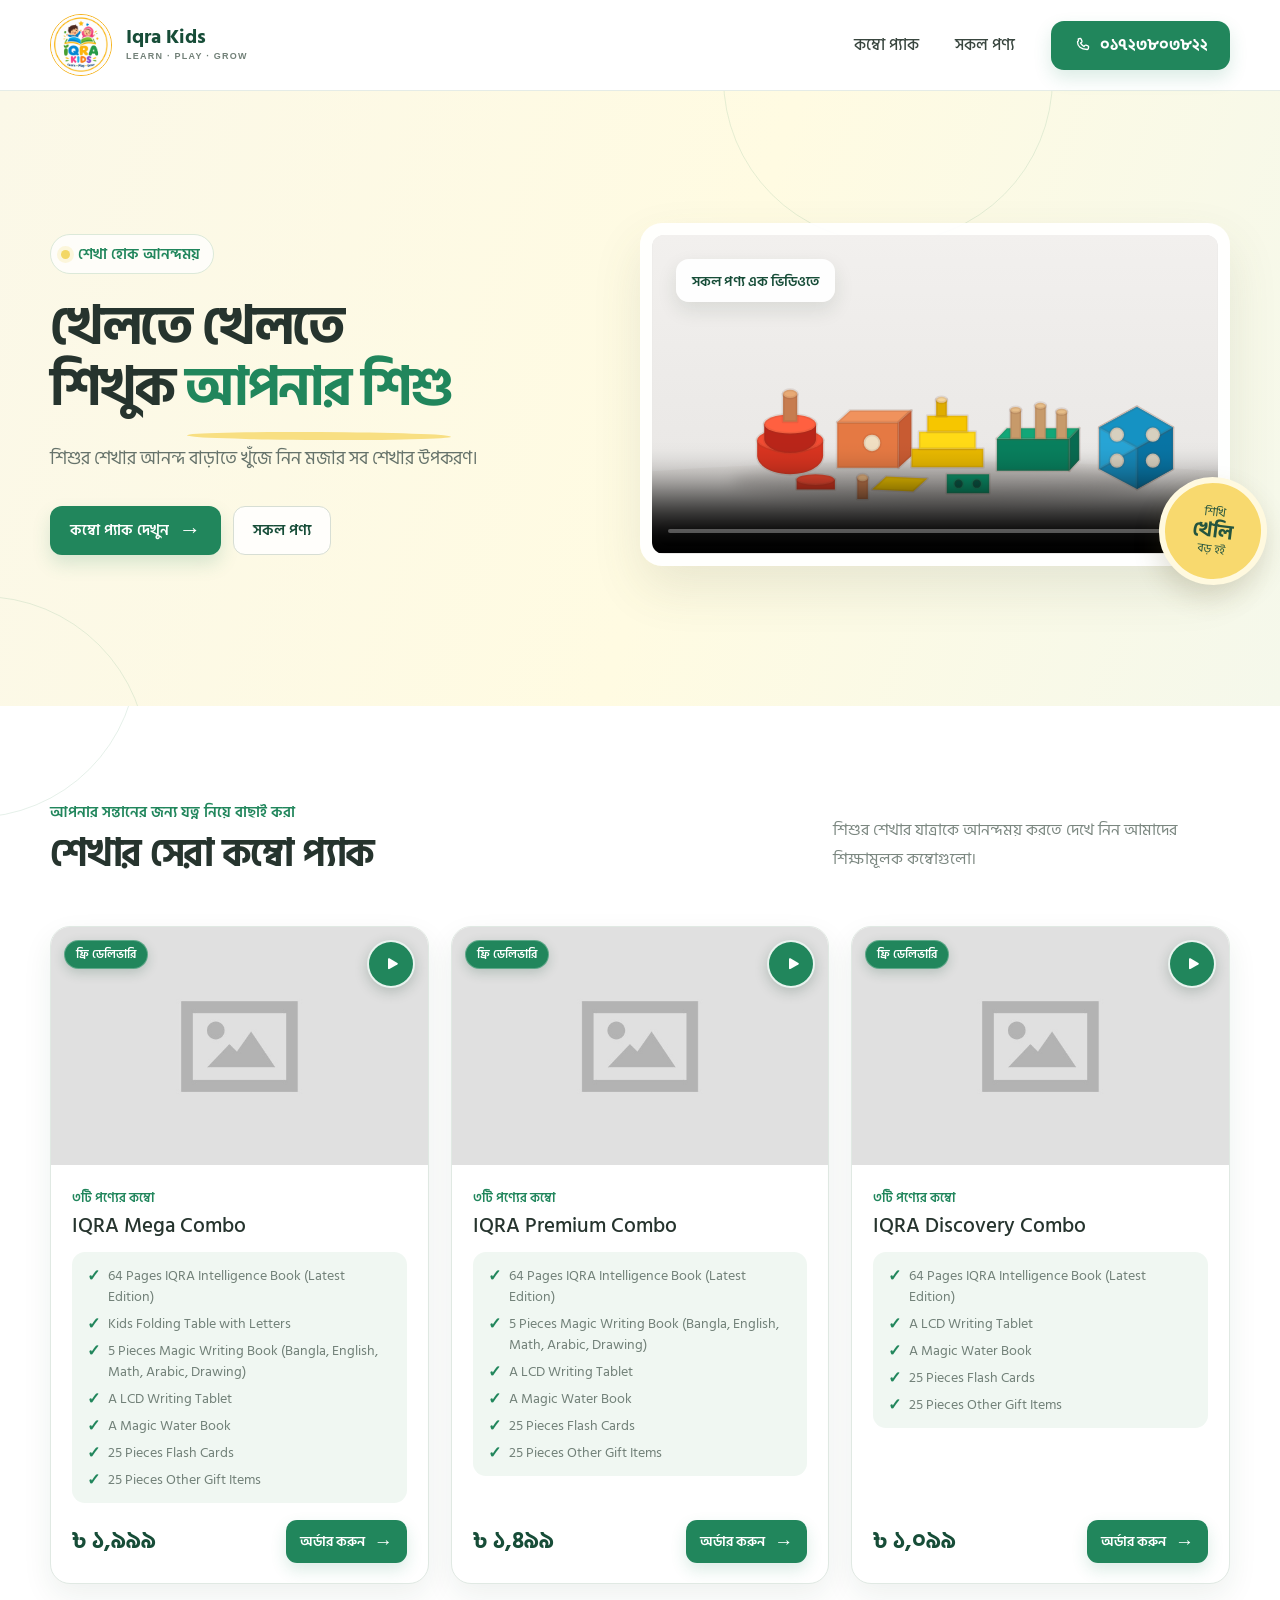
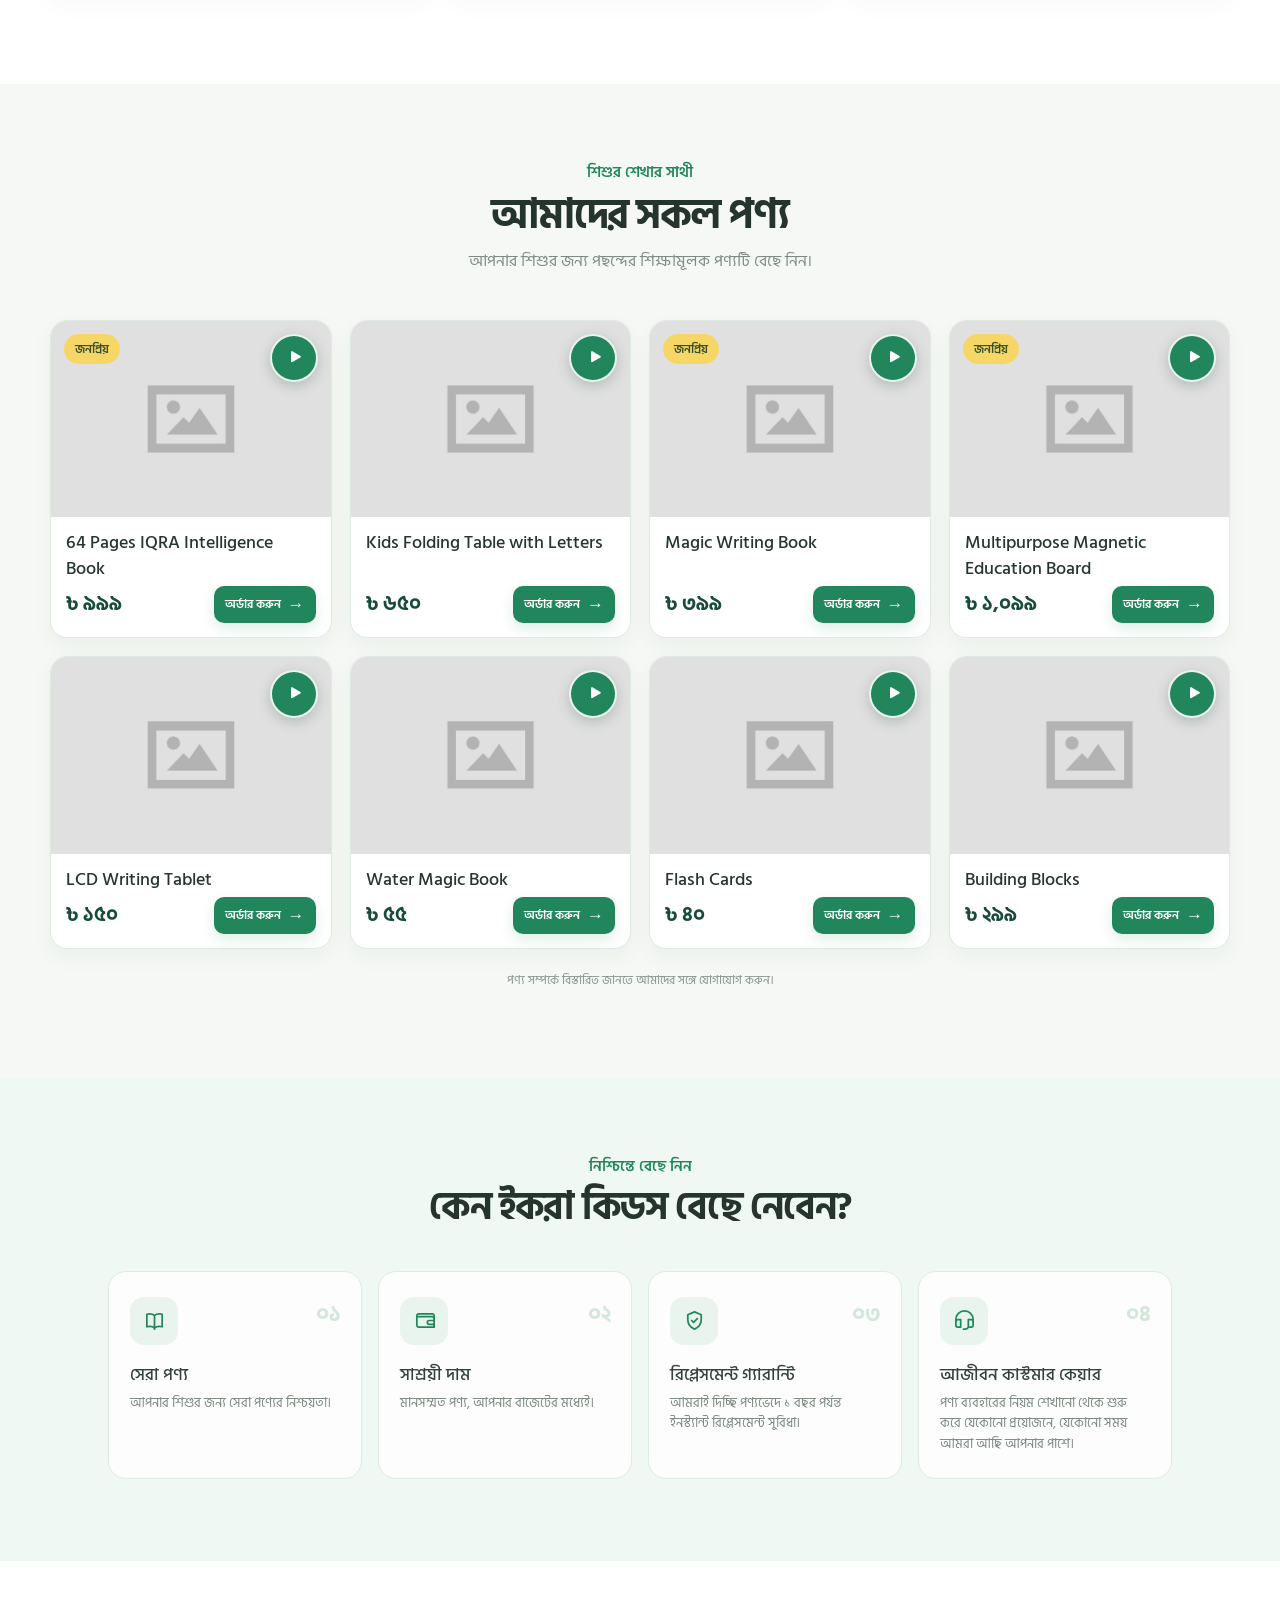
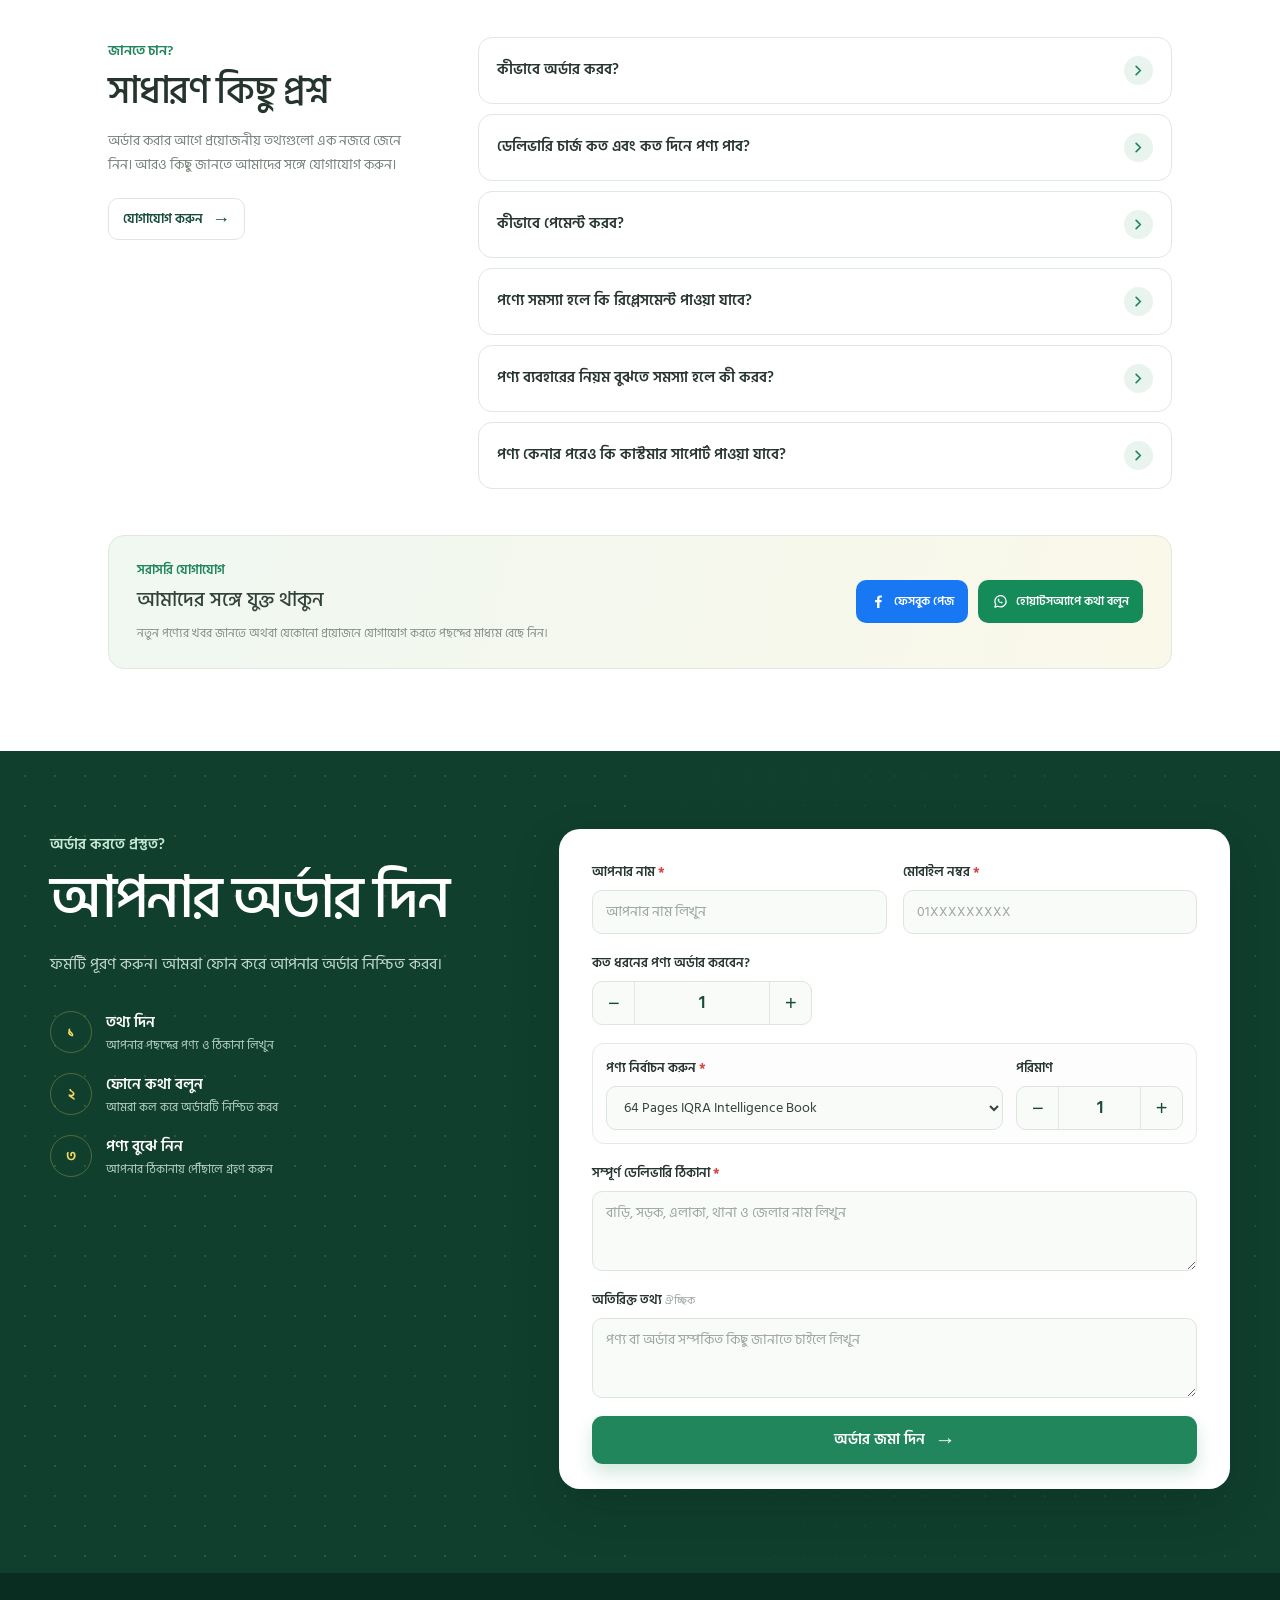
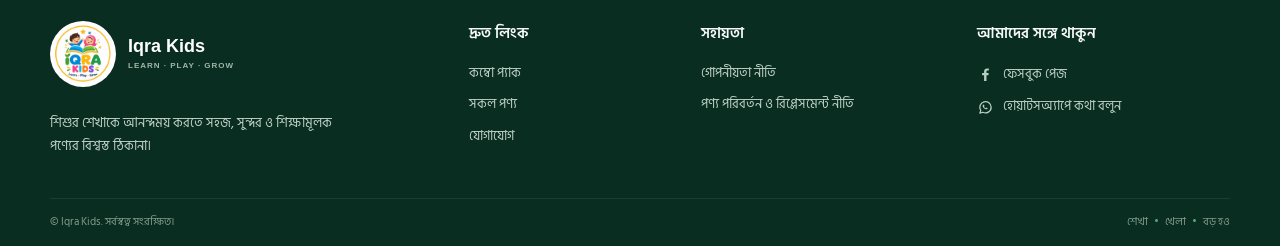
==== index.html @ 46482aa6 "commit" ====
<!doctype html>
<html lang="bn">
<head>
  <meta charset="utf-8">
  <meta name="viewport" content="width=device-width, initial-scale=1">
  <meta name="theme-color" content="#ffffff">
  <title>Iqra Kids — Learn · Play · Grow</title>
  <link rel="stylesheet" href="styles.css">
</head>
<body>
  <header class="site-header">
    <nav class="navbar" aria-label="প্রধান নেভিগেশন">
      <a class="brand" href="#home" aria-label="Iqra Kids হোম">
        <img class="brand__logo" src="assets/iqra-logo.jpeg" alt="Iqra Kids লোগো">
        <span class="brand__copy">
          <span class="brand__name">Iqra Kids</span>
          <span class="brand__tagline">LEARN · PLAY · GROW</span>
        </span>
      </a>

      <button class="menu-toggle" type="button" aria-label="মেনু খুলুন" aria-expanded="false" aria-controls="primary-menu">
        <span></span><span></span><span></span>
      </button>

      <div class="nav-panel" id="primary-menu">
        <div class="nav-links">
          <a class="nav-link" href="#combo-pack">কম্বো প্যাক</a>
          <a class="nav-link" href="#products">সকল পণ্য</a>
        </div>
        <a class="call-button" href="tel:+8801723803822" aria-label="ফোন করুন ০১৭২৩৮০৩৮২২">
          <svg aria-hidden="true" viewBox="0 0 24 24" fill="none"><path d="M7.1 3.8 9.4 3.3c.6-.1 1.2.2 1.4.8l1.1 2.7c.2.5.1 1-.3 1.4l-1.5 1.3a14.4 14.4 0 0 0 4.5 4.5l1.3-1.5c.4-.4.9-.5 1.4-.3l2.7 1.1c.6.2.9.8.8 1.4l-.5 2.3c-.1.6-.7 1-1.3 1C10.4 18 6 13.6 6 8.1c0-.6.4-1.2 1.1-1.3Z" stroke="currentColor" stroke-width="1.8" stroke-linecap="round" stroke-linejoin="round"/></svg>
          <span>০১৭২৩৮০৩৮২২</span>
        </a>
      </div>
    </nav>
  </header>

  <main>
    <section class="hero" id="home" aria-labelledby="hero-title">
      <span class="hero__orbit hero__orbit--top" aria-hidden="true"></span>
      <span class="hero__orbit hero__orbit--left" aria-hidden="true"></span>
      <div class="hero__inner">
        <div class="hero__content">
          <p class="hero__eyebrow"><span class="hero__spark" aria-hidden="true"></span>শেখা হোক আনন্দময়</p>
          <h1 class="hero__title" id="hero-title">খেলতে খেলতে<br>শিখুক <span>আপনার শিশু</span></h1>
          <p class="hero__description">শিশুর শেখার আনন্দ বাড়াতে খুঁজে নিন মজার সব শেখার উপকরণ।</p>
          <div class="hero__actions">
            <a class="hero__button hero__button--primary" href="#combo-pack">কম্বো প্যাক দেখুন <span aria-hidden="true">→</span></a>
            <a class="hero__button hero__button--secondary" href="#products">সকল পণ্য</a>
          </div>
        </div>

        <div class="hero__media">
          <div class="video-frame">
            <video class="hero-video" controls playsinline preload="none" poster="assets/video-poster.svg" aria-label="Iqra Kids-এর শিক্ষামূলক খেলনার পরিচিতি ভিডিও">
              <!-- আপনার ভিডিও তৈরি হলে assets/intro-video.mp4 ফাইলটি যোগ করে নিচের source লাইনটি চালু করুন। -->
              <!-- <source src="assets/intro-video.mp4" type="video/mp4"> -->
              আপনার ব্রাউজার ভিডিও চালাতে পারে না।
            </video>
            <span class="video-label">সকল পণ্য এক ভিডিওতে</span>
          </div>
          <div class="hero__seal" aria-label="শিশু খেলুক, বড় হোক">
            <span>শিখি</span><strong>খেলি</strong><span>বড় হই</span>
          </div>
        </div>
        <a class="hero__scroll" href="#combo-pack">
          <span>নিচে আরও দেখুন</span>
          <svg aria-hidden="true" viewBox="0 0 24 24" fill="none"><path d="M12 4v15m-6-6 6 6 6-6" stroke="currentColor" stroke-width="1.8" stroke-linecap="round" stroke-linejoin="round"/></svg>
        </a>
      </div>
    </section>

    <section class="combo-offers" id="combo-pack" aria-labelledby="combo-title">
      <span class="combo-offers__orbit" aria-hidden="true"></span>
      <div class="combo-offers__inner">
        <header class="combo-offers__heading">
          <div>
            <p class="combo-offers__eyebrow">আপনার সন্তানের জন্য যত্ন নিয়ে বাছাই করা</p>
            <h2 id="combo-title">শেখার সেরা কম্বো প্যাক</h2>
          </div>
          <p class="combo-offers__intro">শিশুর শেখার যাত্রাকে আনন্দময় করতে দেখে নিন আমাদের শিক্ষামূলক কম্বোগুলো।</p>
        </header>

        <div class="combo-grid">
          <article class="combo-card">
            <div class="combo-card__visual">
              <img class="combo-card__image" src="assets/default.jpg" alt="IQRA Mega Combo Picture" loading="lazy">
              <span class="combo-card__badge">ফ্রি ডেলিভারি</span>
              <button class="combo-card__play" type="button" data-video="assets/combo-first.mp4" aria-label="IQRA Mega Combo Video Play">
                <svg aria-hidden="true" viewBox="0 0 24 24"><path d="M8 5.8c0-.8.9-1.3 1.6-.9l9.1 5.3a1 1 0 0 1 0 1.7l-9.1 5.3c-.7.4-1.6-.1-1.6-.9V5.8Z" fill="currentColor"/></svg>
              </button>
              <video class="combo-card__video" controls playsinline preload="none" hidden aria-label="IQRA Mega Combo Video"></video>
            </div>
            <div class="combo-card__body">
              <p class="combo-card__count">৩টি পণ্যের কম্বো</p>
              <h3>IQRA Mega Combo</h3>
              <ul class="combo-card__features">
                <li>64 Pages IQRA Intelligence Book (Latest Edition)</li>
                <li>Kids Folding Table with Letters</li>
                <li>5 Pieces Magic Writing Book (Bangla, English, Math, Arabic, Drawing)</li>
                <li>A LCD Writing Tablet</li>
                <li>A Magic Water Book</li>
                <li>25 Pieces Flash Cards</li>
                <li>25 Pieces Other Gift Items</li>
              </ul>
              <div class="combo-card__footer">
                <p class="combo-card__price">৳ ১,৯৯৯</p>
                <a class="combo-card__order" href="#order">অর্ডার করুন <span aria-hidden="true">→</span></a>
              </div>
            </div>
          </article>

          <article class="combo-card">
            <div class="combo-card__visual">
              <img class="combo-card__image" src="assets/default.jpg" alt="IQRA Premium Combo Picture" loading="lazy">
              <span class="combo-card__badge">ফ্রি ডেলিভারি</span>
              <button class="combo-card__play" type="button" data-video="assets/combo-creative.mp4" aria-label="IQRA Premium Combo Video Play">
                <svg aria-hidden="true" viewBox="0 0 24 24"><path d="M8 5.8c0-.8.9-1.3 1.6-.9l9.1 5.3a1 1 0 0 1 0 1.7l-9.1 5.3c-.7.4-1.6-.1-1.6-.9V5.8Z" fill="currentColor"/></svg>
              </button>
              <video class="combo-card__video" controls playsinline preload="none" hidden aria-label="IQRA Premium Combo Video"></video>
            </div>
            <div class="combo-card__body">
              <p class="combo-card__count">৩টি পণ্যের কম্বো</p>
              <h3>IQRA Premium Combo</h3>
              <ul class="combo-card__features">
                <li>64 Pages IQRA Intelligence Book (Latest Edition)</li>
                <li>5 Pieces Magic Writing Book (Bangla, English, Math, Arabic, Drawing)</li>
                <li>A LCD Writing Tablet</li>
                <li>A Magic Water Book</li>
                <li>25 Pieces Flash Cards</li>
                <li>25 Pieces Other Gift Items</li>
              </ul>
              <div class="combo-card__footer">
                <p class="combo-card__price">৳ ১,৪৯৯</p>
                <a class="combo-card__order" href="#order">অর্ডার করুন <span aria-hidden="true">→</span></a>
              </div>
            </div>
          </article>

          <article class="combo-card">
            <div class="combo-card__visual">
              <img class="combo-card__image" src="assets/default.jpg" alt="IQRA Discovery Combo Picture" loading="lazy">
              <span class="combo-card__badge">ফ্রি ডেলিভারি</span>
              <button class="combo-card__play" type="button" data-video="assets/combo-young-learner.mp4" aria-label="IQRA Discovery Combo Video Play">
                <svg aria-hidden="true" viewBox="0 0 24 24"><path d="M8 5.8c0-.8.9-1.3 1.6-.9l9.1 5.3a1 1 0 0 1 0 1.7l-9.1 5.3c-.7.4-1.6-.1-1.6-.9V5.8Z" fill="currentColor"/></svg>
              </button>
              <video class="combo-card__video" controls playsinline preload="none" hidden aria-label="IQRA Discovery Combo Video"></video>
            </div>
            <div class="combo-card__body">
              <p class="combo-card__count">৩টি পণ্যের কম্বো</p>
              <h3>IQRA Discovery Combo</h3>
              <ul class="combo-card__features">
                <li>64 Pages IQRA Intelligence Book (Latest Edition)</li>
                <li>A LCD Writing Tablet</li>
                <li>A Magic Water Book</li>
                <li>25 Pieces Flash Cards</li>
                <li>25 Pieces Other Gift Items</li>
              </ul>
              <div class="combo-card__footer">
                <p class="combo-card__price">৳ ১,০৯৯</p>
                <a class="combo-card__order" href="#order">অর্ডার করুন <span aria-hidden="true">→</span></a>
              </div>
            </div>
          </article>
        </div>
      </div>
    </section>

    <section class="products" id="products" aria-labelledby="products-title">
      <div class="products__inner">
        <header class="products__heading">
          <p class="products__eyebrow">শিশুর শেখার সাথী</p>
          <h2 id="products-title">আমাদের সকল পণ্য</h2>
          <p class="products__intro">আপনার শিশুর জন্য পছন্দের শিক্ষামূলক পণ্যটি বেছে নিন।</p>
        </header>

        <div class="products-grid">
          <article class="product-card">
            <div class="combo-card__visual product-card__visual">
              <img class="combo-card__image" src="assets/default.jpg" alt="64 Pages IQRA Intelligence Book" loading="lazy">
              <span class="product-card__badge">জনপ্রিয়</span>
              <button class="combo-card__play" type="button" data-video="assets/product-alphabet.mp4" aria-label="64 Pages IQRA Intelligence Book ভিডিও চালান"><svg aria-hidden="true" viewBox="0 0 24 24"><path d="M8 5.8c0-.8.9-1.3 1.6-.9l9.1 5.3a1 1 0 0 1 0 1.7l-9.1 5.3c-.7.4-1.6-.1-1.6-.9V5.8Z" fill="currentColor"/></svg></button>
              <video class="combo-card__video" controls playsinline preload="none" hidden aria-label="64 Pages IQRA Intelligence Book ভিডিও"></video>
            </div>
            <div class="product-card__body"><h3>64 Pages IQRA Intelligence Book</h3><div class="product-card__footer"><strong>৳ ৯৯৯</strong><a href="#order">অর্ডার করুন <span aria-hidden="true">→</span></a></div></div>
          </article>

          <article class="product-card">
            <div class="combo-card__visual product-card__visual">
              <img class="combo-card__image" src="assets/default.jpg" alt="Kids Folding Table with Letters" loading="lazy">
              <button class="combo-card__play" type="button" data-video="assets/product-abacus.mp4" aria-label="Kids Folding Table with Letters ভিডিও চালান"><svg aria-hidden="true" viewBox="0 0 24 24"><path d="M8 5.8c0-.8.9-1.3 1.6-.9l9.1 5.3a1 1 0 0 1 0 1.7l-9.1 5.3c-.7.4-1.6-.1-1.6-.9V5.8Z" fill="currentColor"/></svg></button>
              <video class="combo-card__video" controls playsinline preload="none" hidden aria-label="Kids Folding Table with Letters ভিডিও"></video>
            </div>
            <div class="product-card__body"><h3>Kids Folding Table with Letters</h3><div class="product-card__footer"><strong>৳ ৬৫০</strong><a href="#order">অর্ডার করুন <span aria-hidden="true">→</span></a></div></div>
          </article>

          <article class="product-card">
            <div class="combo-card__visual product-card__visual">
              <img class="combo-card__image" src="assets/default.jpg" alt="Magic Writing Book" loading="lazy">
              <span class="product-card__badge">জনপ্রিয়</span>
              <button class="combo-card__play" type="button" data-video="assets/product-shape-sorter.mp4" aria-label="Magic Writing Book ভিডিও চালান"><svg aria-hidden="true" viewBox="0 0 24 24"><path d="M8 5.8c0-.8.9-1.3 1.6-.9l9.1 5.3a1 1 0 0 1 0 1.7l-9.1 5.3c-.7.4-1.6-.1-1.6-.9V5.8Z" fill="currentColor"/></svg></button>
              <video class="combo-card__video" controls playsinline preload="none" hidden aria-label="Magic Writing Book ভিডিও"></video>
            </div>
            <div class="product-card__body"><h3>Magic Writing Book</h3><div class="product-card__footer"><strong>৳ ৩৯৯</strong><a href="#order">অর্ডার করুন <span aria-hidden="true">→</span></a></div></div>
          </article>

          <article class="product-card">
            <div class="combo-card__visual product-card__visual">
              <img class="combo-card__image" src="assets/default.jpg" alt="Multipurpose Magnetic Education Board" loading="lazy">
              <span class="product-card__badge">জনপ্রিয়</span>
              <button class="combo-card__play" type="button" data-video="assets/product-word-cards.mp4" aria-label="Multipurpose Magnetic Education Board ভিডিও চালান"><svg aria-hidden="true" viewBox="0 0 24 24"><path d="M8 5.8c0-.8.9-1.3 1.6-.9l9.1 5.3a1 1 0 0 1 0 1.7l-9.1 5.3c-.7.4-1.6-.1-1.6-.9V5.8Z" fill="currentColor"/></svg></button>
              <video class="combo-card__video" controls playsinline preload="none" hidden aria-label="Multipurpose Magnetic Education Board ভিডিও"></video>
            </div>
            <div class="product-card__body"><h3>Multipurpose Magnetic Education Board</h3><div class="product-card__footer"><strong>৳ ১,০৯৯</strong><a href="#order">অর্ডার করুন <span aria-hidden="true">→</span></a></div></div>
          </article>

          <article class="product-card">
            <div class="combo-card__visual product-card__visual">
              <img class="combo-card__image" src="assets/default.jpg" alt="LCD Writing Tablet" loading="lazy">
              <button class="combo-card__play" type="button" data-video="assets/product-building-blocks.mp4" aria-label="LCD Writing Tablet ভিডিও চালান"><svg aria-hidden="true" viewBox="0 0 24 24"><path d="M8 5.8c0-.8.9-1.3 1.6-.9l9.1 5.3a1 1 0 0 1 0 1.7l-9.1 5.3c-.7.4-1.6-.1-1.6-.9V5.8Z" fill="currentColor"/></svg></button>
              <video class="combo-card__video" controls playsinline preload="none" hidden aria-label="LCD Writing Tablet ভিডিও"></video>
            </div>
            <div class="product-card__body"><h3>LCD Writing Tablet</h3><div class="product-card__footer"><strong>৳ ১৫০</strong><a href="#order">অর্ডার করুন <span aria-hidden="true">→</span></a></div></div>
          </article>

          <article class="product-card">
            <div class="combo-card__visual product-card__visual">
              <img class="combo-card__image" src="assets/default.jpg" alt="Water Magic Book" loading="lazy">
              <!-- <span class="product-card__badge">নতুন</span> -->
              <button class="combo-card__play" type="button" data-video="assets/product-geometry-puzzle.mp4" aria-label="Water Magic Book ভিডিও চালান"><svg aria-hidden="true" viewBox="0 0 24 24"><path d="M8 5.8c0-.8.9-1.3 1.6-.9l9.1 5.3a1 1 0 0 1 0 1.7l-9.1 5.3c-.7.4-1.6-.1-1.6-.9V5.8Z" fill="currentColor"/></svg></button>
              <video class="combo-card__video" controls playsinline preload="none" hidden aria-label="Water Magic Book ভিডিও"></video>
            </div>
            <div class="product-card__body"><h3>Water Magic Book</h3><div class="product-card__footer"><strong>৳ ৫৫</strong><a href="#order">অর্ডার করুন <span aria-hidden="true">→</span></a></div></div>
          </article>

          <article class="product-card">
            <div class="combo-card__visual product-card__visual">
              <img class="combo-card__image" src="assets/default.jpg" alt="Flash Cards" loading="lazy">
              <button class="combo-card__play" type="button" data-video="assets/product-color-learning.mp4" aria-label="Flash Cards ভিডিও চালান"><svg aria-hidden="true" viewBox="0 0 24 24"><path d="M8 5.8c0-.8.9-1.3 1.6-.9l9.1 5.3a1 1 0 0 1 0 1.7l-9.1 5.3c-.7.4-1.6-.1-1.6-.9V5.8Z" fill="currentColor"/></svg></button>
              <video class="combo-card__video" controls playsinline preload="none" hidden aria-label="Flash Cards ভিডিও"></video>
            </div>
            <div class="product-card__body"><h3>Flash Cards</h3><div class="product-card__footer"><strong>৳ ৪০</strong><a href="#order">অর্ডার করুন <span aria-hidden="true">→</span></a></div></div>
          </article>

          <article class="product-card">
            <div class="combo-card__visual product-card__visual">
              <img class="combo-card__image" src="assets/default.jpg" alt="Building Blocks" loading="lazy">
              <button class="combo-card__play" type="button" data-video="assets/product-number-letter-blocks.mp4" aria-label="Building Blocks ভিডিও চালান"><svg aria-hidden="true" viewBox="0 0 24 24"><path d="M8 5.8c0-.8.9-1.3 1.6-.9l9.1 5.3a1 1 0 0 1 0 1.7l-9.1 5.3c-.7.4-1.6-.1-1.6-.9V5.8Z" fill="currentColor"/></svg></button>
              <video class="combo-card__video" controls playsinline preload="none" hidden aria-label="Building Blocks ভিডিও"></video>
            </div>
            <div class="product-card__body"><h3>Building Blocks</h3><div class="product-card__footer"><strong>৳ ২৯৯</strong><a href="#order">অর্ডার করুন <span aria-hidden="true">→</span></a></div></div>
          </article>
        </div>
        <p class="products__note">পণ্য সম্পর্কে বিস্তারিত জানতে আমাদের সঙ্গে যোগাযোগ করুন।</p>
      </div>
    </section>

    <section class="why-us" id="why-us" aria-labelledby="why-us-title">
      <div class="why-us__inner">
        <header class="why-us__heading">
          <p>নিশ্চিন্তে বেছে নিন</p>
          <h2 id="why-us-title">কেন ইকরা কিডস বেছে নেবেন?</h2>
        </header>
        <div class="why-grid">
          <article class="why-card">
            <span class="why-card__icon" aria-hidden="true"><svg viewBox="0 0 24 24" fill="none"><path d="M12 7v14m0-14C10.5 5.5 7.5 4.8 4 5.5v13c3.5-.7 6.5 0 8 1.5m0-13c1.5-1.5 4.5-2.2 8-1.5v13c-3.5-.7-6.5 0-8 1.5" stroke="currentColor" stroke-width="1.8" stroke-linecap="round" stroke-linejoin="round"/></svg></span>
            <span class="why-card__number">০১</span>
            <h3>সেরা পণ্য</h3>
            <p>আপনার শিশুর জন্য সেরা পণ্যের নিশ্চয়তা।</p>
          </article>
          <article class="why-card">
            <span class="why-card__icon" aria-hidden="true"><svg viewBox="0 0 24 24" fill="none"><path d="M4 7a2 2 0 0 1 2-2h14a2 2 0 0 1 2 2v12H6a2 2 0 0 1-2-2V7Z" stroke="currentColor" stroke-width="1.8" stroke-linejoin="round"/><path d="M4 8h16a2 2 0 0 1 2 2v2h-5a2 2 0 0 0 0 4h5v3m-7-6h.01" stroke="currentColor" stroke-width="1.8" stroke-linecap="round" stroke-linejoin="round"/></svg></span>
            <span class="why-card__number">০২</span>
            <h3>সাশ্রয়ী দাম</h3>
            <p>মানসম্মত পণ্য, আপনার বাজেটের মধ্যেই।</p>
          </article>
          <article class="why-card">
            <span class="why-card__icon" aria-hidden="true"><svg viewBox="0 0 24 24" fill="none"><path d="M12 3 5 6v5c0 4.4 2.8 8.2 7 10 4.2-1.8 7-5.6 7-10V6l-7-3Z" stroke="currentColor" stroke-width="1.8" stroke-linejoin="round"/><path d="m9 12 2 2 4-4" stroke="currentColor" stroke-width="1.8" stroke-linecap="round" stroke-linejoin="round"/></svg></span>
            <span class="why-card__number">০৩</span>
            <h3>রিপ্লেসমেন্ট গ্যারান্টি</h3>
            <p>আমরাই দিচ্ছি পণ্যভেদে ১ বছর পর্যন্ত ইনস্ট্যান্ট রিপ্লেসমেন্ট সুবিধা।</p>
          </article>
          <article class="why-card">
            <span class="why-card__icon" aria-hidden="true"><svg viewBox="0 0 24 24" fill="none"><path d="M3 13v-2a9 9 0 0 1 18 0v2" stroke="currentColor" stroke-width="1.8" stroke-linecap="round"/><path d="M3 13v4a2 2 0 0 0 2 2h3v-8H5a2 2 0 0 0-2 2Zm18 0v4a2 2 0 0 1-2 2h-3v-8h3a2 2 0 0 1 2 2Zm-5 6a4 4 0 0 1-4 2h-1" stroke="currentColor" stroke-width="1.8" stroke-linecap="round" stroke-linejoin="round"/></svg></span>
            <span class="why-card__number">০৪</span>
            <h3>আজীবন কাস্টমার কেয়ার</h3>
            <p>পণ্য ব্যবহারের নিয়ম শেখানো থেকে শুরু করে যেকোনো প্রয়োজনে, যেকোনো সময় আমরা আছি আপনার পাশে।</p>
          </article>
        </div>
      </div>
    </section>

    <section class="faq" id="faq" aria-labelledby="faq-title">
      <div class="faq__inner">
        <div class="faq__layout">
          <div class="faq__intro">
            <p class="faq__eyebrow">জানতে চান?</p>
            <h2 id="faq-title">সাধারণ কিছু প্রশ্ন</h2>
            <p class="faq__description">অর্ডার করার আগে প্রয়োজনীয় তথ্যগুলো এক নজরে জেনে নিন। আরও কিছু জানতে আমাদের সঙ্গে যোগাযোগ করুন।</p>
            <a class="faq__contact" href="https://wa.me/8801723803822" target="_blank" rel="noopener noreferrer">যোগাযোগ করুন <span aria-hidden="true">→</span></a>
          </div>

          <div class="faq-list">
            <article class="faq-item">
              <h3><button class="faq-question" type="button" aria-expanded="false" aria-controls="faq-answer-1" id="faq-question-1"><span>কীভাবে অর্ডার করব?</span><span class="faq-chevron" aria-hidden="true"><svg viewBox="0 0 16 16"><path d="m5.5 3.5 4.5 4.5-4.5 4.5"/></svg></span></button></h3>
              <div class="faq-answer" id="faq-answer-1" role="region" aria-labelledby="faq-question-1" hidden><p>
১. আপনার পছন্দের পণ্যের নিচে থাকা <b>“অর্ডার করুন”</b> বাটনে ক্লিক করুন।<br>

২. অর্ডার ফর্মে আপনার নাম, মোবাইল নম্বর ও ঠিকানা দিন। পণ্যের সংখ্যা বাড়াতে <b>+</b> বাটনে ক্লিক করুন, তারপর প্রতিটি পণ্য ও তার পরিমাণ নির্বাচন করুন।<br>

৩. সব তথ্য সঠিকভাবে পূরণ করে <b>“অর্ডার জমা দিন”</b> বাটনে ক্লিক করুন।<br>

৪. আপনি চাইলে আমাদের <b>Facebook পেজ অথবা WhatsApp</b>-এর মাধ্যমেও অর্ডার করতে পারবেন।<br>

৫. অর্ডার জমা দেওয়ার কিছুক্ষণের মধ্যেই আমাদের প্রতিনিধি ফোন করে আপনার অর্ডার নিশ্চিত করবেন। তাই সঠিক মোবাইল নম্বর দিয়ে নিশ্চিন্তে অর্ডার করুন।</p></div>
            </article>
            <article class="faq-item">
              <h3><button class="faq-question" type="button" aria-expanded="false" aria-controls="faq-answer-2" id="faq-question-2"><span>ডেলিভারি চার্জ কত এবং কত দিনে পণ্য পাব?</span><span class="faq-chevron" aria-hidden="true"><svg viewBox="0 0 16 16"><path d="m5.5 3.5 4.5 4.5-4.5 4.5"/></svg></span></button></h3>
              <div class="faq-answer" id="faq-answer-2" role="region" aria-labelledby="faq-question-2" hidden><p>আমাদের বেশিরভাগ পণ্যের <b>ডেলিভারি চার্জ সম্পূর্ণ ফ্রি!</b> যেসব পণ্যের ক্ষেত্রে ডেলিভারি চার্জ প্রযোজ্য, সেগুলোর জন্য—<br>

- <b>ঢাকার ভেতরে:</b> ৭০ টাকা<br>
- <b>ঢাকার বাইরে:</b> ১৩০ টাকা<br>

তবে অর্ডারের পরিমাণ অনুযায়ী ডেলিভারি চার্জ পরিবর্তিত হতে পারে। অর্ডার কনফার্ম করার সময় আমাদের প্রতিনিধি আপনাকে প্রযোজ্য চার্জ জানিয়ে দেবেন।

সাধারণত অর্ডার কনফার্ম হওয়ার <b>২–৭ দিনের মধ্যে</b> আপনার ঠিকানায় পণ্য পৌঁছে যাবে।</p></div>
            </article>
            <article class="faq-item">
              <h3><button class="faq-question" type="button" aria-expanded="false" aria-controls="faq-answer-3" id="faq-question-3"><span>কীভাবে পেমেন্ট করব?</span><span class="faq-chevron" aria-hidden="true"><svg viewBox="0 0 16 16"><path d="m5.5 3.5 4.5 4.5-4.5 4.5"/></svg></span></button></h3>
              <div class="faq-answer" id="faq-answer-3" role="region" aria-labelledby="faq-question-3" hidden><p>আপনার সুবিধা অনুযায়ী <b>ক্যাশ অন ডেলিভারি অথবা বিকাশ/নগদে অগ্রিম পেমেন্ট</b> করতে পারবেন।

🎁 <b>অগ্রিম পেমেন্টে পাচ্ছেন ৫% ক্যাশব্যাক!</b>

অর্থাৎ, প্রতি ১,০০০ টাকার পণ্যে পাচ্ছেন ৫০ টাকা ক্যাশব্যাক। আপনার পছন্দের পণ্য অর্ডার করুন আর অগ্রিম পেমেন্টে সাশ্রয় করুন!</p></div>
            </article>
            <article class="faq-item">
              <h3><button class="faq-question" type="button" aria-expanded="false" aria-controls="faq-answer-4" id="faq-question-4"><span>পণ্যে সমস্যা হলে কি রিপ্লেসমেন্ট পাওয়া যাবে?</span><span class="faq-chevron" aria-hidden="true"><svg viewBox="0 0 16 16"><path d="m5.5 3.5 4.5 4.5-4.5 4.5"/></svg></span></button></h3>
              <div class="faq-answer" id="faq-answer-4" role="region" aria-labelledby="faq-question-4" hidden><p>গ্রাহকদের সেরা পণ্য ও সেরা সার্ভিস দেওয়াই আমাদের একান্ত লক্ষ্য। তাই পণ্যভেদে ডেলিভারির পর সর্বোচ্চ <b>১ বছর পর্যন্ত</b> বিভিন্ন সমস্যায় আমরা দিচ্ছি <b>ইনস্ট্যান্ট রিপ্লেসমেন্ট সুবিধা!</b>

রিপ্লেসমেন্টের শর্তাবলি ও বিস্তারিত জানতে আমাদের <a href="product-return-policy.html" target="_blank" rel="noopener noreferrer">পণ্য পরিবর্তন নীতি</a> পড়ুন।</p></div>
            </article>
            <article class="faq-item">
              <h3><button class="faq-question" type="button" aria-expanded="false" aria-controls="faq-answer-6" id="faq-question-6"><span>পণ্য ব্যবহারের নিয়ম বুঝতে সমস্যা হলে কী করব?</span><span class="faq-chevron" aria-hidden="true"><svg viewBox="0 0 16 16"><path d="m5.5 3.5 4.5 4.5-4.5 4.5"/></svg></span></button></h3>
              <div class="faq-answer" id="faq-answer-6" role="region" aria-labelledby="faq-question-6" hidden><p>পণ্য ব্যবহারের নিয়ম বুঝতে কোনো সমস্যা হলে আমাদের <b>Facebook পেজ অথবা WhatsApp-এ</b> যোগাযোগ করুন। আমাদের প্রতিনিধি অডিও বা ভিডিও কলের মাধ্যমে আপনাকে পণ্য ব্যবহারের নিয়ম বিস্তারিতভাবে বুঝিয়ে দেবেন। আপনার সুবিধাই আমাদের অগ্রাধিকার!</p></div>
            </article>
            <article class="faq-item">
              <h3><button class="faq-question" type="button" aria-expanded="false" aria-controls="faq-answer-5" id="faq-question-5"><span>পণ্য কেনার পরেও কি কাস্টমার সাপোর্ট পাওয়া যাবে?</span><span class="faq-chevron" aria-hidden="true"><svg viewBox="0 0 16 16"><path d="m5.5 3.5 4.5 4.5-4.5 4.5"/></svg></span></button></h3>
              <div class="faq-answer" id="faq-answer-5" role="region" aria-labelledby="faq-question-5" hidden><p>জ্বী, পণ্য কেনার পরেও যেকোনো প্রয়োজনে আমরা আছি আপনার পাশে। যেকোনো সময় সহায়তার জন্য আমাদের <b>Facebook পেজ অথবা WhatsApp-এ</b> যোগাযোগ করুন। আমাদের প্রতিনিধি আপনাকে সর্বোচ্চ সহযোগিতা করার চেষ্টা করবেন। আপনার সন্তুষ্টিই আমাদের অগ্রাধিকার!</p></div>
            </article>
          </div>
        </div>

        <aside class="faq-cta" aria-label="সরাসরি যোগাযোগ">
          <div class="faq-cta__copy">
            <p>সরাসরি যোগাযোগ</p>
            <h3>আমাদের সঙ্গে যুক্ত থাকুন</h3>
            <span>নতুন পণ্যের খবর জানতে অথবা যেকোনো প্রয়োজনে যোগাযোগ করতে পছন্দের মাধ্যম বেছে নিন।</span>
          </div>
          <div class="faq-cta__actions">
            <a class="faq-cta__facebook" href="https://www.facebook.com/IqraKidsBD" target="_blank" rel="noopener noreferrer"><svg aria-hidden="true" viewBox="0 0 24 24"><path d="M13.4 21v-8h2.7l.4-3.1h-3.1V8c0-.9.3-1.5 1.6-1.5h1.7V3.7c-.3 0-1.3-.1-2.5-.1-2.5 0-4.2 1.5-4.2 4.3v2H7.2V13H10v8h3.4Z" fill="currentColor"/></svg>ফেসবুক পেজ</a>
            <a class="faq-cta__whatsapp" href="https://wa.me/8801723803822" target="_blank" rel="noopener noreferrer"><svg aria-hidden="true" viewBox="0 0 24 24" fill="none"><path d="M20 11.7a8 8 0 0 1-11.8 7L4 20l1.3-4A8 8 0 1 1 20 11.7Z" stroke="currentColor" stroke-width="1.8" stroke-linejoin="round"/><path d="M9 8.2c.3-.4.6-.3.8 0l.8 1.3c.2.3.1.5-.2.8l-.5.5c.5 1 1.3 1.7 2.3 2.2l.5-.6c.2-.3.5-.3.8-.2l1.3.7c.4.2.4.5.2.8-.4.7-1.1 1-1.9.9-2.2-.3-4.8-2.7-5.2-4.8-.2-.7.3-1.3 1.1-1.6Z" fill="currentColor"/></svg>হোয়াটসঅ্যাপে কথা বলুন</a>
          </div>
        </aside>
      </div>
    </section>

    <section class="order" id="order" aria-labelledby="order-title">
      <div class="order__inner">
        <div class="order__copy">
          <p class="order__eyebrow">অর্ডার করতে প্রস্তুত?</p>
          <h2 id="order-title">আপনার অর্ডার দিন</h2>
          <p class="order__lead">ফর্মটি পূরণ করুন। আমরা ফোন করে আপনার অর্ডার নিশ্চিত করব।</p>
          <ol class="order-steps">
            <li><span class="order-steps__number">১</span><span><strong>তথ্য দিন</strong><small>আপনার পছন্দের পণ্য ও ঠিকানা লিখুন</small></span></li>
            <li><span class="order-steps__number">২</span><span><strong>ফোনে কথা বলুন</strong><small>আমরা কল করে অর্ডারটি নিশ্চিত করব</small></span></li>
            <li><span class="order-steps__number">৩</span><span><strong>পণ্য বুঝে নিন</strong><small>আপনার ঠিকানায় পৌঁছালে গ্রহণ করুন</small></span></li>
          </ol>
        </div>

        <form class="order-form" id="order-form" data-email-recipient="rijone.cse@gmail.com">
          <div class="order-form__grid">
            <input class="order-form__honey" type="text" name="_honey" tabindex="-1" autocomplete="off" aria-hidden="true">
            <label class="order-field">
              <span>আপনার নাম <b>*</b></span>
              <input name="name" type="text" autocomplete="name" placeholder="আপনার নাম লিখুন" required>
            </label>
            <label class="order-field">
              <span>মোবাইল নম্বর <b>*</b></span>
              <input name="phone" type="tel" autocomplete="tel" inputmode="tel" placeholder="01XXXXXXXXX" required>
            </label>
            <div class="order-field order-field--wide order-product-count-field">
              <span id="product-count-label">কত ধরনের পণ্য অর্ডার করবেন?</span>
              <div class="quantity-control order-product-count" role="group" aria-labelledby="product-count-label">
                <button class="quantity-control__button" type="button" data-product-count-step="-1" aria-label="পণ্যের সংখ্যা কমান">−</button>
                <output class="quantity-control__value" id="product-count-value" aria-live="polite">1</output>
                <input type="hidden" name="product_types" value="1">
                <button class="quantity-control__button" type="button" data-product-count-step="1" aria-label="পণ্যের সংখ্যা বাড়ান">+</button>
              </div>
            </div>
            <div class="order-product-list order-field--wide" id="order-products" aria-live="polite"></div>
            <template id="order-product-template">
              <div class="order-product-item">
                <label class="order-field order-product-item__select">
                  <span>পণ্য নির্বাচন করুন <b>*</b></span>
                  <select required>
                    <option value="" selected disabled>পণ্য বেছে নিন</option>
                    <optgroup label="কম্বো প্যাক">
                      <option value="IQRA Mega Combo">IQRA Mega Combo</option>
                      <option value="IQRA Premium Combo">IQRA Premium Combo</option>
                      <option value="IQRA Discovery Combo">IQRA Discovery Combo</option>
                    </optgroup>
                    <optgroup label="সকল পণ্য">
                      <option value="64 Pages IQRA Intelligence Book">64 Pages IQRA Intelligence Book</option>
                      <option value="Kids Folding Table with Letters">Kids Folding Table with Letters</option>
                      <option value="Magic Writing Book">Magic Writing Book</option>
                      <option value="Multipurpose Magnetic Education Board">Multipurpose Magnetic Education Board</option>
                      <option value="LCD Writing Tablet">LCD Writing Tablet</option>
                      <option value="Water Magic Book">Water Magic Book</option>
                      <option value="Flash Cards">Flash Cards</option>
                      <option value="Building Blocks">Building Blocks</option>
                    </optgroup>
                  </select>
                </label>
                <div class="order-field order-product-item__quantity">
                  <span class="order-product-item__quantity-label">পরিমাণ</span>
                  <div class="quantity-control" role="group">
                    <button class="quantity-control__button" type="button" data-item-quantity-step="-1" aria-label="পরিমাণ কমান">−</button>
                    <output class="quantity-control__value" aria-live="polite">1</output>
                    <input type="hidden" value="1">
                    <button class="quantity-control__button" type="button" data-item-quantity-step="1" aria-label="পরিমাণ বাড়ান">+</button>
                  </div>
                </div>
              </div>
            </template>
            <label class="order-field order-field--wide">
              <span>সম্পূর্ণ ডেলিভারি ঠিকানা <b>*</b></span>
              <textarea name="address" rows="3" autocomplete="street-address" placeholder="বাড়ি, সড়ক, এলাকা, থানা ও জেলার নাম লিখুন" required></textarea>
            </label>
            <label class="order-field order-field--wide">
              <span>অতিরিক্ত তথ্য <small>ঐচ্ছিক</small></span>
              <textarea name="notes" rows="2" placeholder="পণ্য বা অর্ডার সম্পর্কিত কিছু জানাতে চাইলে লিখুন"></textarea>
            </label>
            <button class="order-form__submit" type="submit">অর্ডার জমা দিন <span aria-hidden="true">→</span></button>
<!--            <p class="order-form__privacy"><svg aria-hidden="true" viewBox="0 0 24 24" fill="none"><path d="M12 3 5 6v5c0 4.5 2.9 8.5 7 10 4.1-1.5 7-5.5 7-10V6l-7-3Z" stroke="currentColor" stroke-width="1.7"/><path d="m9 12 2 2 4-4" stroke="currentColor" stroke-width="1.7" stroke-linecap="round" stroke-linejoin="round"/></svg>একাধিক পণ্য অর্ডার করতে চাইলে প্রতিটি পণ্যের জন্য একই প্রক্রিয়া অনুসরণ করুন।</p>-->
            <p class="order-form__status" id="order-status" role="status" aria-live="polite"></p>
          </div>
        </form>
      </div>
    </section>
    <dialog class="order-confirmation" id="order-confirmation" aria-labelledby="order-confirmation-title" aria-describedby="order-confirmation-message">
      <div class="order-confirmation__icon" aria-hidden="true">
        <svg viewBox="0 0 24 24" fill="none"><path d="m5 12.5 4.5 4.5L19 7.5" stroke="currentColor" stroke-width="2.2" stroke-linecap="round" stroke-linejoin="round"/></svg>
      </div>
      <p class="order-confirmation__eyebrow">Iqra Kids</p>
      <h2 id="order-confirmation-title">ধন্যবাদ!</h2>
      <p id="order-confirmation-message">আপনার অর্ডারটি সফলভাবে জমা হয়েছে। অর্ডার নিশ্চিত করতে আমাদের প্রতিনিধি শিগগিরই আপনার সঙ্গে ফোনে যোগাযোগ করবেন।</p>
      <form method="dialog"><button class="order-confirmation__button" autofocus>ঠিক আছে</button></form>
    </dialog>
  </main>
  <footer class="site-footer">
    <div class="site-footer__inner">
      <div class="footer-main">
        <div class="footer-brand">
          <a class="footer-brand__identity" href="#home" aria-label="Iqra Kids হোম">
            <img src="assets/iqra-logo.jpeg" alt="Iqra Kids লোগো" loading="lazy">
            <span><strong>Iqra Kids</strong><small>LEARN · PLAY · GROW</small></span>
          </a>
          <p>শিশুর শেখাকে আনন্দময় করতে সহজ, সুন্দর ও শিক্ষামূলক পণ্যের বিশ্বস্ত ঠিকানা।</p>
        </div>

        <nav class="footer-links" aria-label="দ্রুত লিংক">
          <h2>দ্রুত লিংক</h2>
          <a href="#combo-pack">কম্বো প্যাক</a>
          <a href="#products">সকল পণ্য</a>
          <a href="https://wa.me/8801723803822" target="_blank" rel="noopener noreferrer">যোগাযোগ</a>
        </nav>

        <nav class="footer-links" aria-label="সহায়তা">
          <h2>সহায়তা</h2>
          <a href="privacy-policy.html">গোপনীয়তা নীতি</a>
            <a href="product-return-policy.html">পণ্য পরিবর্তন ও রিপ্লেসমেন্ট নীতি</a>
        </nav>

        <div class="footer-links footer-social">
          <h2>আমাদের সঙ্গে থাকুন</h2>
          <a href="https://www.facebook.com/IqraKidsBD" target="_blank" rel="noopener noreferrer"><svg aria-hidden="true" viewBox="0 0 24 24"><path d="M13.4 21v-8h2.7l.4-3.1h-3.1V8c0-.9.3-1.5 1.6-1.5h1.7V3.7c-.3 0-1.3-.1-2.5-.1-2.5 0-4.2 1.5-4.2 4.3v2H7.2V13H10v8h3.4Z" fill="currentColor"/></svg>ফেসবুক পেজ</a>
          <a href="https://wa.me/8801723803822" target="_blank" rel="noopener noreferrer"><svg aria-hidden="true" viewBox="0 0 24 24" fill="none"><path d="M20 11.7a8 8 0 0 1-11.8 7L4 20l1.3-4A8 8 0 1 1 20 11.7Z" stroke="currentColor" stroke-width="1.8" stroke-linejoin="round"/><path d="M9 8.2c.3-.4.6-.3.8 0l.8 1.3c.2.3.1.5-.2.8l-.5.5c.5 1 1.3 1.7 2.3 2.2l.5-.6c.2-.3.5-.3.8-.2l1.3.7c.4.2.4.5.2.8-.4.7-1.1 1-1.9.9-2.2-.3-4.8-2.7-5.2-4.8-.2-.7.3-1.3 1.1-1.6Z" fill="currentColor"/></svg>হোয়াটসঅ্যাপে কথা বলুন</a>
        </div>
      </div>

      <div class="footer-bottom">
        <p>© Iqra Kids. সর্বস্বত্ব সংরক্ষিত।</p>
        <p>শেখা <span>•</span> খেলা <span>•</span> বড় হও</p>
      </div>
    </div>
  </footer>
  <script src="script.js" defer></script>
</body>
</html>
---- styles.css ----
@import url('https://fonts.googleapis.com/css2?family=Hind+Siliguri:wght@400;500;600;700&display=swap');

:root {
  color-scheme: light;
  --green: #21865c;
  --green-dark: #174d38;
  --ink: #26362f;
  --line: #e5ece7;
  --page-width: 1180px;
}

* { box-sizing: border-box; }

html { scroll-behavior: smooth; scroll-padding-top: 104px; }

body {
  margin: 0;
  color: var(--ink);
  background: #fff;
  font-family: 'Hind Siliguri', 'Noto Sans Bengali', sans-serif;
  -webkit-font-smoothing: antialiased;
}

.site-header {
  position: sticky;
  top: 0;
  z-index: 10;
  width: 100%;
  background: rgba(255, 255, 255, .97);
  border-bottom: 1px solid var(--line);
}

.navbar {
  width: min(var(--page-width), calc(100% - 48px));
  min-height: 90px;
  margin-inline: auto;
  display: flex;
  align-items: center;
  justify-content: space-between;
  gap: 32px;
}

.brand {
  display: inline-flex;
  align-items: center;
  gap: 14px;
  min-width: max-content;
  color: inherit;
  text-decoration: none;
}

.brand__logo {
  display: block;
  width: 62px;
  height: 62px;
  object-fit: cover;
  border: 1.5px solid #f5b21a;
  border-radius: 50%;
  background: #fff;
}

.brand__copy { display: grid; gap: 1px; }
.brand__name { color: var(--green-dark); font-size: 20px; font-weight: 700; line-height: 1.15; }
.brand__tagline { color: #728078; font: 600 9px/1.5 Arial, sans-serif; letter-spacing: 1.25px; }

.nav-panel, .nav-links { display: flex; align-items: center; }
.nav-panel { gap: 36px; }
.nav-links { gap: 36px; }

.nav-link {
  position: relative;
  display: inline-flex;
  align-items: center;
  min-height: 48px;
  color: #39463f;
  font-size: 16px;
  font-weight: 500;
  text-decoration: none;
  transition: color .2s ease;
}

.nav-link::after {
  position: absolute;
  right: 0;
  bottom: 6px;
  left: 0;
  height: 2px;
  content: '';
  background: var(--green);
  transform: scaleX(0);
  transform-origin: left center;
  transition: transform .24s ease 180ms;
}

.nav-link:hover, .nav-link:focus-visible { color: var(--green-dark); }
.nav-link:hover::after, .nav-link:focus-visible::after { transform: scaleX(1); }

.call-button {
  min-height: 49px;
  padding: 0 22px;
  display: inline-flex;
  align-items: center;
  justify-content: center;
  gap: 9px;
  border-radius: 13px;
  color: #fff;
  background: var(--green);
  box-shadow: 0 8px 18px rgba(33, 134, 92, .16);
  font-size: 16px;
  font-weight: 700;
  text-decoration: none;
  white-space: nowrap;
  transition: background .2s ease, box-shadow .2s ease, transform .2s ease;
}

.call-button:hover { background: #19744e; box-shadow: 0 10px 22px rgba(33, 134, 92, .24); transform: translateY(-1px); }
.call-button svg { width: 18px; height: 18px; }
.menu-toggle { display: none; }

.hero {
  position: relative;
  min-height: 615px;
  overflow: hidden;
  display: grid;
  align-items: center;
  background: linear-gradient(108deg, #fbf8e8 0%, #fffbe2 54%, #f5f8eb 100%);
  isolation: isolate;
}

.hero__inner {
  position: relative;
  z-index: 1;
  width: min(var(--page-width), calc(100% - 48px));
  margin: 0 auto;
  padding: 58px 0 66px;
  display: grid;
  grid-template-columns: minmax(0, .92fr) minmax(0, 1.08fr);
  align-items: center;
  gap: clamp(42px, 6vw, 92px);
}

.hero__content { max-width: 560px; }
.hero__eyebrow {
  width: fit-content;
  margin: 0 0 24px;
  padding: 7px 13px 6px 10px;
  display: flex;
  align-items: center;
  gap: 8px;
  border: 1px solid #dce9d9;
  border-radius: 999px;
  color: var(--green);
  background: rgba(255,255,255,.75);
  font-size: 15px;
  font-weight: 600;
}
.hero__spark { width: 9px; height: 9px; flex: 0 0 9px; border-radius: 50%; background: #f3d765; box-shadow: 0 0 0 4px rgba(243,215,101,.2); }
.hero__title { margin: 0; color: #26342e; font-size: clamp(44px, 4.2vw, 64px); font-weight: 700; letter-spacing: -.045em; line-height: 1.13; }
.hero__title span { position: relative; z-index: 0; color: var(--green); white-space: nowrap; }
.hero__title span::after { position: absolute; z-index: -1; right: 0; bottom: -8px; left: 2px; height: 8px; border-radius: 50%; background: #f8df82; content: ''; transform: rotate(.3deg); }
.hero__description { max-width: 470px; margin: 23px 0 31px; color: #66736b; font-size: 18px; line-height: 1.8; }
.hero__actions { display: flex; flex-wrap: wrap; align-items: center; gap: 12px; }
.hero__button { min-height: 49px; padding: 0 19px; display: inline-flex; align-items: center; justify-content: center; gap: 10px; border: 1px solid transparent; border-radius: 12px; font-size: 15px; font-weight: 600; text-decoration: none; transition: background .2s ease, box-shadow .2s ease, transform .2s ease; }
.hero__button:hover { transform: translateY(-2px); }
.hero__button--primary { color: #fff; background: var(--green); box-shadow: 0 9px 18px rgba(33,134,92,.17); }
.hero__button--primary:hover { background: #19744e; box-shadow: 0 12px 22px rgba(33,134,92,.23); }
.hero__button--primary span { font: 22px/1 Arial, sans-serif; }
.hero__button--secondary { border-color: #d7ded4; color: var(--green-dark); background: rgba(255,255,255,.84); }
.hero__button--secondary:hover { background: #fff; }

.hero__media { position: relative; width: 100%; max-width: 590px; justify-self: end; }
.video-frame { position: relative; padding: 12px; overflow: hidden; border-radius: 22px; background: rgba(255,255,255,.94); box-shadow: 0 22px 50px rgba(83, 92, 62, .12); }
.hero-video { display: block; width: 100%; aspect-ratio: 16 / 9; border-radius: 12px; background: #e8e7e5; object-fit: cover; }
.video-label { position: absolute; top: 36px; left: 36px; padding: 11px 16px 9px; border-radius: 13px; color: var(--green-dark); background: rgba(255,255,255,.96); box-shadow: 0 8px 20px rgba(31,52,39,.11); font-size: 14px; font-weight: 600; pointer-events: none; }
.hero__seal { position: absolute; right: -37px; bottom: -19px; width: 108px; height: 108px; border: 6px solid #fff9df; border-radius: 50%; display: flex; flex-direction: column; align-items: center; justify-content: center; color: #24543e; background: #f8d96e; box-shadow: 0 12px 26px rgba(96,84,38,.18); transform: rotate(7deg); }
.hero__seal span { font-size: 12px; line-height: 1.1; }
.hero__seal strong { font-size: 20px; line-height: 1.2; }
.hero__orbit { position: absolute; z-index: -1; width: 330px; aspect-ratio: 1; border: 1px solid rgba(112,170,132,.18); border-radius: 50%; pointer-events: none; }
.hero__orbit--top { top: -178px; right: 17.7%; }
.hero__orbit--left { bottom: -222px; left: -184px; width: 332px; }
.hero__scroll { display: none; }

.combo-offers {
  position: relative;
  padding: 94px 0 100px;
  overflow: hidden;
  background: #fff;
  isolation: isolate;
}
.combo-offers__inner { position: relative; z-index: 1; width: min(var(--page-width), calc(100% - 48px)); margin: 0 auto; }
.combo-offers__orbit { position: absolute; z-index: -1; top: -218px; left: -192px; width: 330px; aspect-ratio: 1; border: 1px solid rgba(112,170,132,.18); border-radius: 50%; }
.combo-offers__heading { margin-bottom: 48px; display: grid; grid-template-columns: 1fr .55fr; align-items: end; gap: 60px; }
.combo-offers__eyebrow { margin: 0 0 5px; color: var(--green); font-size: 15px; font-weight: 600; }
.combo-offers__heading h2 { margin: 0; color: #26342e; font-size: clamp(32px, 3vw, 42px); font-weight: 700; letter-spacing: -.035em; line-height: 1.25; }
.combo-offers__intro { max-width: 440px; margin: 0 0 4px auto; color: #7b8780; font-size: 16px; line-height: 1.8; }
.combo-grid { display: grid; grid-template-columns: repeat(3, minmax(0, 1fr)); gap: 22px; }
.combo-card { min-width: 0; height: 100%; overflow: hidden; display: flex; flex-direction: column; border: 1px solid #e0e9e3; border-radius: 20px; background: #fff; box-shadow: 0 12px 30px rgba(29, 67, 46, .075); transition: transform .24s ease, box-shadow .24s ease; }
.combo-card:hover { transform: translateY(-4px); box-shadow: 0 18px 38px rgba(29, 67, 46, .12); }
.combo-card__visual { position: relative; width: 100%; aspect-ratio: 1.58 / 1; overflow: hidden; background: #f7f7f3; }
.combo-card__badge { position: absolute; top: 13px; left: 13px; z-index: 2; padding: 6px 11px 5px; border: 1px solid rgba(255,255,255,.28); border-radius: 999px; color: #fff; background: var(--green); box-shadow: 0 4px 12px rgba(20,73,49,.2); font-size: 12px; font-weight: 600; line-height: 1.35; }
.combo-card__image, .combo-card__video { position: absolute; inset: 0; display: block; width: 100%; height: 100%; object-fit: cover; }
.combo-card__image { background: #f7f7f3; }
.combo-card__video[hidden], .combo-card__play[hidden] { display: none; }
.combo-card__play { position: absolute; top: 13px; right: 13px; width: 48px; height: 48px; padding: 0 0 0 2px; display: grid; place-items: center; border: 2px solid rgba(255,255,255,.9); border-radius: 50%; color: #fff; background: var(--green); box-shadow: 0 4px 13px rgba(25,57,39,.22); cursor: pointer; transition: background .2s ease, box-shadow .2s ease, scale .2s ease; }
.combo-card__play:hover { background: #176e4a; box-shadow: 0 6px 17px rgba(25,57,39,.3); scale: 1.06; }
.combo-card__play svg { width: 21px; height: 21px; }
.combo-card__body { flex: 1; padding: 22px 21px 20px; display: flex; flex-direction: column; }
.combo-card__count { margin: 0 0 3px; color: var(--green); font-size: 13px; font-weight: 600; }
.combo-card h3 { margin: 0 0 10px; color: #26342e; font-size: 21px; font-weight: 500; line-height: 1.4; }
.combo-card__features { min-height: 102px; margin: 0 0 17px; padding: 13px 15px; display: grid; align-content: center; gap: 6px; border-radius: 13px; color: #718078; background: #f0f7f2; list-style: none; }
.combo-card__features li { position: relative; padding-left: 21px; font-size: 14px; line-height: 1.5; }
.combo-card__features li::before { position: absolute; top: 0; left: 0; color: var(--green); content: '✓'; font: 600 16px/1.4 Arial, sans-serif; }
.combo-card__footer { margin-top: auto; display: flex; align-items: center; justify-content: space-between; gap: 10px; }
.combo-card__price { margin: 0; color: #174d38; font-size: 23px; font-weight: 700; white-space: nowrap; }
.combo-card__order { min-height: 43px; padding: 0 14px; display: inline-flex; align-items: center; justify-content: center; gap: 9px; border-radius: 11px; color: #fff; background: var(--green); box-shadow: 0 7px 16px rgba(33,134,92,.16); font-size: 14px; font-weight: 600; text-decoration: none; white-space: nowrap; transition: background .2s ease, transform .2s ease; }
.combo-card__order:hover { background: #19744e; transform: translateY(-1px); }
.combo-card__order span { font: 19px/1 Arial, sans-serif; }

.products { padding: 76px 0 88px; background: #f5f8f4; }
.products__inner { width: min(var(--page-width), calc(100% - 48px)); margin: 0 auto; }
.products__heading { margin: 0 auto 45px; text-align: center; }
.products__eyebrow { margin: 0 0 5px; color: var(--green); font-size: 15px; font-weight: 600; }
.products__heading h2 { margin: 0; color: #26342e; font-size: clamp(34px, 3.2vw, 43px); font-weight: 700; letter-spacing: -.035em; line-height: 1.25; }
.products__intro { margin: 8px 0 0; color: #818b84; font-size: 16px; line-height: 1.6; }
.products-grid { display: grid; grid-template-columns: repeat(4, minmax(0, 1fr)); gap: 18px; }
.product-card { min-width: 0; height: 100%; overflow: hidden; display: flex; flex-direction: column; border: 1px solid #e1e9e3; border-radius: 17px; background: #fff; box-shadow: 0 8px 22px rgba(29,67,46,.045); transition: transform .22s ease, box-shadow .22s ease; }
.product-card:hover { transform: translateY(-3px); box-shadow: 0 14px 30px rgba(29,67,46,.1); }
.product-card__visual { aspect-ratio: 1.42 / 1; }
.product-card__badge { position: absolute; top: 13px; left: 13px; z-index: 1; padding: 6px 11px 5px; border-radius: 999px; color: #39502e; background: #f6d765; font-size: 12px; font-weight: 600; }
.combo-card__visual.is-playing .product-card__badge { display: none; }
.product-card__body { flex: 1; padding: 13px 15px 14px; display: flex; flex-direction: column; }
.product-card__body h3 { margin: 0 0 5px; color: #27362f; font-size: 18px; font-weight: 500; line-height: 1.4; }
.product-card__body > p { margin: 0 0 12px; color: #78847c; font-size: 13px; line-height: 1.55; }
.product-card__footer { margin-top: auto; display: flex; align-items: center; justify-content: space-between; gap: 7px; }
.product-card__footer strong { color: #174d38; font-size: 20px; font-weight: 700; white-space: nowrap; }
.product-card__footer a { min-height: 37px; padding: 0 11px; display: inline-flex; align-items: center; justify-content: center; gap: 7px; border-radius: 10px; color: #fff; background: var(--green); box-shadow: 0 6px 14px rgba(33,134,92,.14); font-size: 12px; font-weight: 600; text-decoration: none; white-space: nowrap; transition: background .2s ease, transform .2s ease; }
.product-card__footer a:hover { background: #19744e; transform: translateY(-1px); }
.product-card__footer a span { font: 17px/1 Arial, sans-serif; }
.products__note { margin: 22px 0 0; color: #89928c; font-size: 12px; text-align: center; }

.why-us { padding: 76px 0 82px; background: #f0f8f3; }
.why-us__inner { width: min(1064px, calc(100% - 48px)); margin: 0 auto; }
.why-us__heading { margin-bottom: 40px; text-align: center; }
.why-us__heading > p { margin: 0 0 4px; color: var(--green); font-size: 15px; font-weight: 600; }
.why-us__heading h2 { margin: 0; color: #26342e; font-size: clamp(32px, 3vw, 42px); font-weight: 700; letter-spacing: -.035em; line-height: 1.25; }
.why-grid { display: grid; grid-template-columns: repeat(4, minmax(0, 1fr)); gap: 16px; }
.why-card { position: relative; min-height: 208px; padding: 25px 21px 20px; border: 1px solid #deebe3; border-radius: 18px; background: rgba(255,255,255,.78); transition: transform .22s ease, box-shadow .22s ease, background .22s ease; }
.why-card:hover { transform: translateY(-3px); background: #fff; box-shadow: 0 14px 28px rgba(28,78,49,.08); }
.why-card__icon { width: 48px; height: 48px; display: grid; place-items: center; border-radius: 14px; color: var(--green); background: #e8f4ed; }
.why-card__icon svg { width: 23px; height: 23px; }
.why-card__number { position: absolute; top: 24px; right: 20px; color: #d5e7dc; font-size: 22px; font-weight: 700; }
.why-card h3 { margin: 19px 0 5px; color: #33423a; font-size: 17px; font-weight: 500; line-height: 1.4; }
.why-card p { margin: 0; color: #7b8880; font-size: 13px; line-height: 1.6; }

.faq { padding: 76px 0 82px; background: #fff; }
.faq__inner { width: min(1064px, calc(100% - 48px)); margin: 0 auto; }
.faq__layout { display: grid; grid-template-columns: minmax(0, .62fr) minmax(0, 1.38fr); gap: 58px; align-items: start; }
.faq__intro { padding-top: 2px; }
.faq__eyebrow { margin: 0 0 5px; color: var(--green); font-size: 14px; font-weight: 600; }
.faq__intro h2 { margin: 0; color: #26342e; font-size: clamp(33px, 3vw, 43px); font-weight: 500; letter-spacing: -.035em; line-height: 1.25; }
.faq__description { max-width: 340px; margin: 14px 0 20px; color: #77847c; font-size: 14px; line-height: 1.75; }
.faq__contact { min-height: 42px; padding: 0 14px; display: inline-flex; align-items: center; gap: 9px; border: 1px solid #dce8df; border-radius: 10px; color: var(--green-dark); background: #fff; font-size: 13px; font-weight: 600; text-decoration: none; transition: background .2s ease, border-color .2s ease; }
.faq__contact:hover { border-color: #b9d9c5; background: #f6faf7; }
.faq__contact span { font: 18px/1 Arial, sans-serif; }
.faq-list { display: grid; gap: 10px; }
.faq-item { overflow: hidden; border: 1px solid #e0e8e2; border-radius: 14px; background: #fff; transition: border-color .2s ease, box-shadow .2s ease; }
.faq-item[data-open="true"] { border-color: #c5dfce; box-shadow: 0 10px 24px rgba(29,67,46,.055); }
.faq-item h3 { margin: 0; font-size: inherit; }
.faq-question { width: 100%; min-height: 65px; padding: 13px 18px; display: flex; align-items: center; justify-content: space-between; gap: 16px; border: 0; color: #27352e; background: transparent; font: inherit; text-align: left; cursor: pointer; }
.faq-question > span:first-child { font-size: 15px; font-weight: 600; line-height: 1.5; }
.faq-chevron { width: 29px; height: 29px; flex: 0 0 29px; display: grid; place-items: center; border-radius: 50%; color: var(--green); background: #e8f4ed; transition: color .2s ease, background .2s ease, transform .22s ease; }
.faq-chevron svg { width: 15px; height: 15px; fill: none; stroke: currentColor; stroke-width: 1.8; stroke-linecap: round; stroke-linejoin: round; }
.faq-item[data-open="true"] .faq-chevron { color: #fff; background: var(--green); transform: rotate(90deg); }
.faq-answer { padding: 0 18px 18px; color: #7a8780; font-size: 13px; line-height: 1.75; animation: faq-reveal .22s ease both; }
.faq-answer[hidden] { display: none; }
.faq-answer p { margin: 0; }
@keyframes faq-reveal { from { opacity: 0; transform: translateY(-4px); } to { opacity: 1; transform: translateY(0); } }
.faq-cta { margin-top: 46px; padding: 23px 28px; display: flex; align-items: center; justify-content: space-between; gap: 26px; border: 1px solid #e0e9df; border-radius: 16px; background: linear-gradient(105deg, #f0f8f2 0%, #faf8e9 100%); }
.faq-cta__copy > p { margin: 0 0 3px; color: var(--green); font-size: 13px; font-weight: 600; }
.faq-cta__copy h3 { margin: 0 0 3px; color: #33423a; font-size: 20px; font-weight: 500; }
.faq-cta__copy > span { color: #828d85; font-size: 12px; line-height: 1.6; }
.faq-cta__actions { display: flex; align-items: center; gap: 10px; }
.faq-cta__actions a { min-height: 43px; padding: 0 14px; display: inline-flex; align-items: center; justify-content: center; gap: 7px; border-radius: 10px; color: #fff; font-size: 12px; font-weight: 600; text-decoration: none; white-space: nowrap; transition: filter .2s ease, transform .2s ease; }
.faq-cta__actions a:hover { filter: brightness(.94); transform: translateY(-1px); }
.faq-cta__actions svg { width: 17px; height: 17px; }
.faq-cta__facebook { background: #1877f2; }
.faq-cta__whatsapp { background: #168b5a; }

.order { position: relative; overflow: hidden; padding: 78px 0 84px; color: #fff; background-color: #103f2e; background-image: radial-gradient(circle, rgba(207,180,64,.2) 1px, transparent 1.5px); background-position: calc(100% - 10px) 10px; background-size: 30px 30px; isolation: isolate; }
.order::before { position: absolute; z-index: -1; top: 0; right: 0; bottom: 0; left: 50%; background: linear-gradient(90deg, #103f2e 0%, rgba(16,63,46,.28) 100%); content: ''; }
.order__inner { width: min(var(--page-width), calc(100% - 48px)); margin: 0 auto; display: grid; grid-template-columns: minmax(0, .77fr) minmax(0, 1.23fr); align-items: start; gap: clamp(42px, 7vw, 94px); }
.order__copy { padding-top: 3px; }
.order__eyebrow { margin: 0 0 8px; color: #c8e9d6; font-size: 15px; font-weight: 600; }
.order__copy h2 { max-width: 480px; margin: 0; color: #fff; font-size: clamp(42px, 4.5vw, 62px); font-weight: 500; letter-spacing: -.04em; line-height: 1.2; }
.order__lead { max-width: 420px; margin: 16px 0 32px; color: #c4d9cf; font-size: 16px; line-height: 1.75; }
.order-steps { margin: 0; padding: 0; display: grid; gap: 17px; list-style: none; }
.order-steps li { display: flex; align-items: center; gap: 14px; }
.order-steps__number { width: 42px; height: 42px; flex: 0 0 42px; display: grid; place-items: center; border: 1px solid rgba(221,194,91,.32); border-radius: 50%; color: #f4d665; font-size: 15px; font-weight: 600; }
.order-steps li > span:last-child { display: grid; gap: 2px; }
.order-steps strong { color: #fff; font-size: 15px; font-weight: 600; }
.order-steps small { color: #b9d1c5; font-size: 12px; line-height: 1.5; }
.order-form { padding: 31px 32px 24px; border: 1px solid rgba(255,255,255,.58); border-radius: 21px; color: #27352e; background: #fff; box-shadow: 0 20px 50px rgba(0,24,13,.18); }
.order-form__grid { display: grid; grid-template-columns: repeat(2, minmax(0, 1fr)); gap: 18px 16px; }
.order-form__honey { position: absolute; width: 1px; height: 1px; overflow: hidden; clip: rect(0, 0, 0, 0); white-space: nowrap; }
.order-field { min-width: 0; display: grid; align-content: start; gap: 7px; color: #27352e; font-size: 13px; font-weight: 600; }
.order-field > span b { color: #d64a46; font-weight: 700; }
.order-field > span small { color: #9aa49d; font-size: 11px; font-weight: 400; }
.order-field input, .order-field select, .order-field textarea { width: 100%; min-height: 44px; padding: 0 13px; border: 1px solid #dce5de; border-radius: 10px; outline: none; color: #33433a; background: #f9fbf9; font: 400 14px/1.5 'Hind Siliguri', 'Noto Sans Bengali', sans-serif; transition: border-color .18s ease, box-shadow .18s ease, background .18s ease; }
.order-field input::placeholder, .order-field textarea::placeholder { color: #9ba7a0; opacity: 1; }
.order-field select { padding-right: 32px; appearance: auto; }
.order-field textarea { min-height: 80px; padding-top: 10px; resize: vertical; }
.order-field input:focus, .order-field select:focus, .order-field textarea:focus { border-color: var(--green); background: #fff; box-shadow: 0 0 0 3px rgba(33,134,92,.11); }
.order-field--wide { grid-column: 1 / -1; }
.quantity-control { min-height: 44px; display: grid; grid-template-columns: 42px 1fr 42px; overflow: hidden; border: 1px solid #dce5de; border-radius: 10px; background: #f9fbf9; }
.quantity-control__button { border: 0; color: var(--green-dark); background: transparent; font: 500 20px/1 Arial, sans-serif; cursor: pointer; transition: color .18s ease, background .18s ease; }
.quantity-control__button:hover { color: var(--green); background: #eaf4ed; }
.quantity-control__button:first-child { border-right: 1px solid #e1e8e2; }
.quantity-control__button:last-child { border-left: 1px solid #e1e8e2; }
.quantity-control__value { display: grid; place-items: center; color: #174d38; font-size: 18px; font-weight: 600; }
.order-product-count { max-width: 220px; }
.order-product-list { display: grid; gap: 12px; }
.order-product-item { min-width: 0; padding: 13px; display: grid; grid-template-columns: minmax(0, 1fr) minmax(130px, .42fr); align-items: end; gap: 13px; border: 1px solid #e4ebe5; border-radius: 12px; background: #fcfdfc; }
.order-product-item__select select { min-width: 0; }
.order-product-item__quantity { min-width: 0; }
.order-form__submit { min-height: 48px; grid-column: 1 / -1; display: flex; align-items: center; justify-content: center; gap: 10px; border: 0; border-radius: 11px; color: #fff; background: var(--green); box-shadow: 0 9px 18px rgba(33,134,92,.2); font: 600 15px 'Hind Siliguri', 'Noto Sans Bengali', sans-serif; cursor: pointer; transition: background .2s ease, transform .2s ease, box-shadow .2s ease; }
.order-form__submit:hover { background: #19744e; box-shadow: 0 12px 23px rgba(33,134,92,.26); transform: translateY(-1px); }
.order-form__submit:disabled { cursor: wait; opacity: .72; transform: none; }
.order-form__submit span { font: 21px/1 Arial, sans-serif; }
.order-form__privacy { grid-column: 1 / -1; margin: -4px 0 0; display: flex; align-items: center; justify-content: center; gap: 7px; color: #89958e; font-size: 11px; line-height: 1.5; text-align: center; }
.order-form__privacy svg { width: 15px; height: 15px; flex: 0 0 15px; }
.order-form__status { grid-column: 1 / -1; margin: -8px 0 0; color: #a33e36; font-size: 12px; line-height: 1.5; text-align: center; }
.order-form__status[data-state="success"] { color: var(--green-dark); }
.order-form__status[data-state="sending"] { color: #718078; }
.order-form__status:empty { display: none; }
.order-confirmation { width: min(440px, calc(100% - 32px)); padding: 34px 32px 30px; border: 1px solid #dce9df; border-radius: 22px; color: var(--ink); background: #fff; box-shadow: 0 24px 80px rgba(5,36,23,.24); text-align: center; }
.order-confirmation::backdrop { background: rgba(7,35,24,.62); backdrop-filter: blur(4px); }
.order-confirmation__icon { width: 58px; height: 58px; margin: 0 auto 14px; display: grid; place-items: center; border-radius: 18px; color: #fff; background: var(--green); box-shadow: 0 9px 20px rgba(33,134,92,.2); }
.order-confirmation__icon svg { width: 30px; height: 30px; }
.order-confirmation__eyebrow { margin: 0 0 2px; color: var(--green); font-size: 13px; font-weight: 600; }
.order-confirmation h2 { margin: 0 0 8px; color: #233a2d; font-size: 30px; font-weight: 700; }
.order-confirmation > p:last-of-type { margin: 0; color: #6f7c73; font-size: 15px; line-height: 1.75; }
.order-confirmation form { margin-top: 23px; }
.order-confirmation__button { width: 100%; min-height: 46px; border: 0; border-radius: 10px; color: #fff; background: var(--green); font: 600 14px 'Hind Siliguri', 'Noto Sans Bengali', sans-serif; cursor: pointer; transition: background .2s ease; }
.order-confirmation__button:hover { background: #19744e; }

.site-footer { color: #c2d4ca; background: #092d21; }
.site-footer__inner { width: min(var(--page-width), calc(100% - 48px)); margin: 0 auto; }
.footer-main { min-height: 202px; padding: 48px 0 39px; display: grid; grid-template-columns: minmax(0, 1.65fr) minmax(110px, .8fr) minmax(175px, 1fr) minmax(190px, 1.15fr); gap: clamp(26px, 4.4vw, 70px); }
.footer-brand__identity { width: fit-content; display: flex; align-items: center; gap: 12px; color: #fff; text-decoration: none; }
.footer-brand__identity img { width: 66px; height: 66px; border: 2px solid rgba(255,255,255,.9); border-radius: 50%; object-fit: cover; background: #fff; }
.footer-brand__identity span { display: grid; gap: 2px; }
.footer-brand__identity strong { color: #fff; font: 700 18px/1.2 Arial, sans-serif; }
.footer-brand__identity small { color: #9fb7a9; font: 600 8px/1.5 Arial, sans-serif; letter-spacing: 1px; white-space: nowrap; }
.footer-brand > p { max-width: 310px; margin: 25px 0 0; color: #c0d1c7; font-size: 13px; line-height: 1.8; }
.footer-links { display: flex; flex-direction: column; align-items: flex-start; gap: 12px; }
.footer-links h2 { margin: 2px 0 8px; color: #f7fbf8; font-size: 15px; font-weight: 600; line-height: 1.4; }
.footer-links > a { color: #bed0c6; font-size: 13px; line-height: 1.5; text-decoration: none; transition: color .18s ease, transform .18s ease; }
.footer-links > a:hover { color: #fff; transform: translateX(2px); }
.footer-social { gap: 13px; }
.footer-social > a { display: inline-flex; align-items: center; gap: 9px; }
.footer-social svg { width: 17px; height: 17px; flex: 0 0 17px; color: #b7cfc0; }
.footer-bottom { min-height: 48px; display: flex; align-items: center; justify-content: space-between; gap: 18px; border-top: 1px solid rgba(190,215,199,.1); }
.footer-bottom p { margin: 0; color: #819b8b; font-size: 11px; line-height: 1.5; }
.footer-bottom p:last-child span { padding: 0 4px; color: #5fa77e; }

a:focus-visible, button:focus-visible { outline: 3px solid #f2c856; outline-offset: 4px; }

@media (max-width: 680px) {
  html { scroll-padding-top: 88px; }
  .navbar { width: min(100% - 32px, var(--page-width)); min-height: 76px; gap: 12px; }
  .brand { gap: 10px; }
  .brand__logo { width: 52px; height: 52px; }
  .brand__name { font-size: 18px; }
  .brand__tagline { font-size: 8px; letter-spacing: 1px; }
  .menu-toggle {
    width: 44px;
    height: 44px;
    padding: 11px;
    display: grid;
    align-content: center;
    gap: 5px;
    border: 1px solid var(--line);
    border-radius: 12px;
    color: var(--green-dark);
    background: #fff;
    cursor: pointer;
  }
  .menu-toggle span { display: block; height: 2px; border-radius: 2px; background: currentColor; transition: transform .2s ease, opacity .2s ease; }
  .menu-toggle[aria-expanded="true"] span:first-child { transform: translateY(7px) rotate(45deg); }
  .menu-toggle[aria-expanded="true"] span:nth-child(2) { opacity: 0; }
  .menu-toggle[aria-expanded="true"] span:last-child { transform: translateY(-7px) rotate(-45deg); }
  .nav-panel {
    position: absolute;
    top: calc(100% + 1px);
    right: 0;
    left: 0;
    padding: 12px 20px 20px;
    display: none;
    align-items: stretch;
    gap: 8px;
    border-bottom: 1px solid var(--line);
    background: #fff;
    box-shadow: 0 16px 24px rgba(26, 60, 43, .08);
  }
  .nav-panel.is-open { display: flex; flex-direction: column; }
  .nav-links { align-items: stretch; flex-direction: column; gap: 0; }
  .nav-link { min-height: 46px; }
  .nav-link::after { right: auto; width: 46px; bottom: 4px; }
  .call-button { align-self: flex-start; margin-top: 7px; }
  .hero { min-height: 0; }
  .hero__inner { width: min(100% - 36px, 540px); padding: 58px 0 76px; grid-template-columns: 1fr; gap: 46px; }
  .hero__content { max-width: none; }
  .hero__eyebrow { margin-bottom: 18px; font-size: 14px; }
  .hero__title { font-size: clamp(39px, 10vw, 56px); }
  .hero__description { max-width: 500px; margin: 19px 0 25px; font-size: 16px; }
  .hero__media { width: calc(100% - 12px); justify-self: center; }
  .video-frame { padding: 8px; border-radius: 18px; }
  .hero-video { border-radius: 11px; }
  .video-label { top: 23px; left: 23px; padding: 8px 11px 7px; border-radius: 10px; font-size: 12px; }
  .hero__seal { right: -11px; bottom: -23px; width: 86px; height: 86px; border-width: 5px; }
  .hero__seal span { font-size: 10px; }
  .hero__seal strong { font-size: 17px; }
  .hero__orbit--top { right: -190px; }
  .hero__orbit--left { left: -225px; }
  .hero__scroll { position: absolute; bottom: 17px; left: 50%; display: inline-flex; align-items: center; gap: 7px; color: #63766a; font-size: 12px; font-weight: 500; text-decoration: none; transform: translateX(-50%); white-space: nowrap; }
  .hero__scroll svg { width: 17px; height: 17px; color: var(--green); animation: scroll-nudge 1.8s ease-in-out infinite; }
  @keyframes scroll-nudge { 0%, 100% { transform: translateY(0); } 50% { transform: translateY(4px); } }
  .combo-offers { padding: 62px 0 68px; }
  .combo-offers__inner { width: min(100% - 36px, 540px); }
  .combo-offers__heading { margin-bottom: 27px; grid-template-columns: 1fr; gap: 9px; }
  .combo-offers__heading h2 { font-size: clamp(29px, 7.4vw, 36px); }
  .combo-offers__intro { max-width: 480px; margin: 0; font-size: 15px; line-height: 1.65; }
  .combo-grid { grid-template-columns: minmax(0, 1fr); gap: 18px; }
  .combo-card { border-radius: 17px; }
  .combo-card__visual { aspect-ratio: 2 / 1; }
  .combo-card__body { padding: 13px 15px 13px; }
  .combo-card__count { margin-bottom: 1px; font-size: 12px; }
  .combo-card h3 { margin-bottom: 7px; font-size: 19px; }
  .combo-card__features { min-height: auto; margin-bottom: 10px; padding: 8px 11px; gap: 3px; }
  .combo-card__features li { font-size: 13px; line-height: 1.35; }
  .combo-card__price { font-size: 20px; }
  .combo-card__order { min-height: 38px; padding-inline: 11px; font-size: 13px; }
  .combo-offers__orbit { left: -238px; }
  .products { padding: 56px 0 64px; }
  .products__inner { width: min(100% - 36px, 540px); }
  .products__heading { margin-bottom: 28px; }
  .products__heading h2 { font-size: clamp(29px, 7.4vw, 36px); }
  .products__intro { margin-top: 6px; font-size: 15px; }
  .products-grid { grid-template-columns: repeat(2, minmax(0, 1fr)); gap: 12px; }
  .product-card { border-radius: 14px; }
  .product-card__visual { aspect-ratio: 1.2 / 1; }
  .combo-card__play { top: 9px; right: 9px; width: 38px; height: 38px; padding-left: 2px; border-width: 2px; border-color: rgba(255,255,255,.9); color: #fff; background: var(--green); box-shadow: 0 3px 10px rgba(25,57,39,.2); }
  .combo-card__play:hover { background: #176e4a; }
  .combo-card__play svg { width: 17px; height: 17px; }
  .product-card__badge { top: 8px; left: 8px; padding: 5px 8px 4px; font-size: 10px; }
  .product-card__body { padding: 10px 10px 11px; }
  .product-card__body h3 { margin-bottom: 4px; font-size: 15px; }
  .product-card__body > p { margin-bottom: 9px; font-size: 11px; line-height: 1.45; }
  .product-card__footer { gap: 4px; }
  .product-card__footer strong { font-size: 16px; }
  .product-card__footer a { min-height: 33px; padding: 0 7px; gap: 4px; font-size: 10px; }
  .product-card__footer a span { font-size: 14px; }
  .products__note { margin-top: 17px; font-size: 11px; line-height: 1.5; }
  .why-us { padding: 58px 0 62px; }
  .why-us__inner { width: min(100% - 36px, 540px); }
  .why-us__heading { margin-bottom: 27px; }
  .why-us__heading h2 { font-size: clamp(28px, 7.3vw, 35px); }
  .why-grid { grid-template-columns: repeat(2, minmax(0, 1fr)); gap: 11px; }
  .why-card { min-height: 184px; padding: 16px 14px 15px; border-radius: 15px; }
  .why-card__icon { width: 42px; height: 42px; border-radius: 12px; }
  .why-card__icon svg { width: 20px; height: 20px; }
  .why-card__number { top: 16px; right: 13px; font-size: 18px; }
  .why-card h3 { margin-top: 14px; font-size: 15px; }
  .why-card p { font-size: 12px; }
  .faq { padding: 58px 0 64px; }
  .faq__inner { width: min(100% - 36px, 540px); }
  .faq__layout { grid-template-columns: 1fr; gap: 27px; }
  .faq__intro h2 { font-size: clamp(31px, 8vw, 39px); }
  .faq__description { max-width: 480px; margin: 10px 0 15px; font-size: 14px; }
  .faq-list { gap: 9px; }
  .faq-question { min-height: 59px; padding: 11px 13px; gap: 10px; }
  .faq-question > span:first-child { font-size: 14px; }
  .faq-answer { padding: 0 13px 14px; font-size: 12px; }
  .faq-cta { margin-top: 28px; padding: 19px; flex-direction: column; align-items: stretch; gap: 17px; }
  .faq-cta__copy h3 { font-size: 19px; }
  .faq-cta__actions { flex-wrap: wrap; }
  .order { padding: 60px 0 66px; }
  .order__inner { width: min(100% - 36px, 540px); grid-template-columns: 1fr; gap: 32px; }
  .order__copy h2 { font-size: clamp(39px, 10vw, 52px); }
  .order__lead { margin: 12px 0 22px; font-size: 15px; }
  .order-steps { gap: 12px; }
  .order-steps__number { width: 38px; height: 38px; flex-basis: 38px; }
  .order-form { padding: 23px 20px 19px; border-radius: 18px; }
  .order-form__grid { gap: 15px 12px; }
  .order-field { font-size: 12px; }
  .order-field input, .order-field select, .order-field textarea { min-height: 43px; padding-inline: 10px; font-size: 13px; }
  .order-field textarea { padding-top: 9px; }
  .quantity-control { min-height: 43px; grid-template-columns: 36px 1fr 36px; }
  .order-product-count { max-width: none; }
  .order-product-item { padding: 10px; grid-template-columns: minmax(0, 1fr) minmax(106px, .42fr); gap: 9px; }
  .order-form__submit { min-height: 46px; font-size: 14px; }
}

@media (max-width: 390px) {
  .navbar { width: calc(100% - 24px); gap: 8px; }
  .brand { gap: 8px; }
  .brand__logo { width: 46px; height: 46px; }
  .brand__name { font-size: 16px; }
  .brand__tagline { font-size: 7px; letter-spacing: .8px; }
  .menu-toggle { width: 42px; height: 42px; flex: 0 0 42px; }
  .hero__inner { width: calc(100% - 32px); }
  .hero__title { font-size: clamp(34px, 9.5vw, 39px); letter-spacing: -.035em; }
  .hero__title span { white-space: normal; }
  .hero__actions { gap: 9px; }
  .hero__button { min-height: 46px; padding-inline: 14px; font-size: 14px; }
  .hero__media { width: calc(100% - 8px); }
  .video-frame { padding: 6px; border-radius: 15px; }
  .video-label { top: 18px; left: 18px; padding: 7px 9px 6px; font-size: 11px; }
  .hero__seal { right: -7px; width: 76px; height: 76px; }
  .products__inner { width: calc(100% - 32px); }
  .products-grid { gap: 9px; }
  .product-card__body { padding: 9px 8px 10px; }
  .product-card__body h3 { font-size: 14px; }
  .product-card__body > p { font-size: 10px; }
  .product-card__footer strong { font-size: 14px; }
  .product-card__footer a { padding-inline: 6px; font-size: 9px; }
  .why-us__inner { width: calc(100% - 32px); }
  .why-grid { grid-template-columns: 1fr; gap: 10px; }
  .why-card { min-height: 0; padding: 14px; display: grid; grid-template-columns: 42px 1fr; column-gap: 13px; align-items: center; }
  .why-card__icon { grid-row: 1 / span 2; }
  .why-card__number { top: 12px; right: 13px; }
  .why-card h3 { margin: 0 32px 3px 0; align-self: end; }
  .why-card p { grid-column: 2; align-self: start; }
  .faq__inner { width: calc(100% - 32px); }
  .faq-cta { padding: 16px; }
  .faq-cta__actions { display: grid; grid-template-columns: 1fr; }
  .faq-cta__actions a { width: 100%; }
  .combo-offers { padding: 52px 0 58px; }
  .combo-offers__inner { width: calc(100% - 32px); }
  .combo-card__body { padding: 15px 14px 14px; }
  .combo-card h3 { font-size: 19px; }
  .combo-card__price { font-size: 20px; }
  .combo-card__order { min-height: 39px; padding-inline: 10px; gap: 6px; font-size: 12px; }
  .order__inner { width: calc(100% - 32px); }
  .order-form { padding: 19px 14px 16px; }
  .order-form__grid { grid-template-columns: 1fr; gap: 13px; }
  .order-field--wide, .order-form__submit, .order-form__privacy, .order-form__status { grid-column: 1; }
  .order-product-item { grid-template-columns: 1fr; gap: 11px; }
  .order-confirmation { padding: 29px 22px 23px; border-radius: 18px; }
  .order-confirmation h2 { font-size: 27px; }
  .order-confirmation > p:last-of-type { font-size: 14px; }
}

@media (max-width: 900px) {
  .footer-main { grid-template-columns: repeat(2, minmax(0, 1fr)); gap: 32px 40px; }
  .footer-brand { grid-column: 1 / -1; }
  .footer-brand > p { max-width: 420px; margin-top: 17px; }
  .footer-social { grid-column: 1 / -1; }
}

@media (max-width: 520px) {
  .site-footer__inner { width: calc(100% - 36px); }
  .footer-main { padding: 38px 0 31px; grid-template-columns: 1fr 1fr; gap: 28px 18px; }
  .footer-brand { grid-column: 1 / -1; }
  .footer-brand__identity img { width: 58px; height: 58px; }
  .footer-brand > p { margin-top: 14px; font-size: 12px; }
  .footer-links { gap: 10px; }
  .footer-links h2 { margin-bottom: 4px; font-size: 14px; }
  .footer-links > a { font-size: 12px; }
  .footer-social { grid-column: 1 / -1; }
  .footer-bottom { padding: 12px 0; flex-direction: column; align-items: flex-start; gap: 4px; }
}

@media (min-width: 681px) and (max-width: 980px) {
  .hero { min-height: 540px; }
  .hero__inner { gap: 36px; }
  .hero__title { font-size: clamp(42px, 5.3vw, 56px); }
  .hero__description { font-size: 16px; }
  .hero__seal { right: -17px; width: 94px; height: 94px; }
}

@media (min-width: 681px) and (max-width: 1080px) {
  .products { padding: 68px 0 76px; }
  .products-grid { grid-template-columns: repeat(3, minmax(0, 1fr)); gap: 16px; }
}

@media (min-width: 681px) and (max-width: 980px) {
  .why-grid { grid-template-columns: repeat(2, minmax(0, 1fr)); }
}

@media (min-width: 681px) and (max-width: 900px) {
  .faq__layout { grid-template-columns: minmax(0, .72fr) minmax(0, 1.28fr); gap: 30px; }
  .faq__intro h2 { font-size: 34px; }
  .faq-cta { padding: 20px; }
  .faq-cta__actions { flex-direction: column; align-items: stretch; }
}

@media (min-width: 681px) and (max-width: 980px) {
  .combo-offers { padding: 78px 0 84px; }
  .combo-offers__heading { gap: 32px; }
  .combo-grid { grid-template-columns: repeat(2, minmax(0, 1fr)); gap: 18px; }
  .combo-card:last-child { width: min(100%, 430px); grid-column: 1 / -1; justify-self: center; }
}

@media (prefers-reduced-motion: reduce) {
  *, *::before, *::after { scroll-behavior: auto !important; transition-duration: .01ms !important; animation-duration: .01ms !important; animation-iteration-count: 1 !important; }
}

.policy-hero { position: relative; overflow: hidden; background: linear-gradient(110deg, #fbf8e8 0%, #fffbe5 55%, #f3f7eb 100%); }
.policy-hero__inner { position: relative; width: min(var(--page-width), calc(100% - 48px)); min-height: 290px; margin: 0 auto; padding: 54px 0; display: grid; grid-template-columns: minmax(0, 1.25fr) minmax(280px, .75fr); align-items: center; gap: 70px; }
.policy-hero__copy { max-width: 720px; }
.policy-hero__eyebrow { margin: 0 0 8px; color: var(--green); font-size: 15px; font-weight: 600; }
.policy-hero__copy h1 { margin: 0; color: #26342e; font-size: clamp(36px, 4vw, 52px); font-weight: 700; letter-spacing: -.04em; line-height: 1.2; }
.policy-hero__copy > p:last-child { margin: 13px 0 0; color: #68766d; font-size: 17px; line-height: 1.7; }
.policy-hero__note { position: relative; z-index: 1; padding: 22px 24px; display: flex; align-items: center; gap: 16px; border: 1px solid #dce9dd; border-radius: 18px; background: rgba(255,255,255,.8); box-shadow: 0 12px 28px rgba(60,87,56,.07); }
.policy-hero__note-icon { width: 43px; height: 43px; flex: 0 0 43px; display: grid; place-items: center; border-radius: 13px; color: #fff; background: var(--green); font: 22px/1 Arial, sans-serif; }
.policy-hero__note p { margin: 0; color: var(--green-dark); font-size: 15px; font-weight: 500; line-height: 1.65; }
.policy-hero__orbit { position: absolute; top: -175px; right: 9%; width: 340px; aspect-ratio: 1; border: 1px solid rgba(112,170,132,.2); border-radius: 50%; }
.policy-layout { width: min(var(--page-width), calc(100% - 48px)); margin: 0 auto; padding: 62px 0 90px; display: grid; grid-template-columns: minmax(220px, .68fr) minmax(0, 1.72fr); align-items: start; gap: 32px; }
.policy-sidebar { position: sticky; top: 112px; display: grid; gap: 18px; }
.policy-toc { padding: 21px 20px 19px; border: 1px solid #e1eae3; border-radius: 17px; background: #f7faf7; }
.policy-toc h2 { margin: 0 0 13px; color: #2b3e32; font-size: 16px; font-weight: 600; }
.policy-toc a { padding: 9px 0; display: block; border-top: 1px solid #e6eee8; color: #63746a; font-size: 13px; line-height: 1.55; text-decoration: none; transition: color .18s ease; }
.policy-toc a:hover { color: var(--green); }
.policy-contact { padding: 21px; border-radius: 17px; color: #fff; background: #103f2e; }
.policy-contact > p { margin: 0 0 4px; color: #a9d5ba; font-size: 12px; font-weight: 600; }
.policy-contact h2 { margin: 0 0 14px; color: #fff; font-size: 18px; font-weight: 500; }
.policy-contact a { min-height: 39px; margin-top: 8px; padding: 0 11px; display: flex; align-items: center; justify-content: space-between; gap: 8px; border: 1px solid rgba(255,255,255,.16); border-radius: 9px; color: #e4f0e9; font-size: 12px; text-decoration: none; transition: background .18s ease; }
.policy-contact a:hover { background: rgba(255,255,255,.1); }
.policy-contact a span { font: 17px/1 Arial, sans-serif; }
.policy-content { min-width: 0; padding: clamp(24px, 4vw, 43px); border: 1px solid #e4ebe5; border-radius: 21px; background: #fff; box-shadow: 0 12px 34px rgba(31,68,46,.055); }
.policy-content__lead { margin: 0; color: #425249; font-size: 16px; line-height: 1.9; }
.policy-content__summary { margin: 14px 0 0; color: #718078; font-size: 14px; line-height: 1.7; }
.policy-section { padding: 30px 0; display: grid; grid-template-columns: 43px minmax(0,1fr); gap: 15px; border-top: 1px solid #e9efea; scroll-margin-top: 108px; }
.policy-content__summary + .policy-section { margin-top: 26px; }
.policy-section__number { width: 39px; height: 39px; display: grid; place-items: center; border: 1px solid #d5e9dc; border-radius: 12px; color: var(--green); background: #eef7f1; font-size: 14px; font-weight: 600; }
.policy-section h2 { margin: 2px 0 10px; color: #2a3a31; font-size: 22px; font-weight: 600; line-height: 1.45; }
.policy-section p { margin: 0 0 13px; color: #66756c; font-size: 14px; line-height: 1.85; }
.policy-section ul { margin: 0; padding-left: 19px; display: grid; gap: 9px; color: #6f7d74; font-size: 13px; line-height: 1.75; }
.policy-section li { padding-left: 3px; }
.policy-section li::marker { color: var(--green); }
.policy-section strong { color: #405248; font-weight: 600; }
.policy-section a { color: var(--green); font-weight: 500; text-decoration-thickness: 1px; text-underline-offset: 2px; }
.policy-inline-links { display: flex; flex-wrap: wrap; gap: 10px; }
.policy-inline-links a { min-height: 39px; padding: 0 13px; display: inline-flex; align-items: center; border: 1px solid #dce9df; border-radius: 9px; color: var(--green-dark); background: #f7faf7; font-size: 12px; text-decoration: none; }
.policy-inline-links a:hover { border-color: #b9d9c5; background: #eff7f1; }
.policy-promise { padding: 24px; border: 1px solid #dceadf; border-radius: 16px; background: linear-gradient(110deg, #f0f8f2 0%, #fbf9eb 100%); }
.policy-promise > p { margin: 0 0 5px; color: var(--green); font-size: 13px; font-weight: 600; }
.policy-promise h2 { margin: 0 0 5px; color: #33443a; font-size: 19px; font-weight: 600; line-height: 1.5; }
.policy-promise > span { display: block; color: #758279; font-size: 13px; line-height: 1.65; }
.policy-promise > strong { margin-top: 13px; display: block; color: var(--green-dark); font-size: 14px; font-weight: 600; }

@media (max-width: 900px) {
  .policy-hero__inner { gap: 34px; }
  .policy-layout { grid-template-columns: minmax(190px, .7fr) minmax(0, 1.3fr); gap: 22px; }
  .policy-content { padding: 27px; }
}

@media (max-width: 680px) {
  .policy-hero__inner { width: min(100% - 36px, 540px); min-height: auto; padding: 47px 0 42px; grid-template-columns: 1fr; gap: 21px; }
  .policy-hero__copy h1 { font-size: clamp(31px, 8vw, 40px); }
  .policy-hero__copy > p:last-child { margin-top: 10px; font-size: 15px; }
  .policy-hero__note { padding: 15px; border-radius: 14px; }
  .policy-hero__note-icon { width: 38px; height: 38px; flex-basis: 38px; }
  .policy-hero__note p { font-size: 13px; }
  .policy-layout { width: min(100% - 36px, 540px); padding: 34px 0 60px; grid-template-columns: 1fr; gap: 18px; }
  .policy-sidebar { position: static; gap: 12px; }
  .policy-toc { padding: 16px; }
  .policy-toc h2 { margin-bottom: 8px; }
  .policy-toc a { padding: 8px 0; font-size: 12px; }
  .policy-contact { padding: 17px; }
  .policy-contact h2 { margin-bottom: 9px; font-size: 17px; }
  .policy-content { padding: 21px 17px; border-radius: 17px; }
  .policy-content__lead { font-size: 14px; line-height: 1.8; }
  .policy-section { padding: 23px 0; grid-template-columns: 34px minmax(0,1fr); gap: 11px; scroll-margin-top: 90px; }
  .policy-section__number { width: 32px; height: 32px; border-radius: 10px; font-size: 12px; }
  .policy-section h2 { margin: 1px 0 8px; font-size: 18px; }
  .policy-section p { font-size: 13px; line-height: 1.75; }
  .policy-section ul { padding-left: 16px; gap: 8px; font-size: 12px; line-height: 1.7; }
  .policy-promise { padding: 18px; }
  .policy-promise h2 { font-size: 17px; }
  .policy-inline-links { gap: 7px; }
  .policy-inline-links a { padding: 0 10px; font-size: 11px; }
}
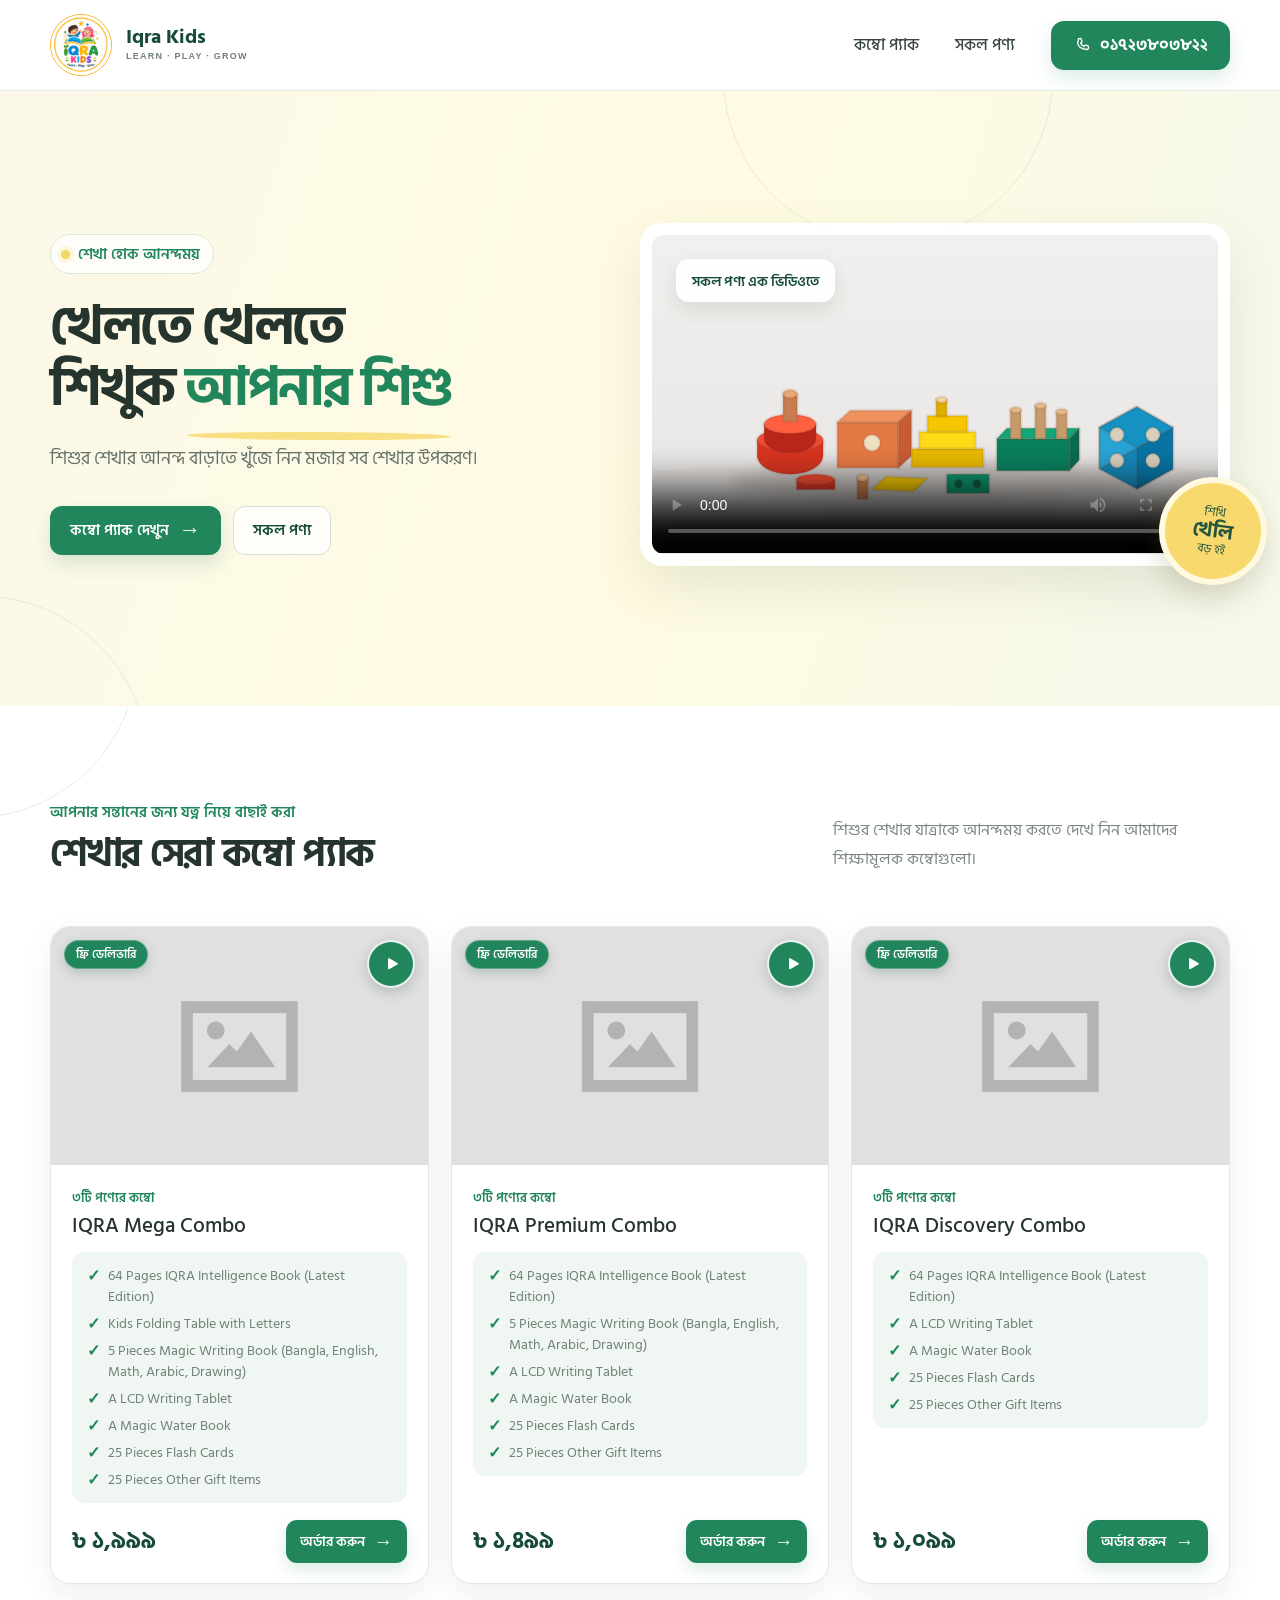
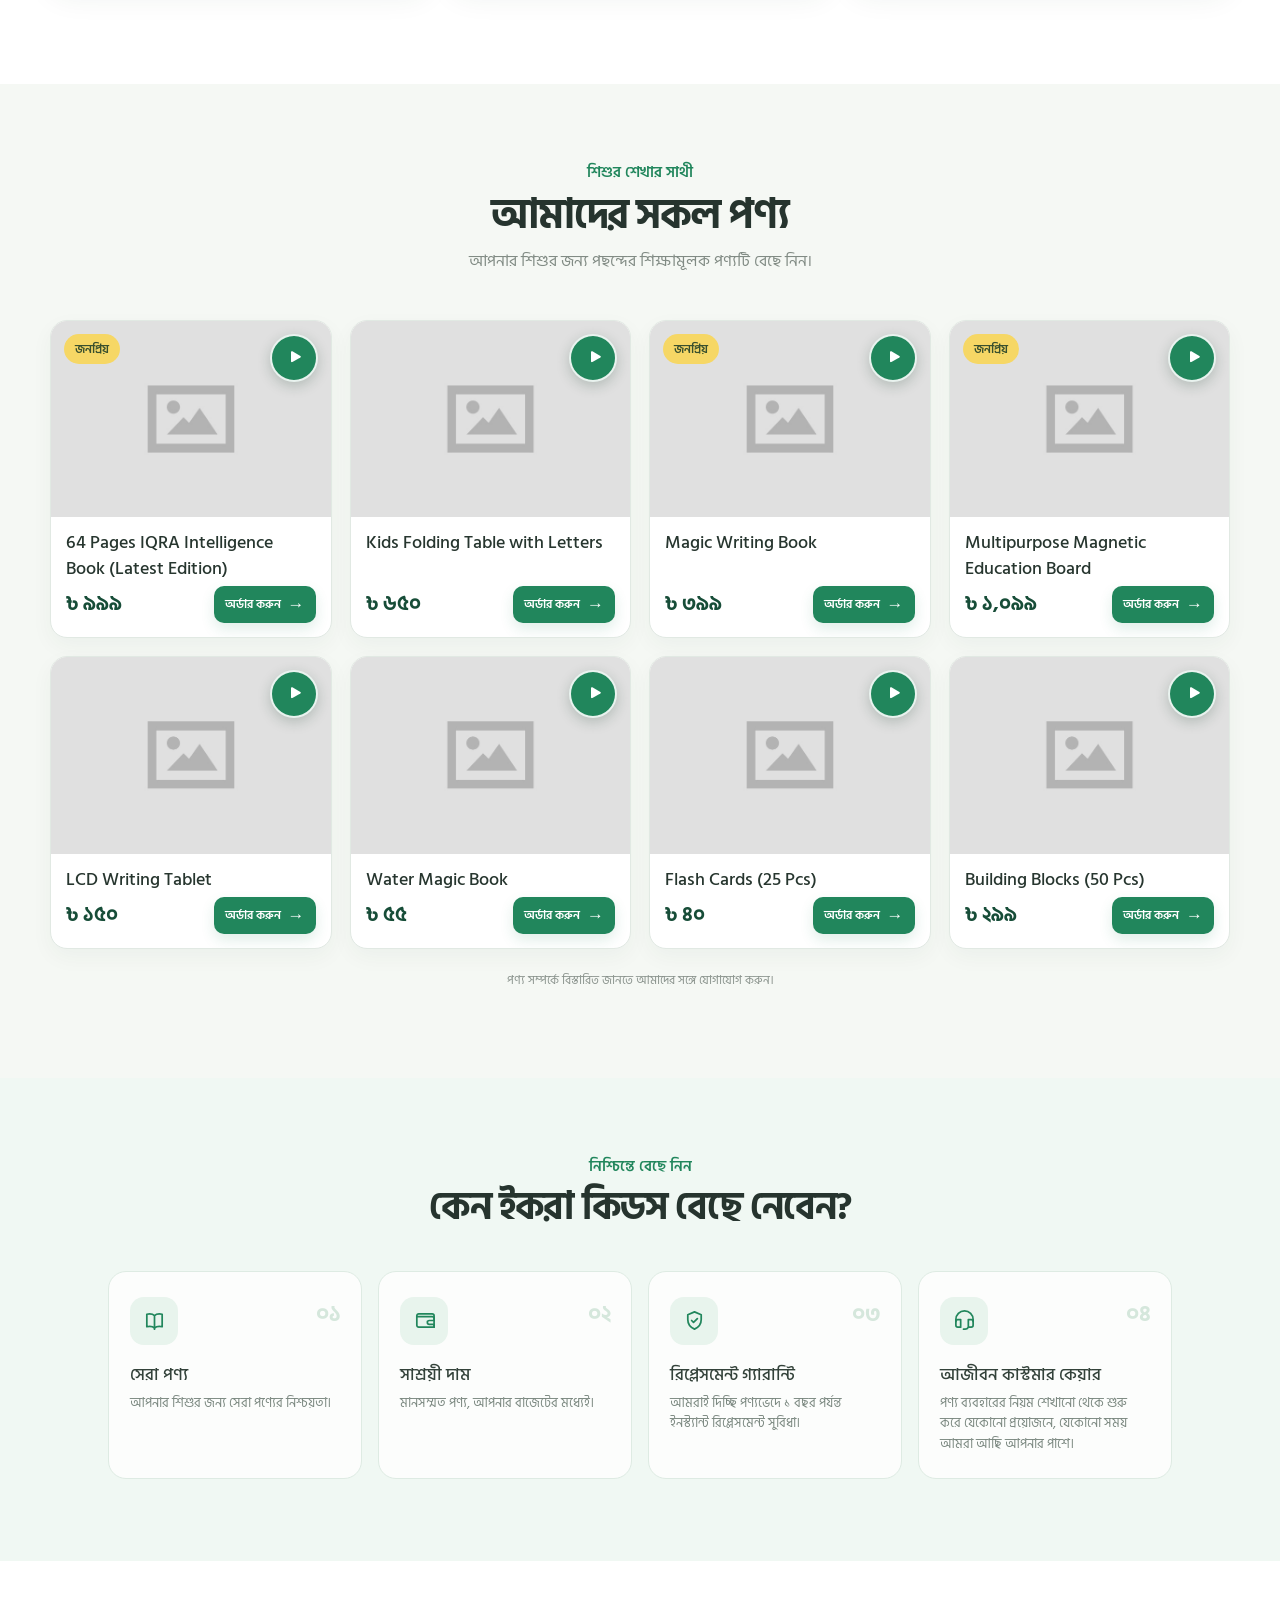
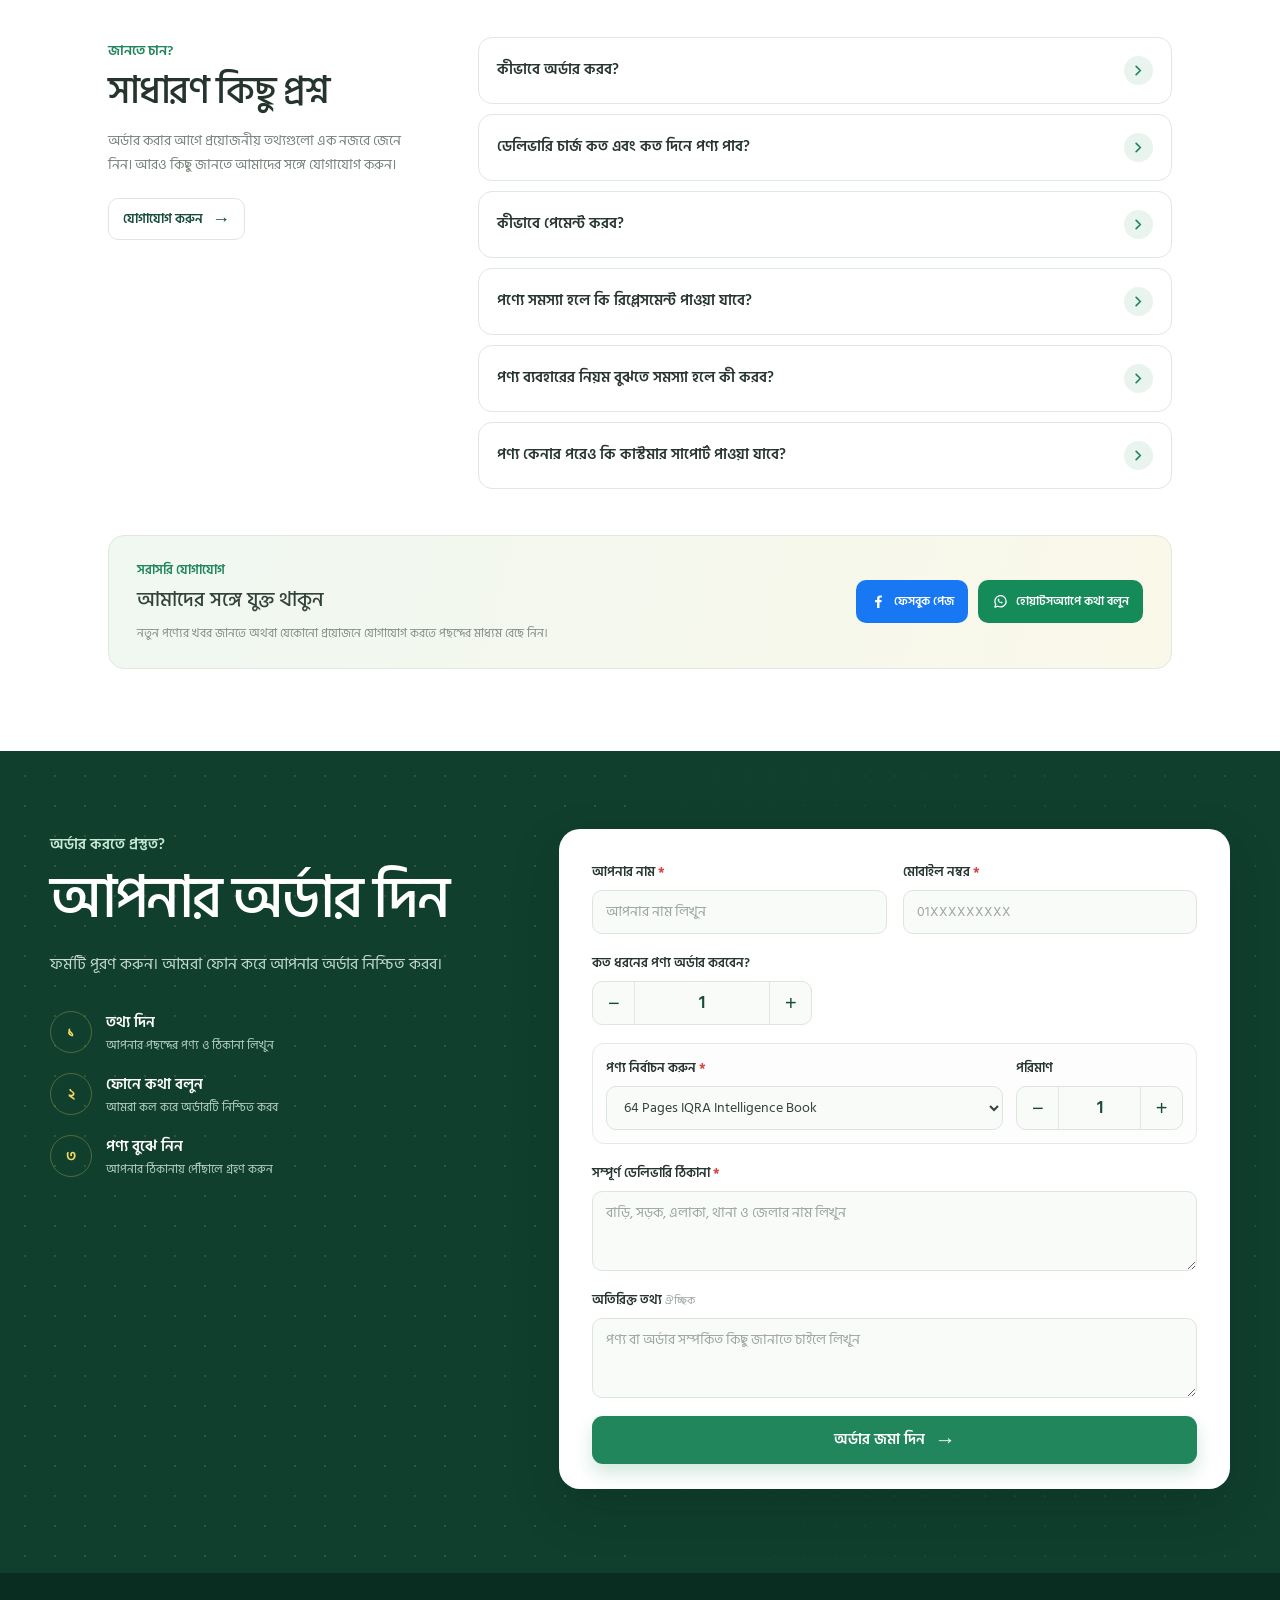
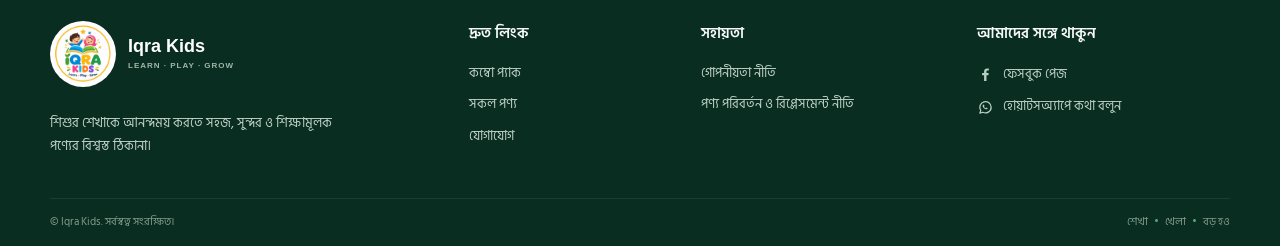
==== commit a70fa31e: "commit" ====
--- a/index.html
+++ b/index.html
@@ -182,7 +182,7 @@
               <button class="combo-card__play" type="button" data-video="assets/product-alphabet.mp4" aria-label="64 Pages IQRA Intelligence Book ভিডিও চালান"><svg aria-hidden="true" viewBox="0 0 24 24"><path d="M8 5.8c0-.8.9-1.3 1.6-.9l9.1 5.3a1 1 0 0 1 0 1.7l-9.1 5.3c-.7.4-1.6-.1-1.6-.9V5.8Z" fill="currentColor"/></svg></button>
               <video class="combo-card__video" controls playsinline preload="none" hidden aria-label="64 Pages IQRA Intelligence Book ভিডিও"></video>
             </div>
-            <div class="product-card__body"><h3>64 Pages IQRA Intelligence Book</h3><div class="product-card__footer"><strong>৳ ৯৯৯</strong><a href="#order">অর্ডার করুন <span aria-hidden="true">→</span></a></div></div>
+            <div class="product-card__body"><h3>64 Pages IQRA Intelligence Book (Latest Edition)</h3><div class="product-card__footer"><strong>৳ ৯৯৯</strong><a href="#order">অর্ডার করুন <span aria-hidden="true">→</span></a></div></div>
           </article>
 
           <article class="product-card">
@@ -239,7 +239,7 @@
               <button class="combo-card__play" type="button" data-video="assets/product-color-learning.mp4" aria-label="Flash Cards ভিডিও চালান"><svg aria-hidden="true" viewBox="0 0 24 24"><path d="M8 5.8c0-.8.9-1.3 1.6-.9l9.1 5.3a1 1 0 0 1 0 1.7l-9.1 5.3c-.7.4-1.6-.1-1.6-.9V5.8Z" fill="currentColor"/></svg></button>
               <video class="combo-card__video" controls playsinline preload="none" hidden aria-label="Flash Cards ভিডিও"></video>
             </div>
-            <div class="product-card__body"><h3>Flash Cards</h3><div class="product-card__footer"><strong>৳ ৪০</strong><a href="#order">অর্ডার করুন <span aria-hidden="true">→</span></a></div></div>
+            <div class="product-card__body"><h3>Flash Cards (25 Pcs)</h3><div class="product-card__footer"><strong>৳ ৪০</strong><a href="#order">অর্ডার করুন <span aria-hidden="true">→</span></a></div></div>
           </article>
 
           <article class="product-card">
@@ -248,7 +248,7 @@
               <button class="combo-card__play" type="button" data-video="assets/product-number-letter-blocks.mp4" aria-label="Building Blocks ভিডিও চালান"><svg aria-hidden="true" viewBox="0 0 24 24"><path d="M8 5.8c0-.8.9-1.3 1.6-.9l9.1 5.3a1 1 0 0 1 0 1.7l-9.1 5.3c-.7.4-1.6-.1-1.6-.9V5.8Z" fill="currentColor"/></svg></button>
               <video class="combo-card__video" controls playsinline preload="none" hidden aria-label="Building Blocks ভিডিও"></video>
             </div>
-            <div class="product-card__body"><h3>Building Blocks</h3><div class="product-card__footer"><strong>৳ ২৯৯</strong><a href="#order">অর্ডার করুন <span aria-hidden="true">→</span></a></div></div>
+            <div class="product-card__body"><h3>Building Blocks (50 Pcs)</h3><div class="product-card__footer"><strong>৳ ২৯৯</strong><a href="#order">অর্ডার করুন <span aria-hidden="true">→</span></a></div></div>
           </article>
         </div>
         <p class="products__note">পণ্য সম্পর্কে বিস্তারিত জানতে আমাদের সঙ্গে যোগাযোগ করুন।</p>
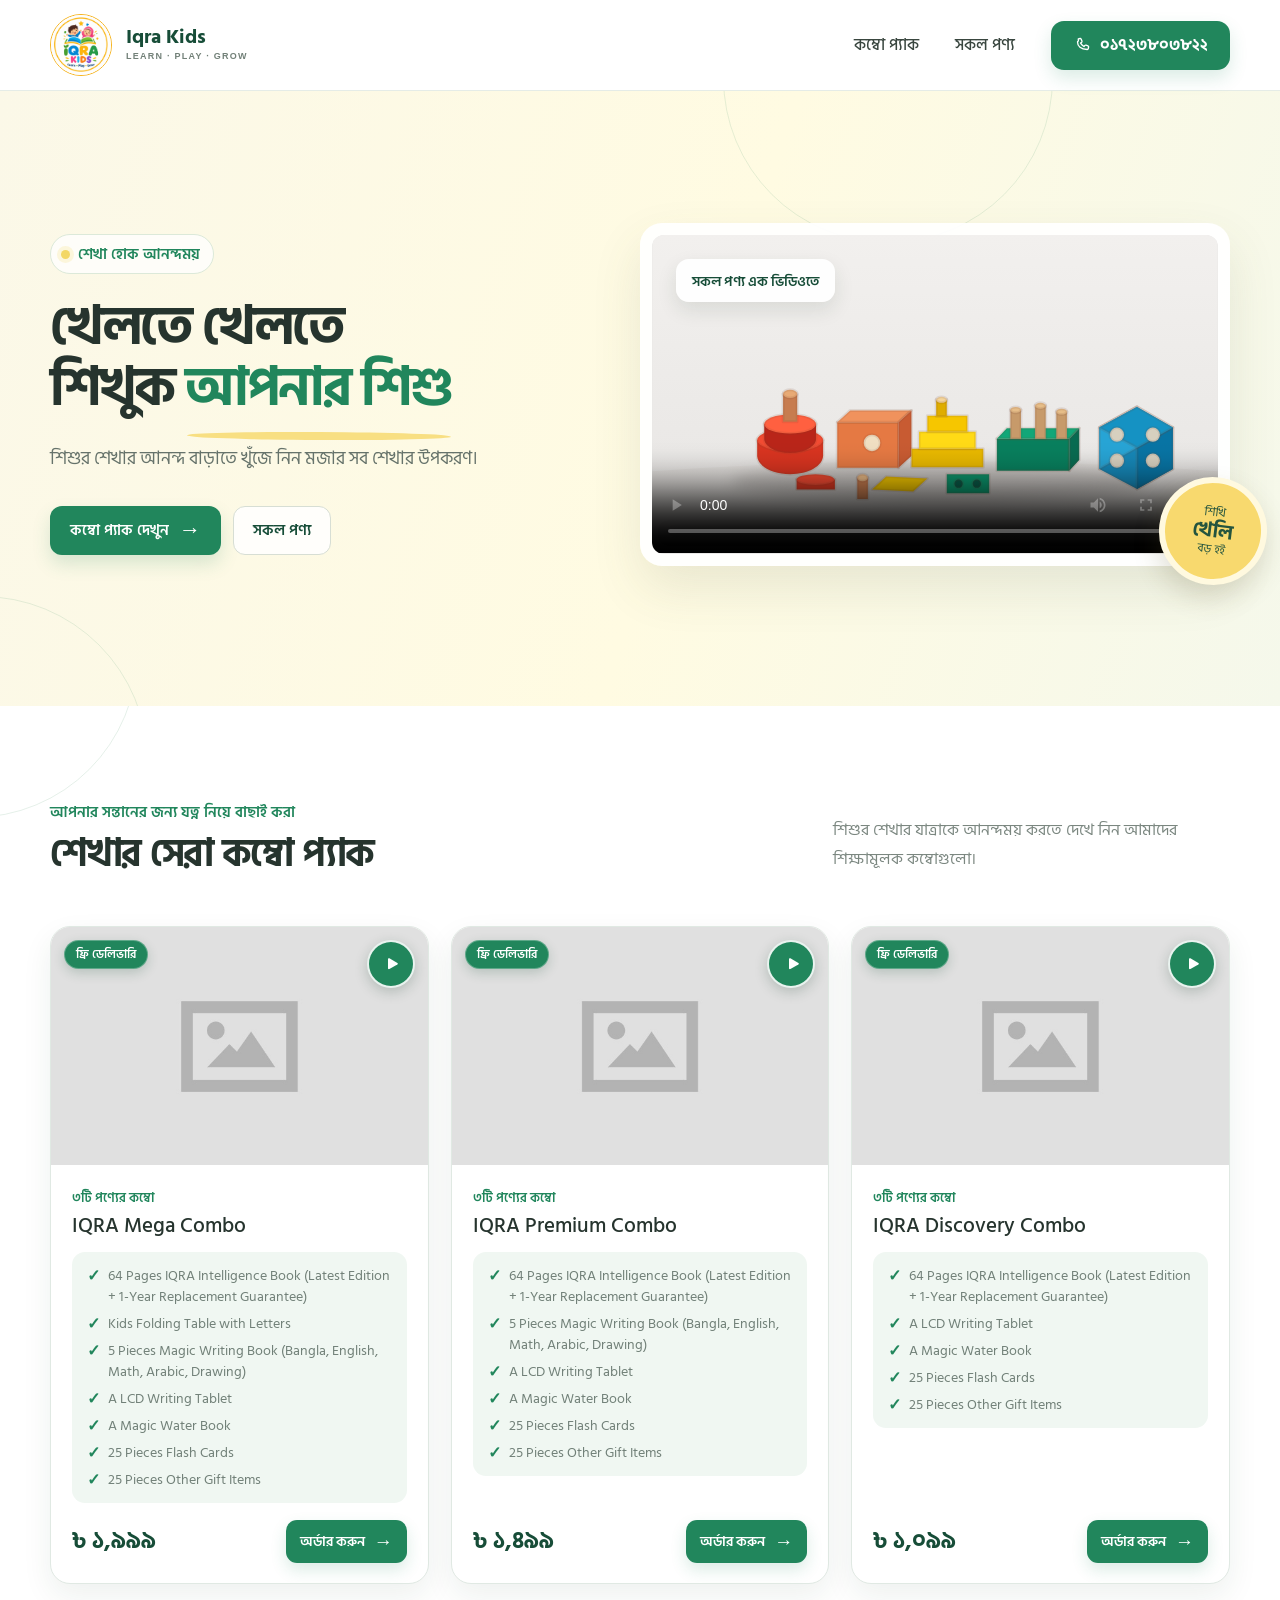
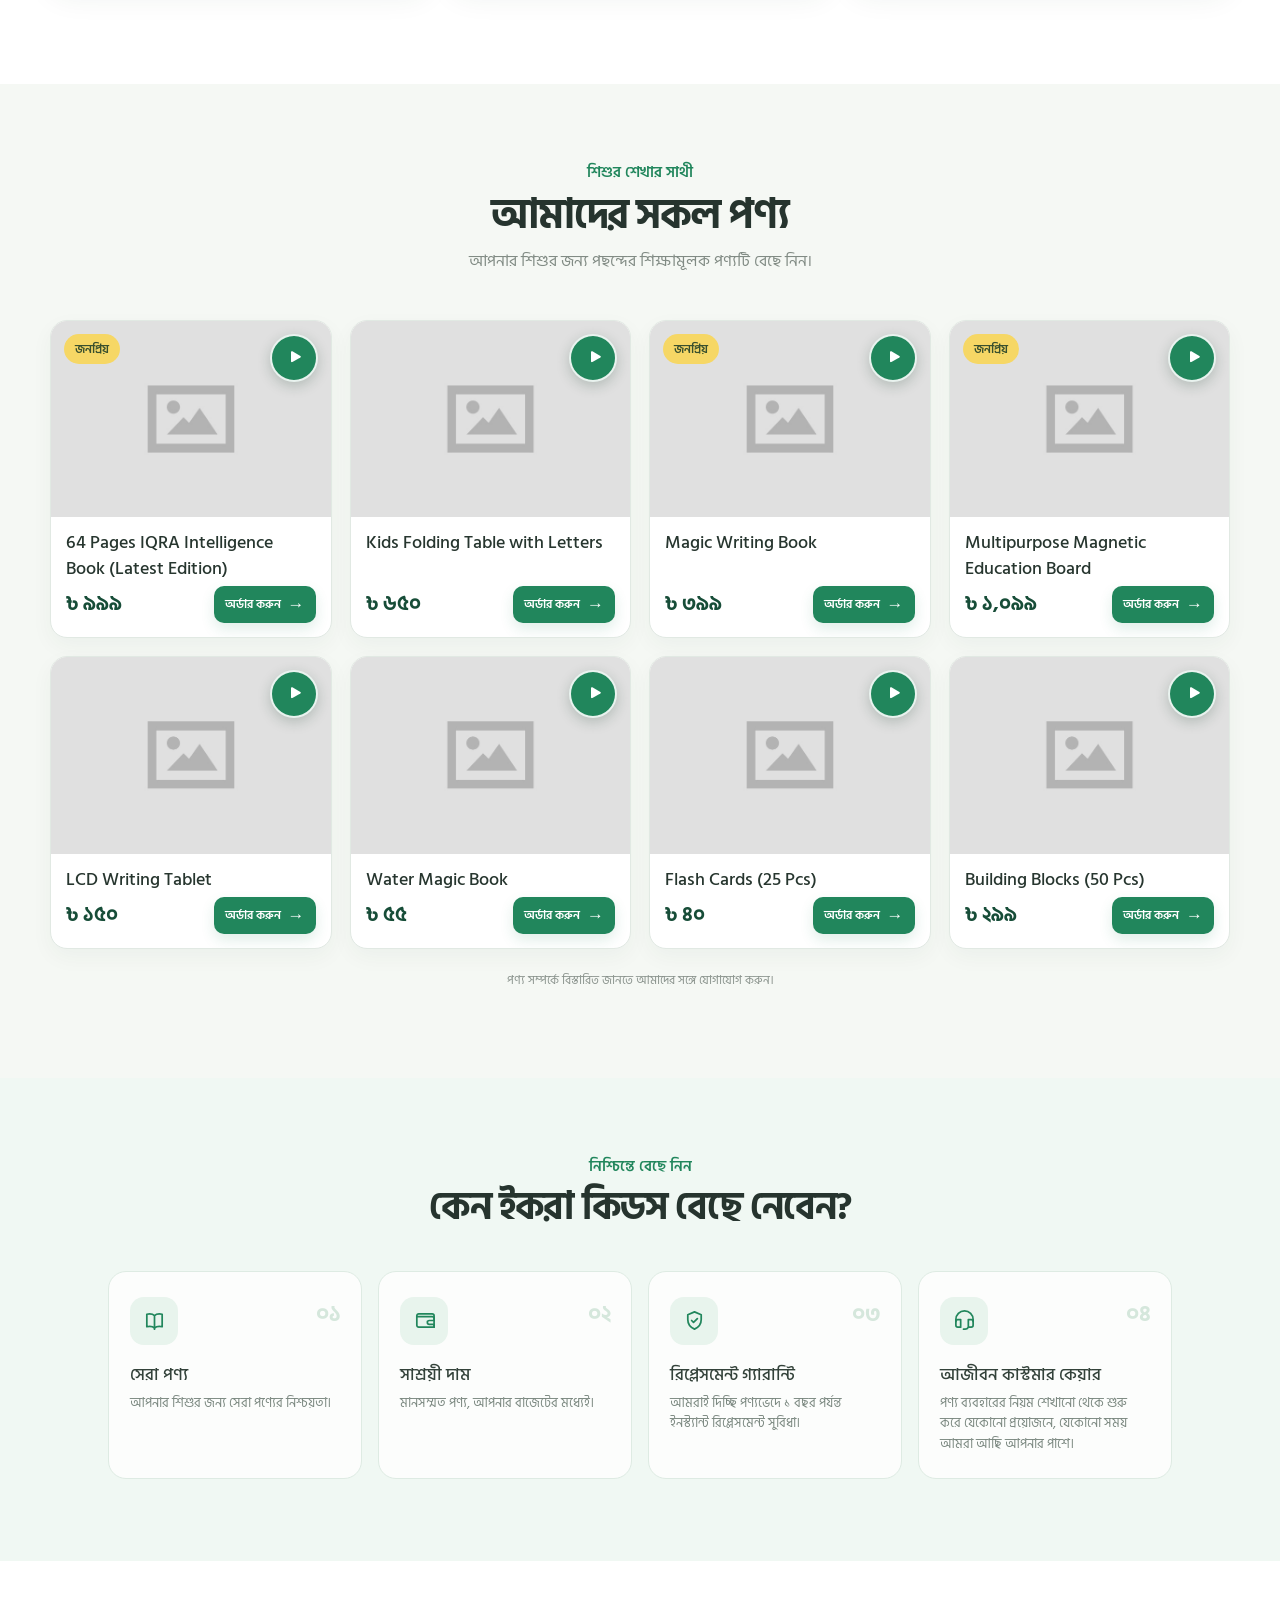
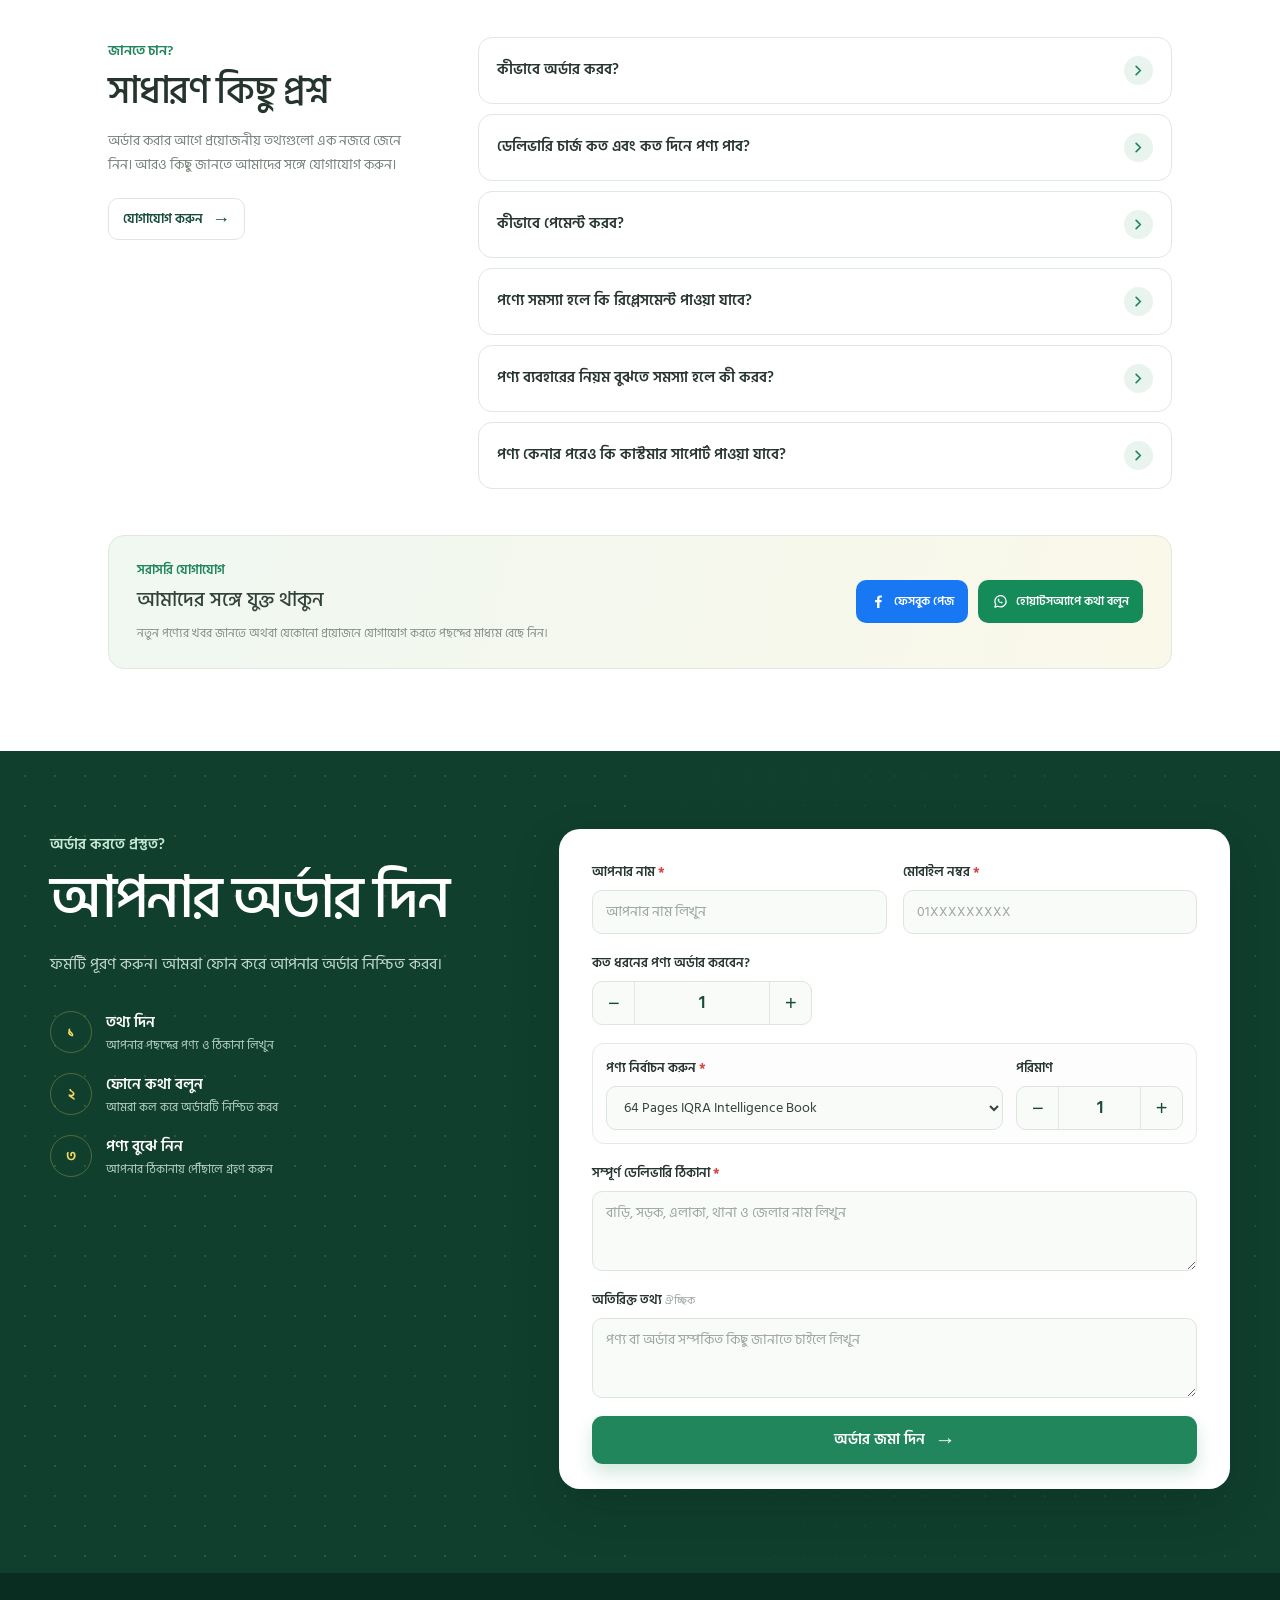
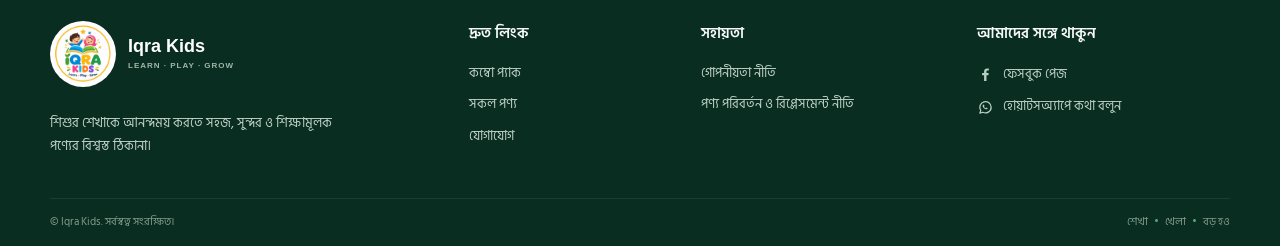
==== commit ba5602d1: "commit" ====
--- a/index.html
+++ b/index.html
@@ -95,7 +95,7 @@
               <p class="combo-card__count">৩টি পণ্যের কম্বো</p>
               <h3>IQRA Mega Combo</h3>
               <ul class="combo-card__features">
-                <li>64 Pages IQRA Intelligence Book (Latest Edition)</li>
+                <li>64 Pages IQRA Intelligence Book (Latest Edition + 1-Year Replacement Guarantee)</li>
                 <li>Kids Folding Table with Letters</li>
                 <li>5 Pieces Magic Writing Book (Bangla, English, Math, Arabic, Drawing)</li>
                 <li>A LCD Writing Tablet</li>
@@ -123,7 +123,7 @@
               <p class="combo-card__count">৩টি পণ্যের কম্বো</p>
               <h3>IQRA Premium Combo</h3>
               <ul class="combo-card__features">
-                <li>64 Pages IQRA Intelligence Book (Latest Edition)</li>
+                <li>64 Pages IQRA Intelligence Book (Latest Edition + 1-Year Replacement Guarantee)</li>
                 <li>5 Pieces Magic Writing Book (Bangla, English, Math, Arabic, Drawing)</li>
                 <li>A LCD Writing Tablet</li>
                 <li>A Magic Water Book</li>
@@ -150,7 +150,7 @@
               <p class="combo-card__count">৩টি পণ্যের কম্বো</p>
               <h3>IQRA Discovery Combo</h3>
               <ul class="combo-card__features">
-                <li>64 Pages IQRA Intelligence Book (Latest Edition)</li>
+                <li>64 Pages IQRA Intelligence Book (Latest Edition + 1-Year Replacement Guarantee)</li>
                 <li>A LCD Writing Tablet</li>
                 <li>A Magic Water Book</li>
                 <li>25 Pieces Flash Cards</li>
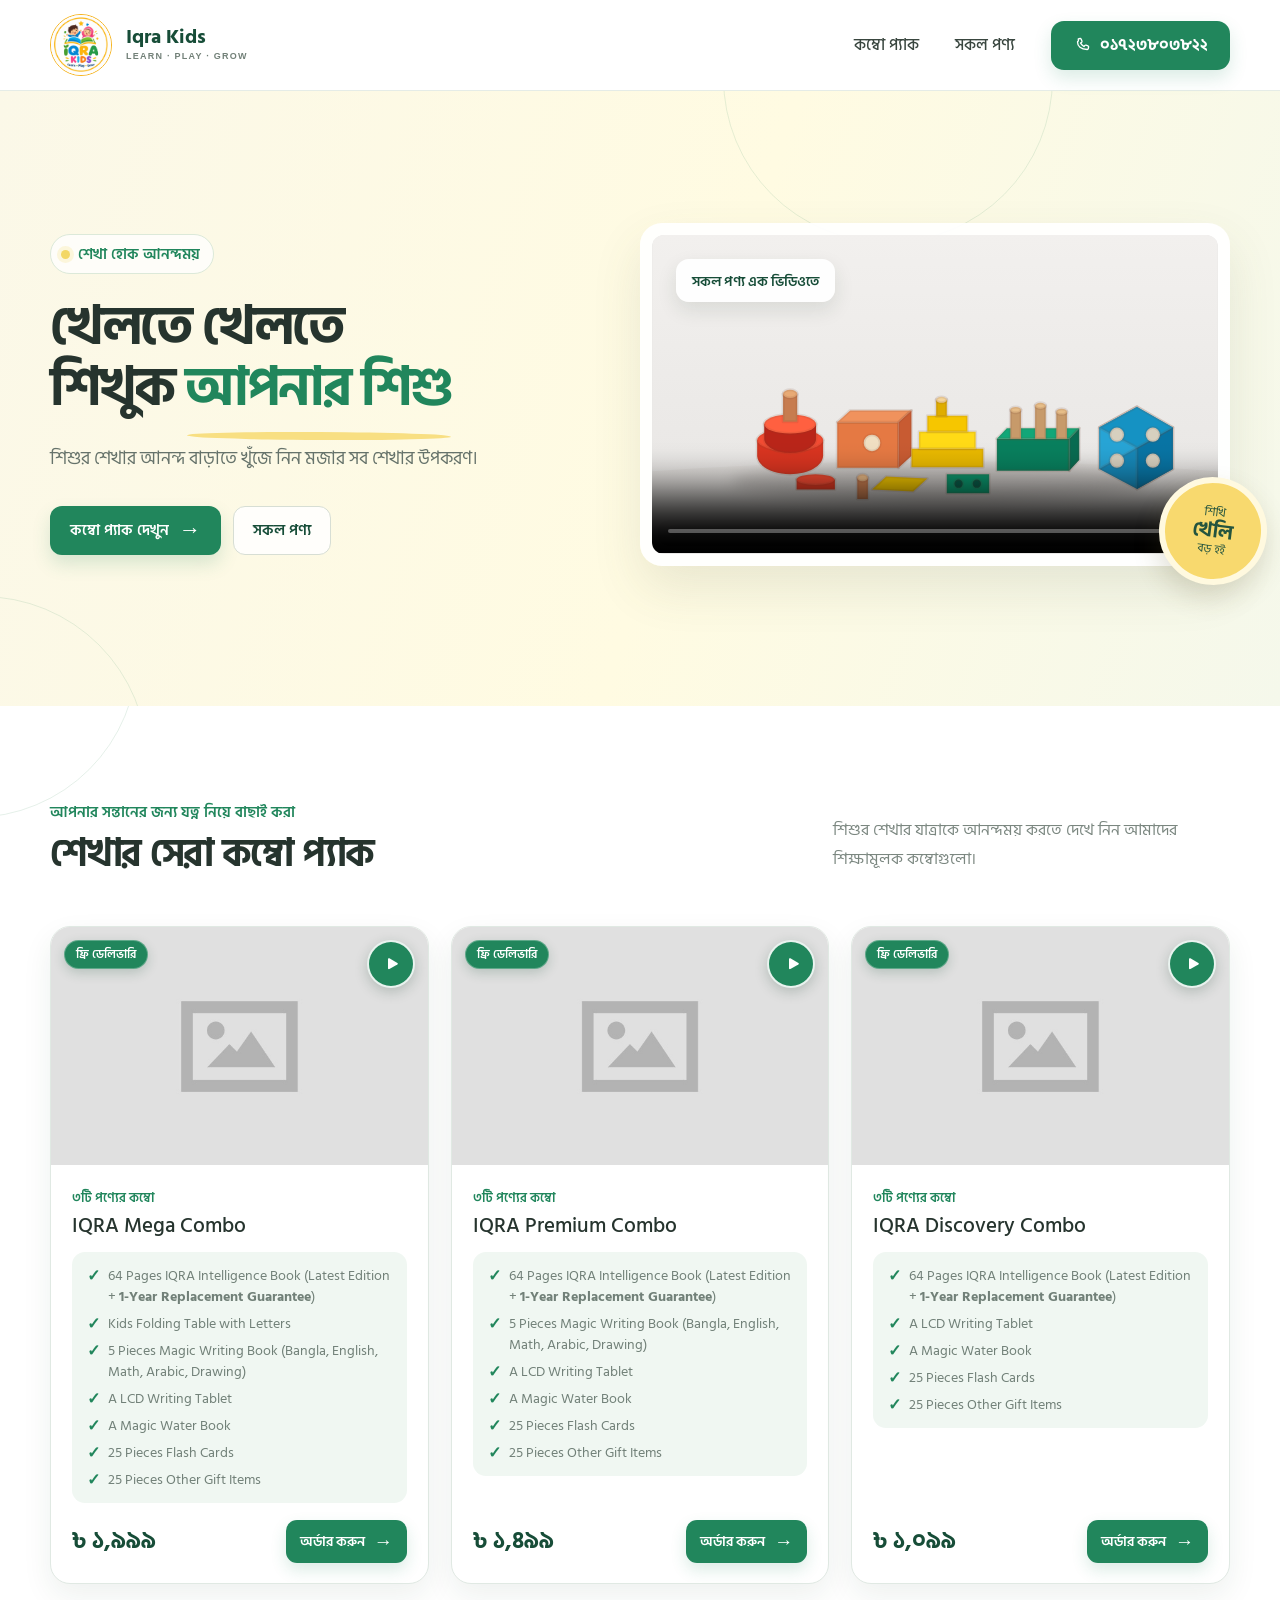
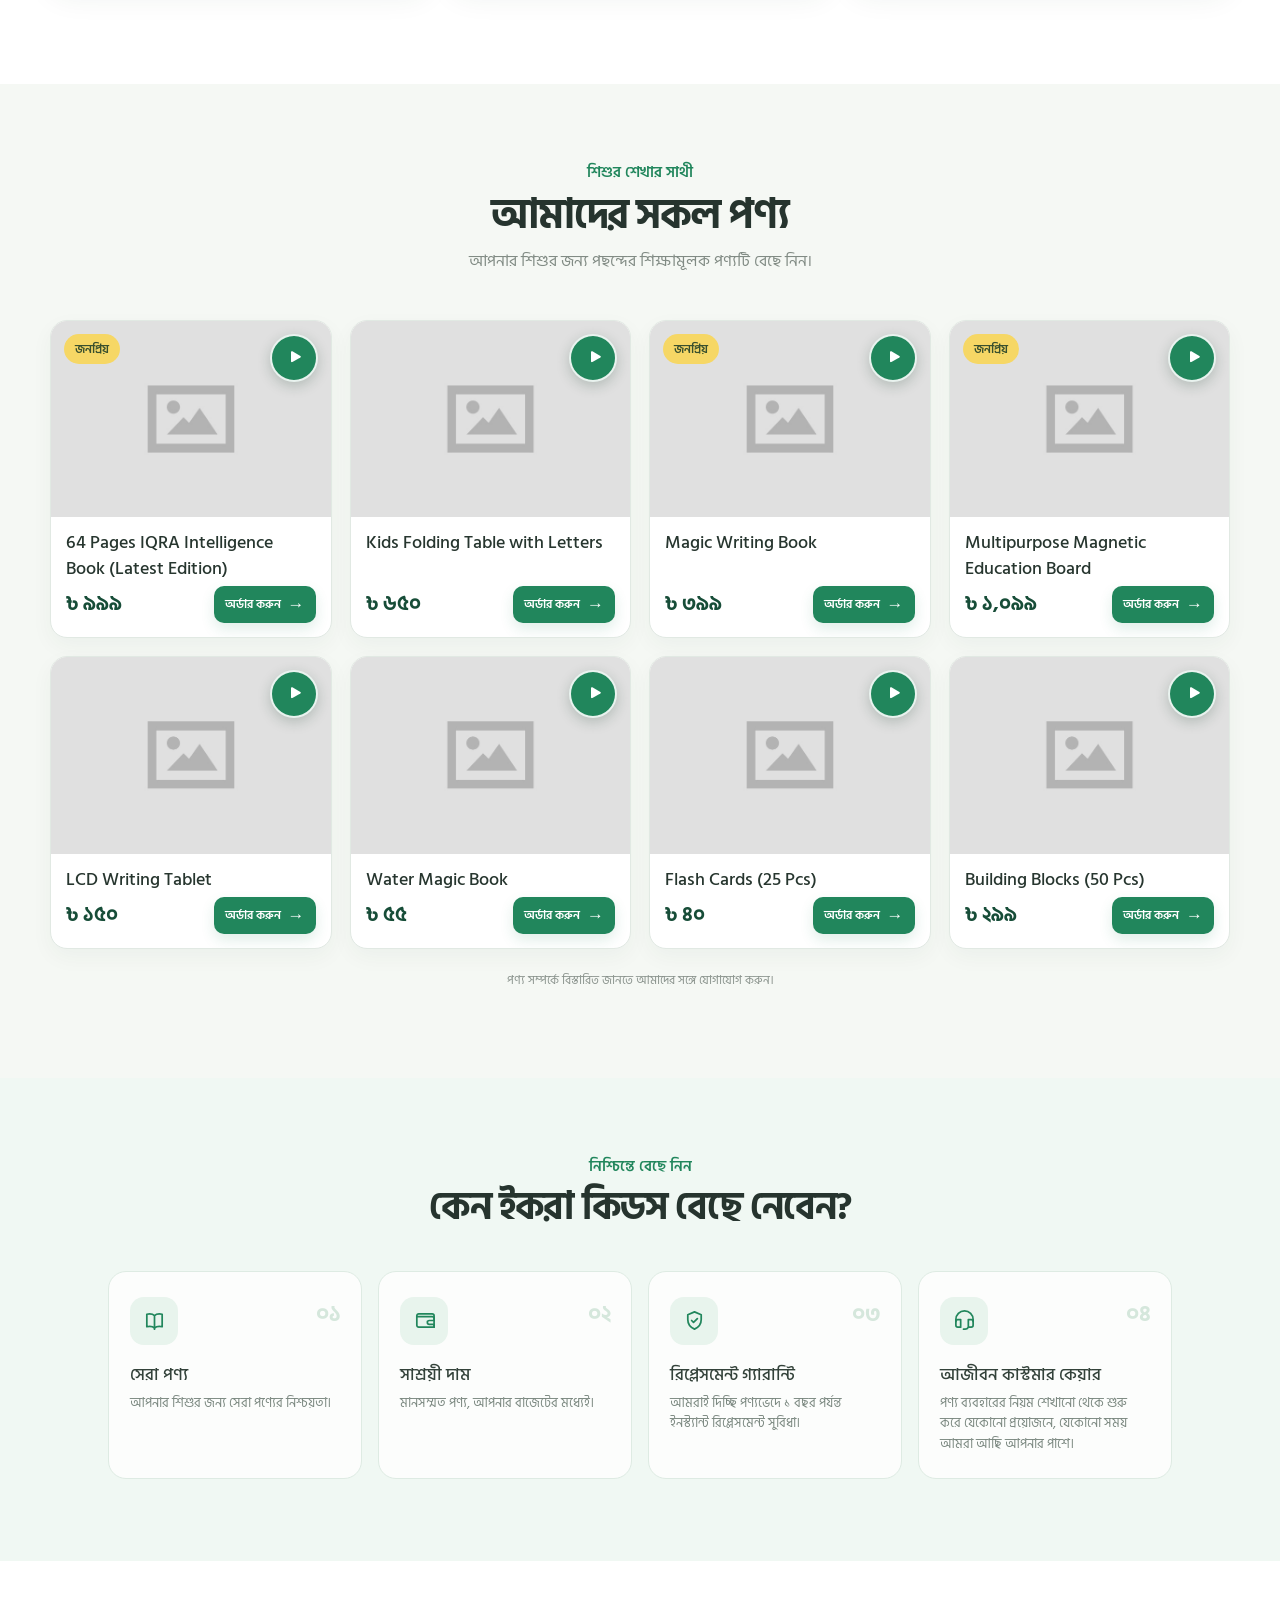
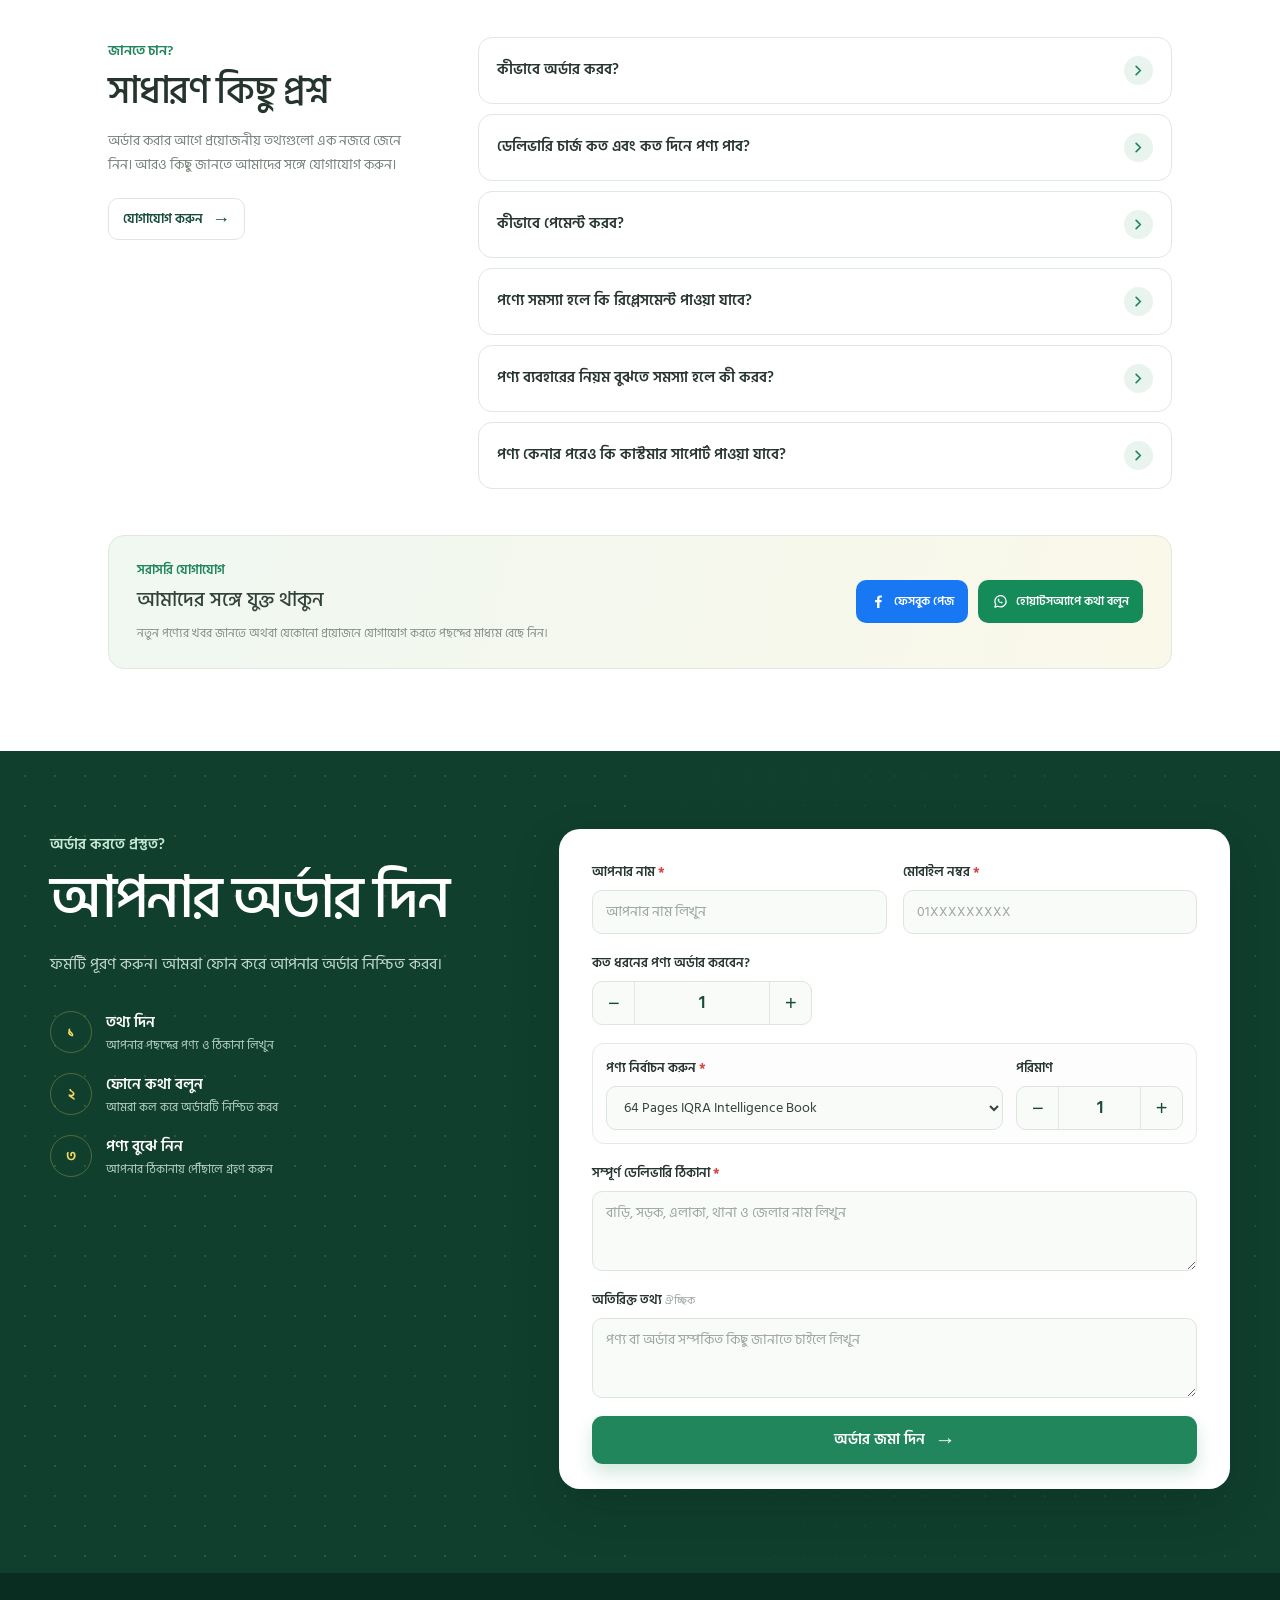
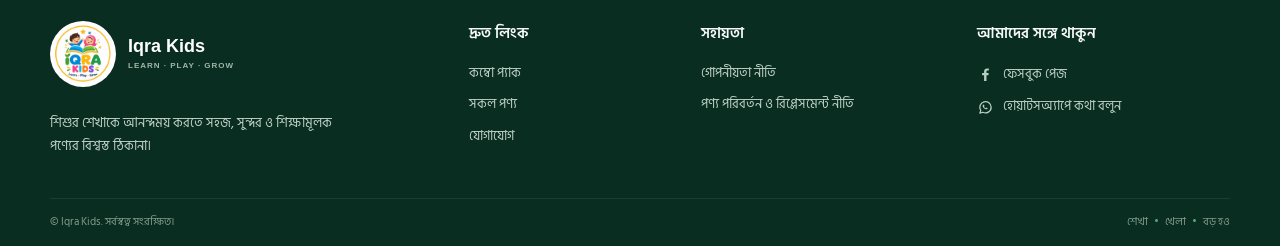
==== commit 2bcda45b: "commited" ====
--- a/index.html
+++ b/index.html
@@ -95,7 +95,7 @@
               <p class="combo-card__count">৩টি পণ্যের কম্বো</p>
               <h3>IQRA Mega Combo</h3>
               <ul class="combo-card__features">
-                <li>64 Pages IQRA Intelligence Book (Latest Edition + 1-Year Replacement Guarantee)</li>
+                <li>64 Pages IQRA Intelligence Book (Latest Edition + <b>1-Year Replacement Guarantee</b>)</li>
                 <li>Kids Folding Table with Letters</li>
                 <li>5 Pieces Magic Writing Book (Bangla, English, Math, Arabic, Drawing)</li>
                 <li>A LCD Writing Tablet</li>
@@ -123,7 +123,7 @@
               <p class="combo-card__count">৩টি পণ্যের কম্বো</p>
               <h3>IQRA Premium Combo</h3>
               <ul class="combo-card__features">
-                <li>64 Pages IQRA Intelligence Book (Latest Edition + 1-Year Replacement Guarantee)</li>
+                <li>64 Pages IQRA Intelligence Book (Latest Edition + <b>1-Year Replacement Guarantee</b>)</li>
                 <li>5 Pieces Magic Writing Book (Bangla, English, Math, Arabic, Drawing)</li>
                 <li>A LCD Writing Tablet</li>
                 <li>A Magic Water Book</li>
@@ -150,7 +150,7 @@
               <p class="combo-card__count">৩টি পণ্যের কম্বো</p>
               <h3>IQRA Discovery Combo</h3>
               <ul class="combo-card__features">
-                <li>64 Pages IQRA Intelligence Book (Latest Edition + 1-Year Replacement Guarantee)</li>
+                <li>64 Pages IQRA Intelligence Book (Latest Edition + <b>1-Year Replacement Guarantee</b>)</li>
                 <li>A LCD Writing Tablet</li>
                 <li>A Magic Water Book</li>
                 <li>25 Pieces Flash Cards</li>
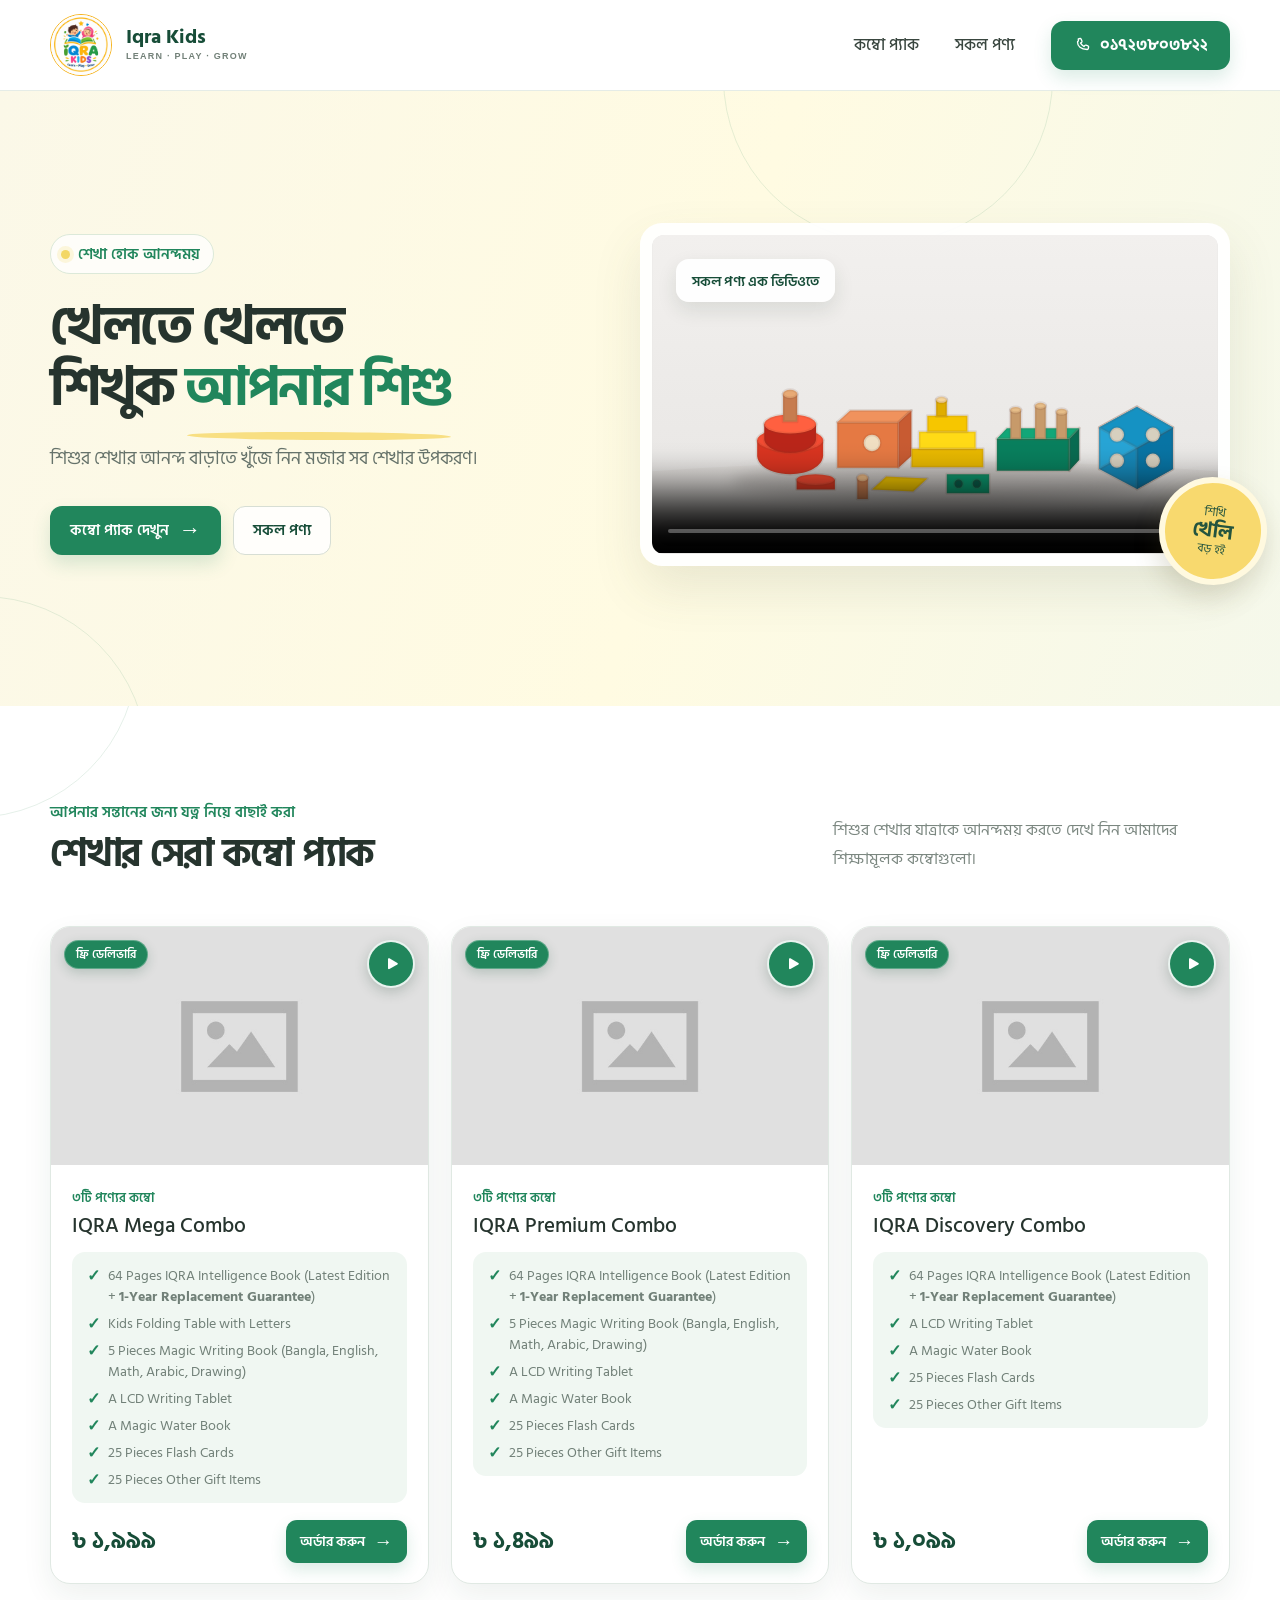
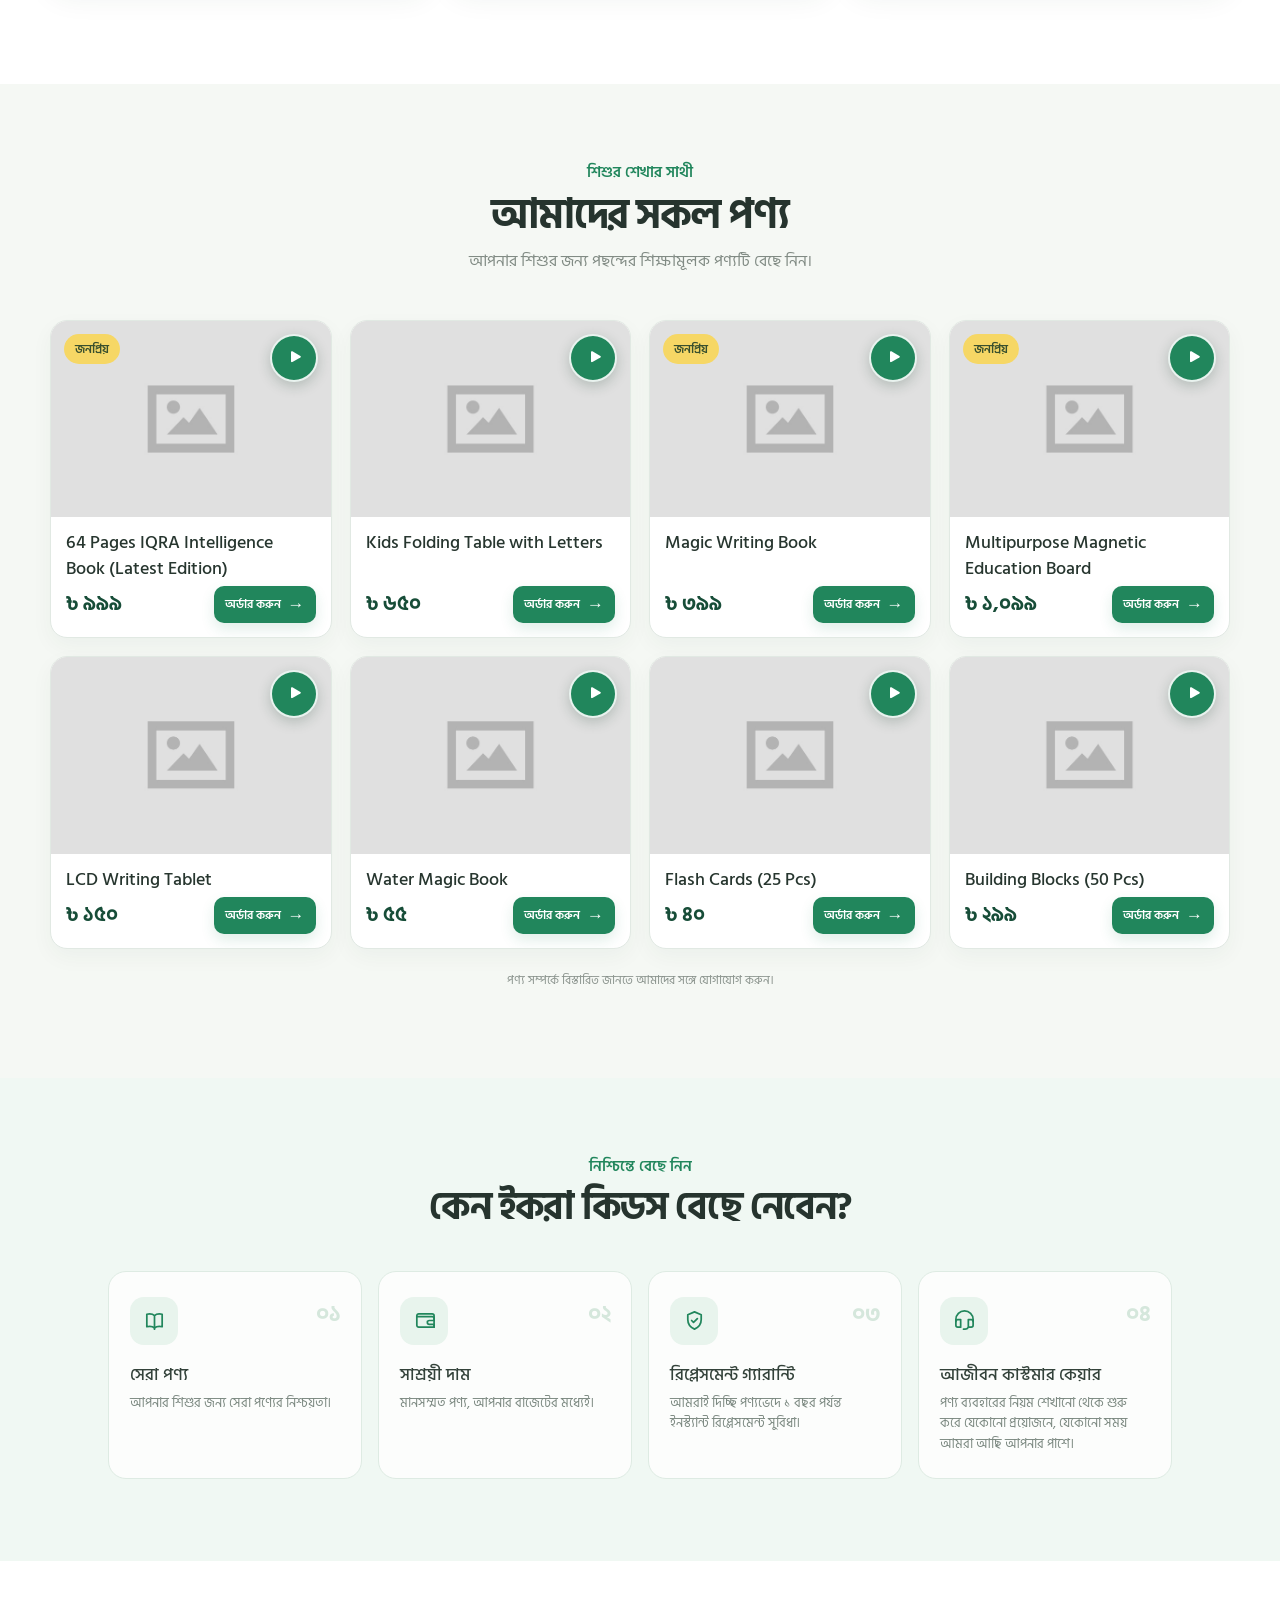
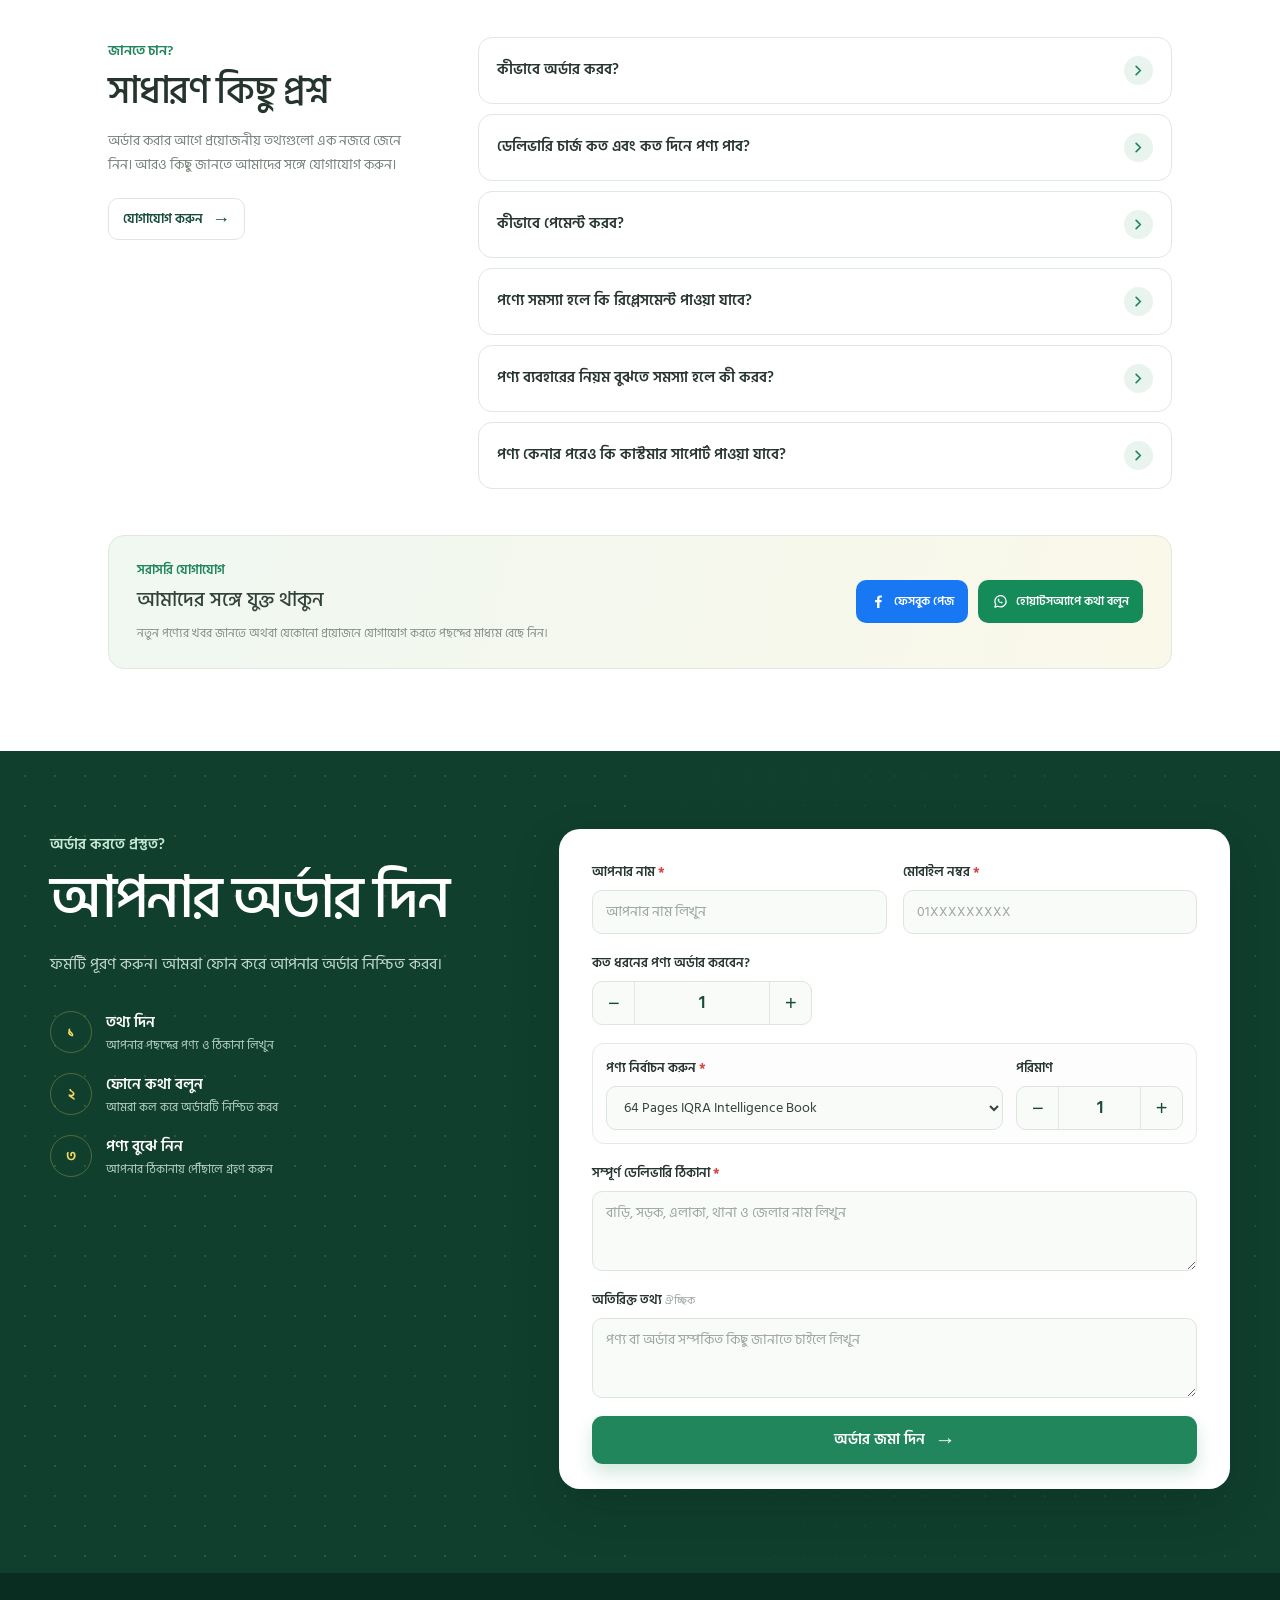
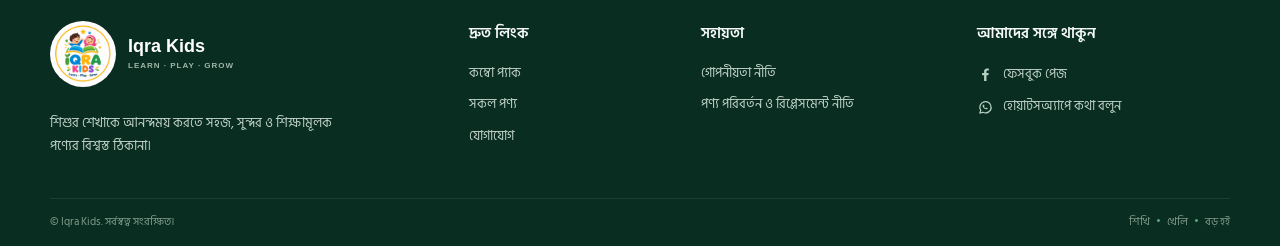
==== commit eb32a2ab: "updated" ====
--- a/index.html
+++ b/index.html
@@ -490,7 +490,7 @@
 
       <div class="footer-bottom">
         <p>© Iqra Kids. সর্বস্বত্ব সংরক্ষিত।</p>
-        <p>শেখা <span>•</span> খেলা <span>•</span> বড় হও</p>
+        <p>শিখি <span>•</span> খেলি <span>•</span> বড় হই</p>
       </div>
     </div>
   </footer>
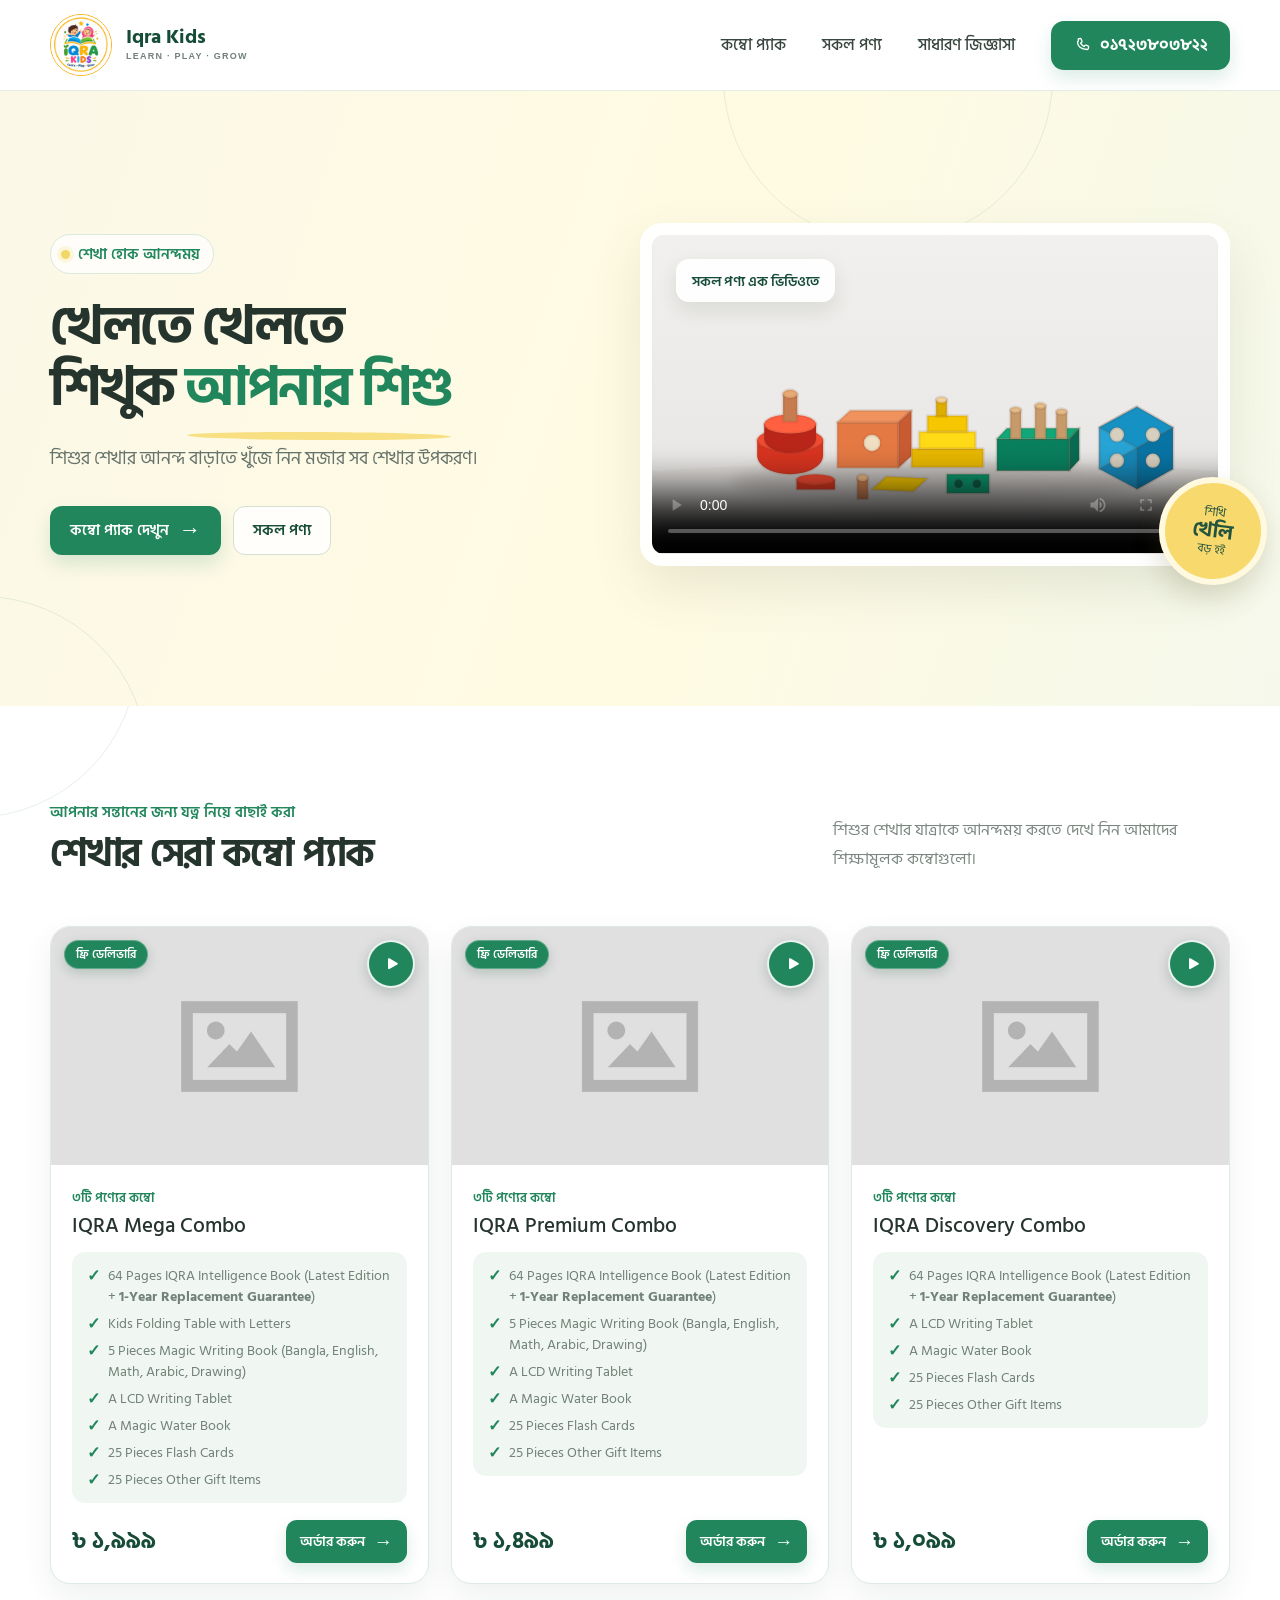
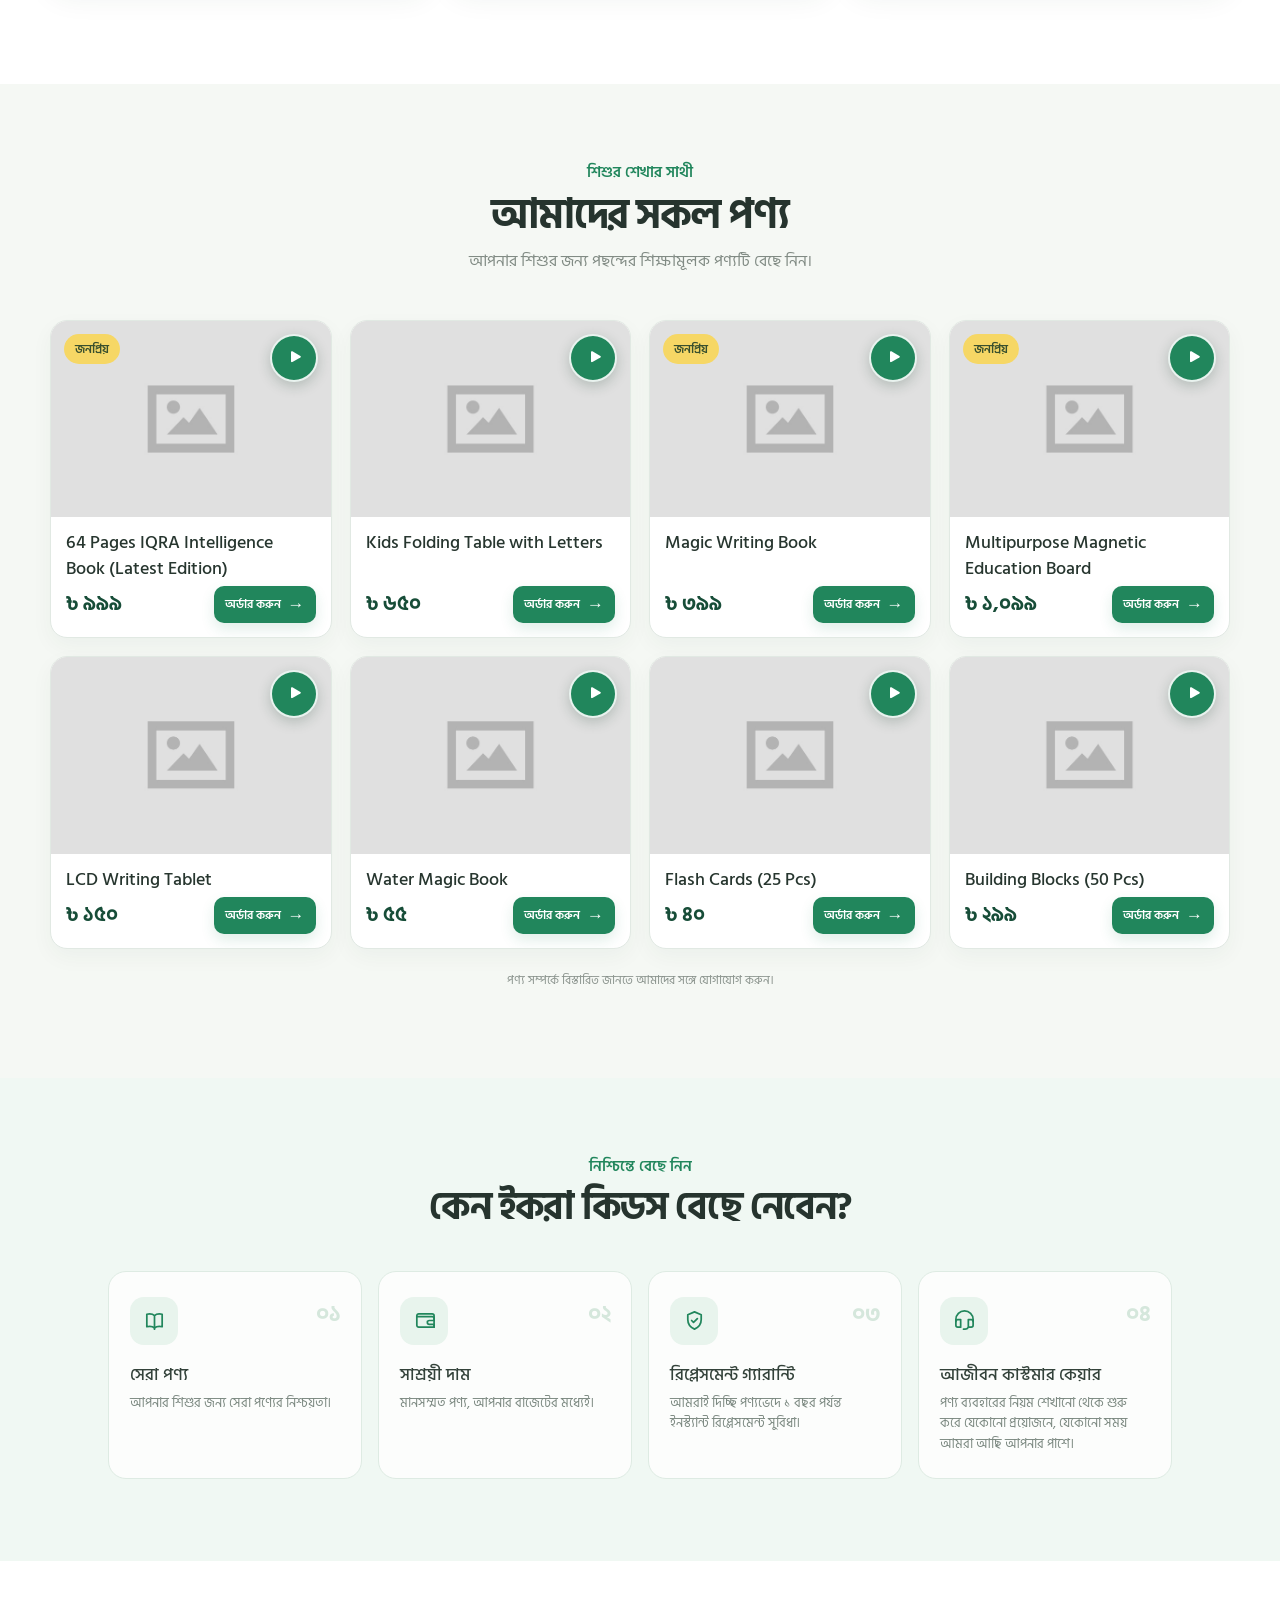
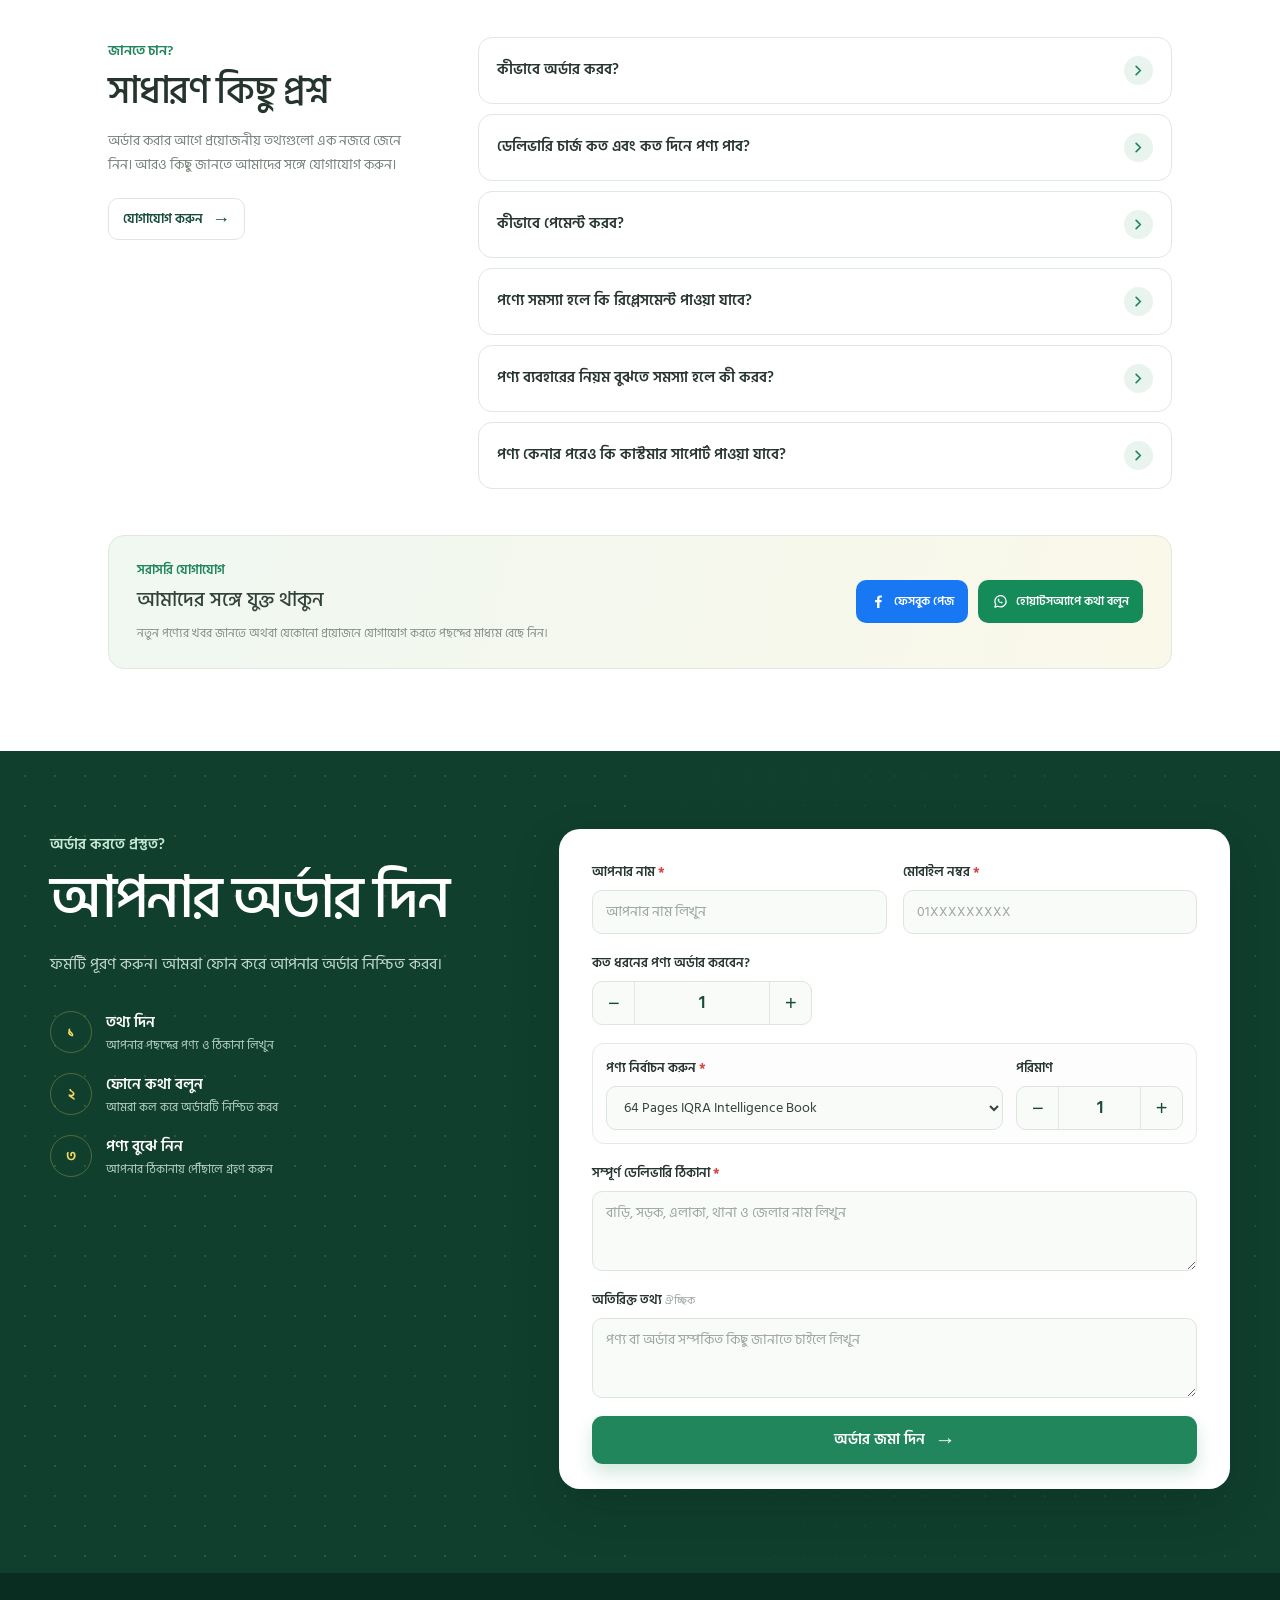
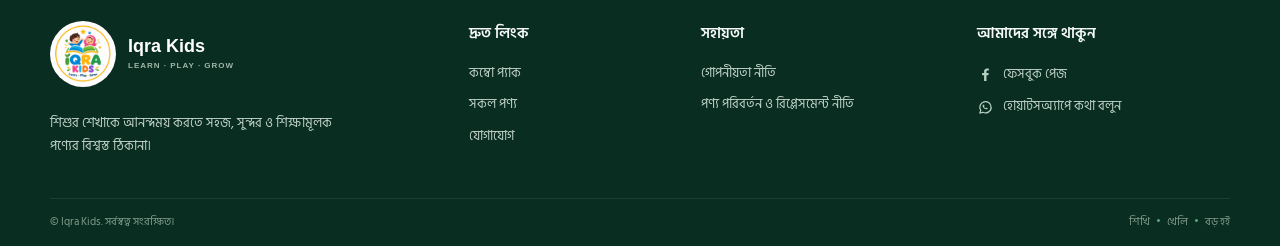
==== commit 3935074e: "updated" ====
--- a/index.html
+++ b/index.html
@@ -26,6 +26,7 @@
         <div class="nav-links">
           <a class="nav-link" href="#combo-pack">কম্বো প্যাক</a>
           <a class="nav-link" href="#products">সকল পণ্য</a>
+          <a class="nav-link" href="#faq">সাধারণ জিজ্ঞাসা</a>
         </div>
         <a class="call-button" href="tel:+8801723803822" aria-label="ফোন করুন ০১৭২৩৮০৩৮২২">
           <svg aria-hidden="true" viewBox="0 0 24 24" fill="none"><path d="M7.1 3.8 9.4 3.3c.6-.1 1.2.2 1.4.8l1.1 2.7c.2.5.1 1-.3 1.4l-1.5 1.3a14.4 14.4 0 0 0 4.5 4.5l1.3-1.5c.4-.4.9-.5 1.4-.3l2.7 1.1c.6.2.9.8.8 1.4l-.5 2.3c-.1.6-.7 1-1.3 1C10.4 18 6 13.6 6 8.1c0-.6.4-1.2 1.1-1.3Z" stroke="currentColor" stroke-width="1.8" stroke-linecap="round" stroke-linejoin="round"/></svg>
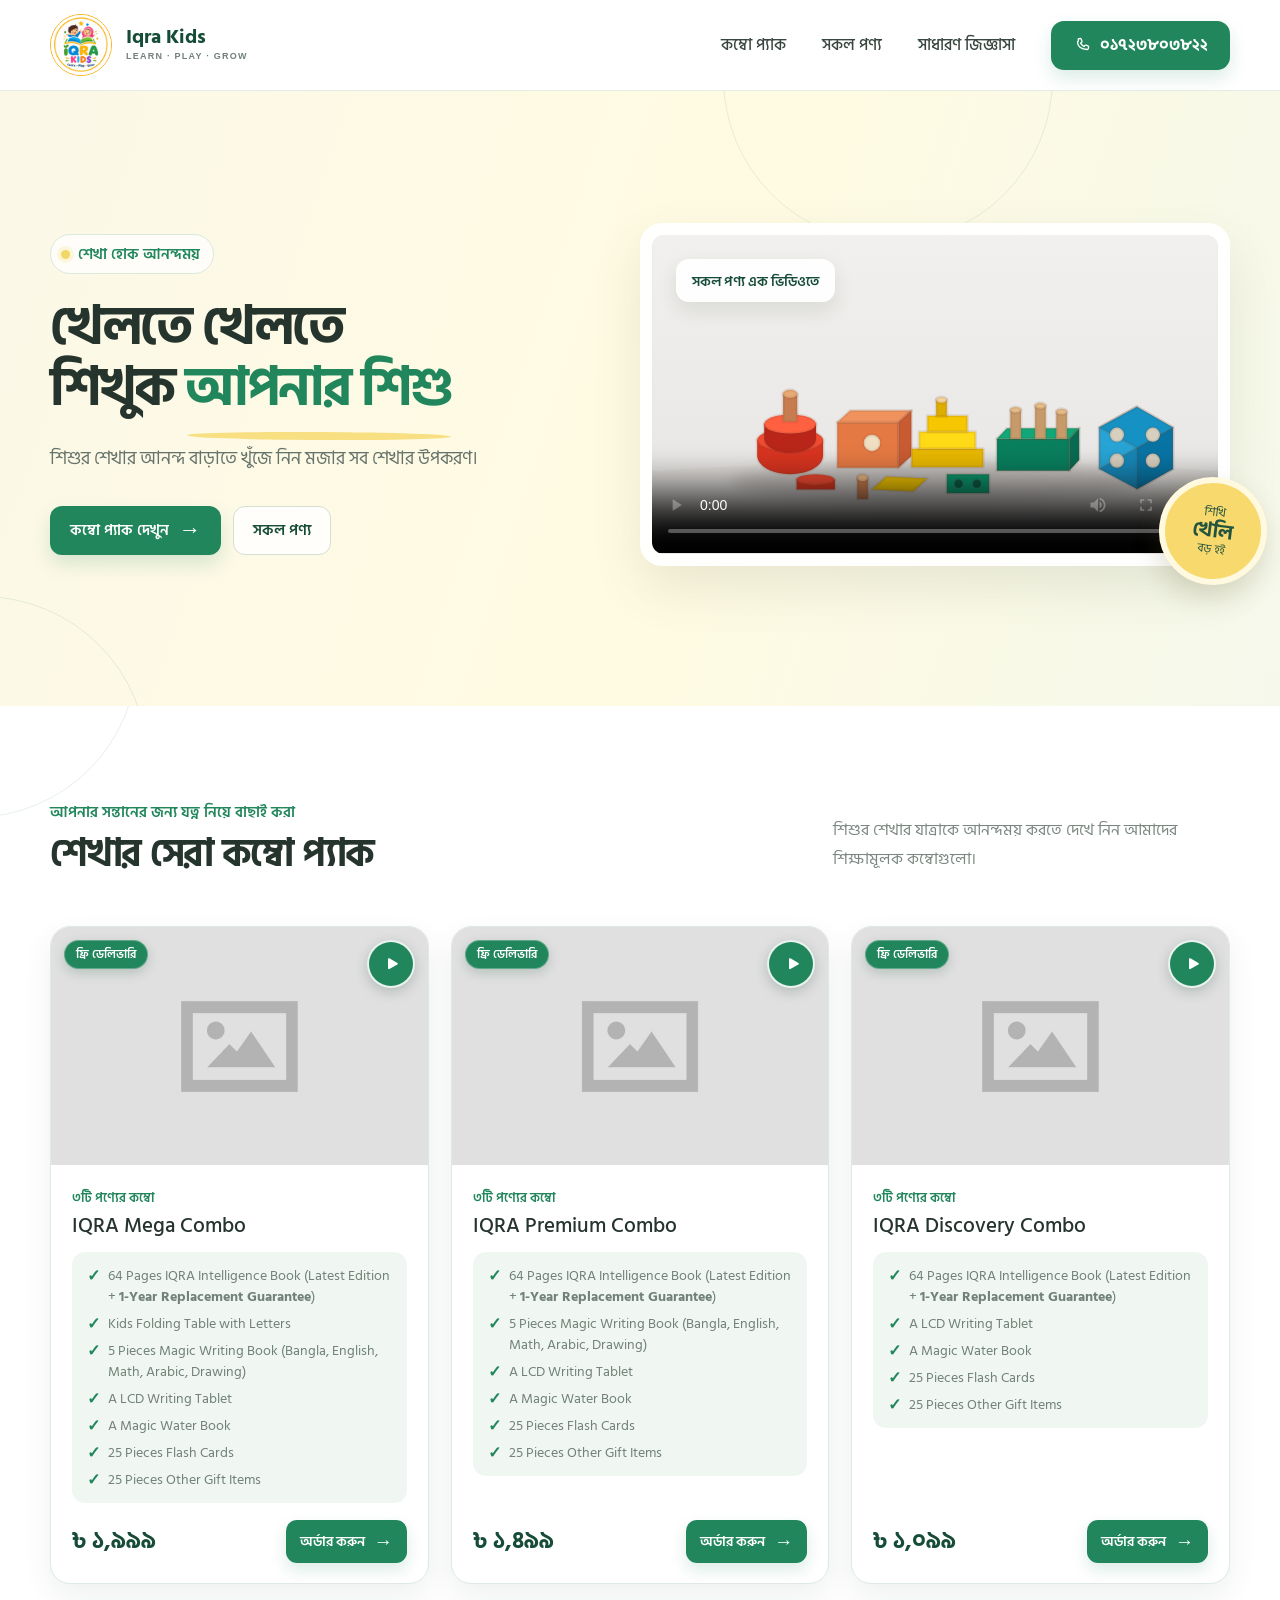
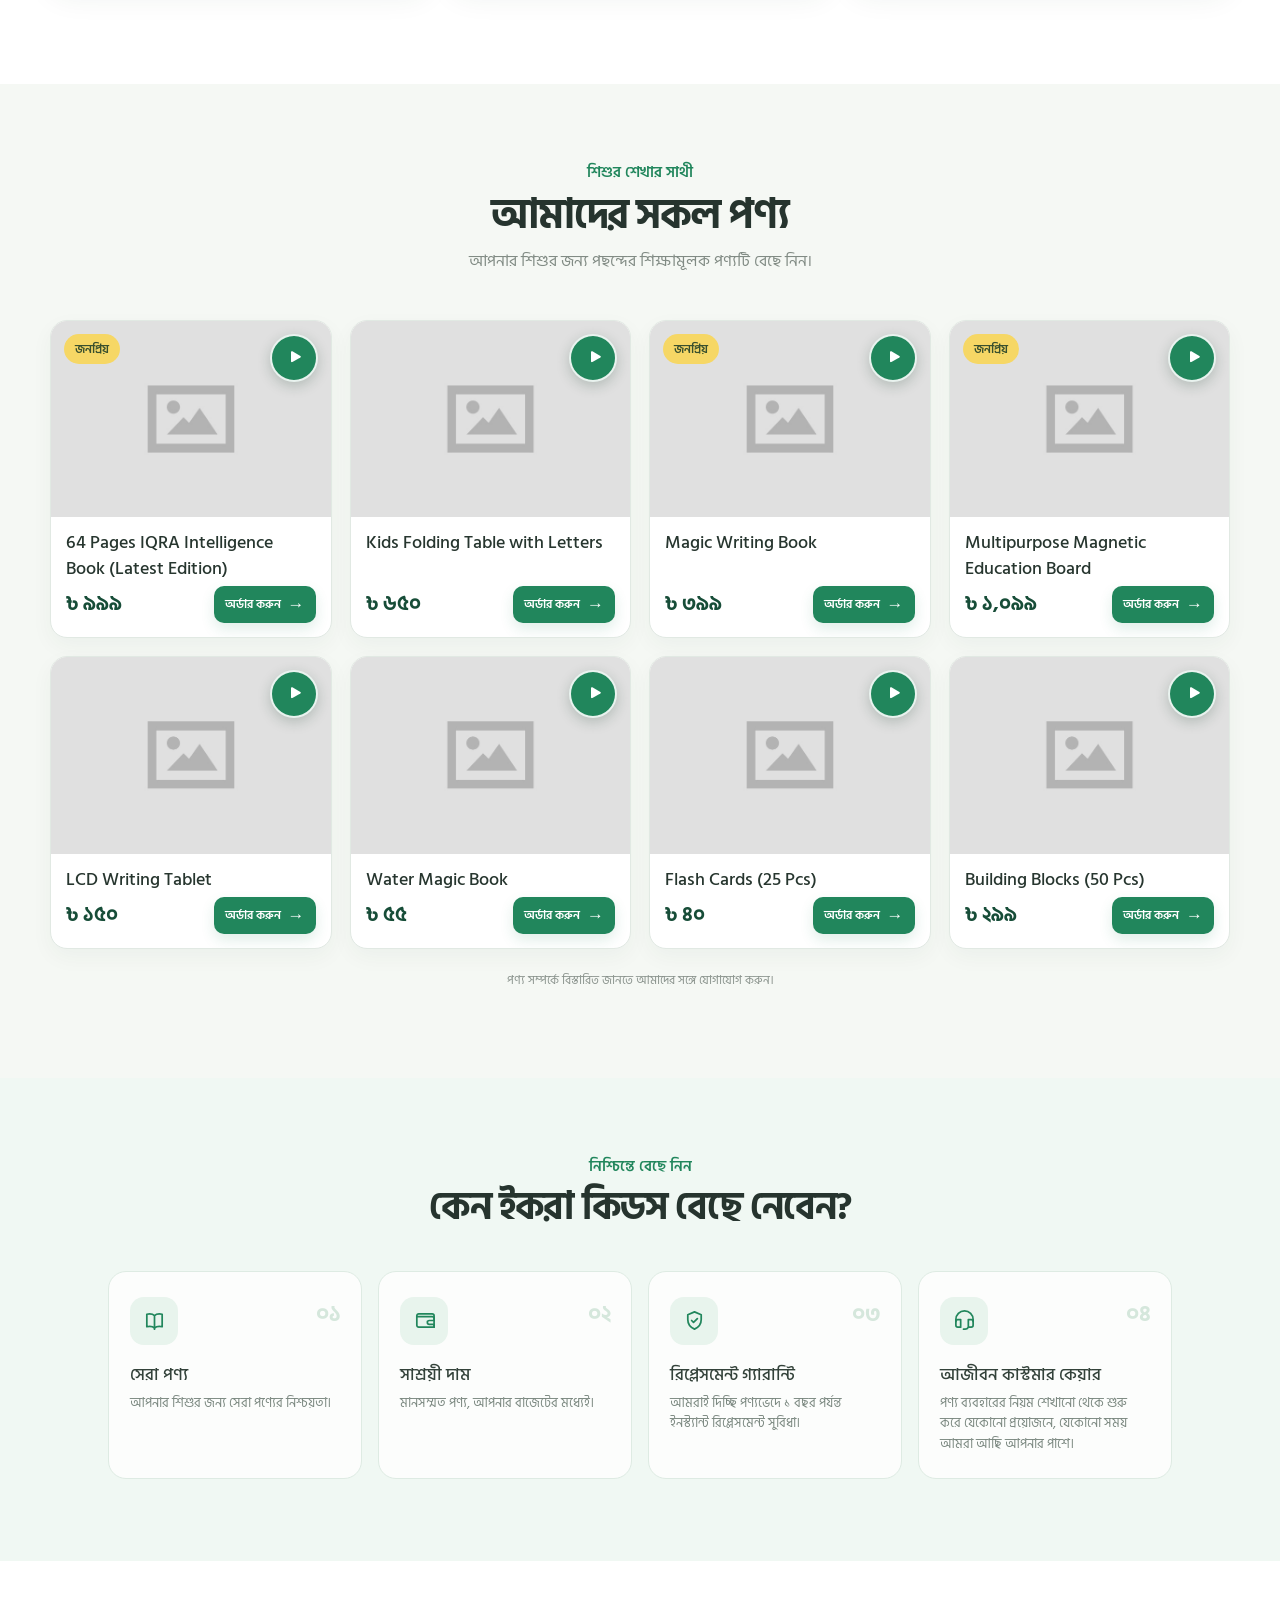
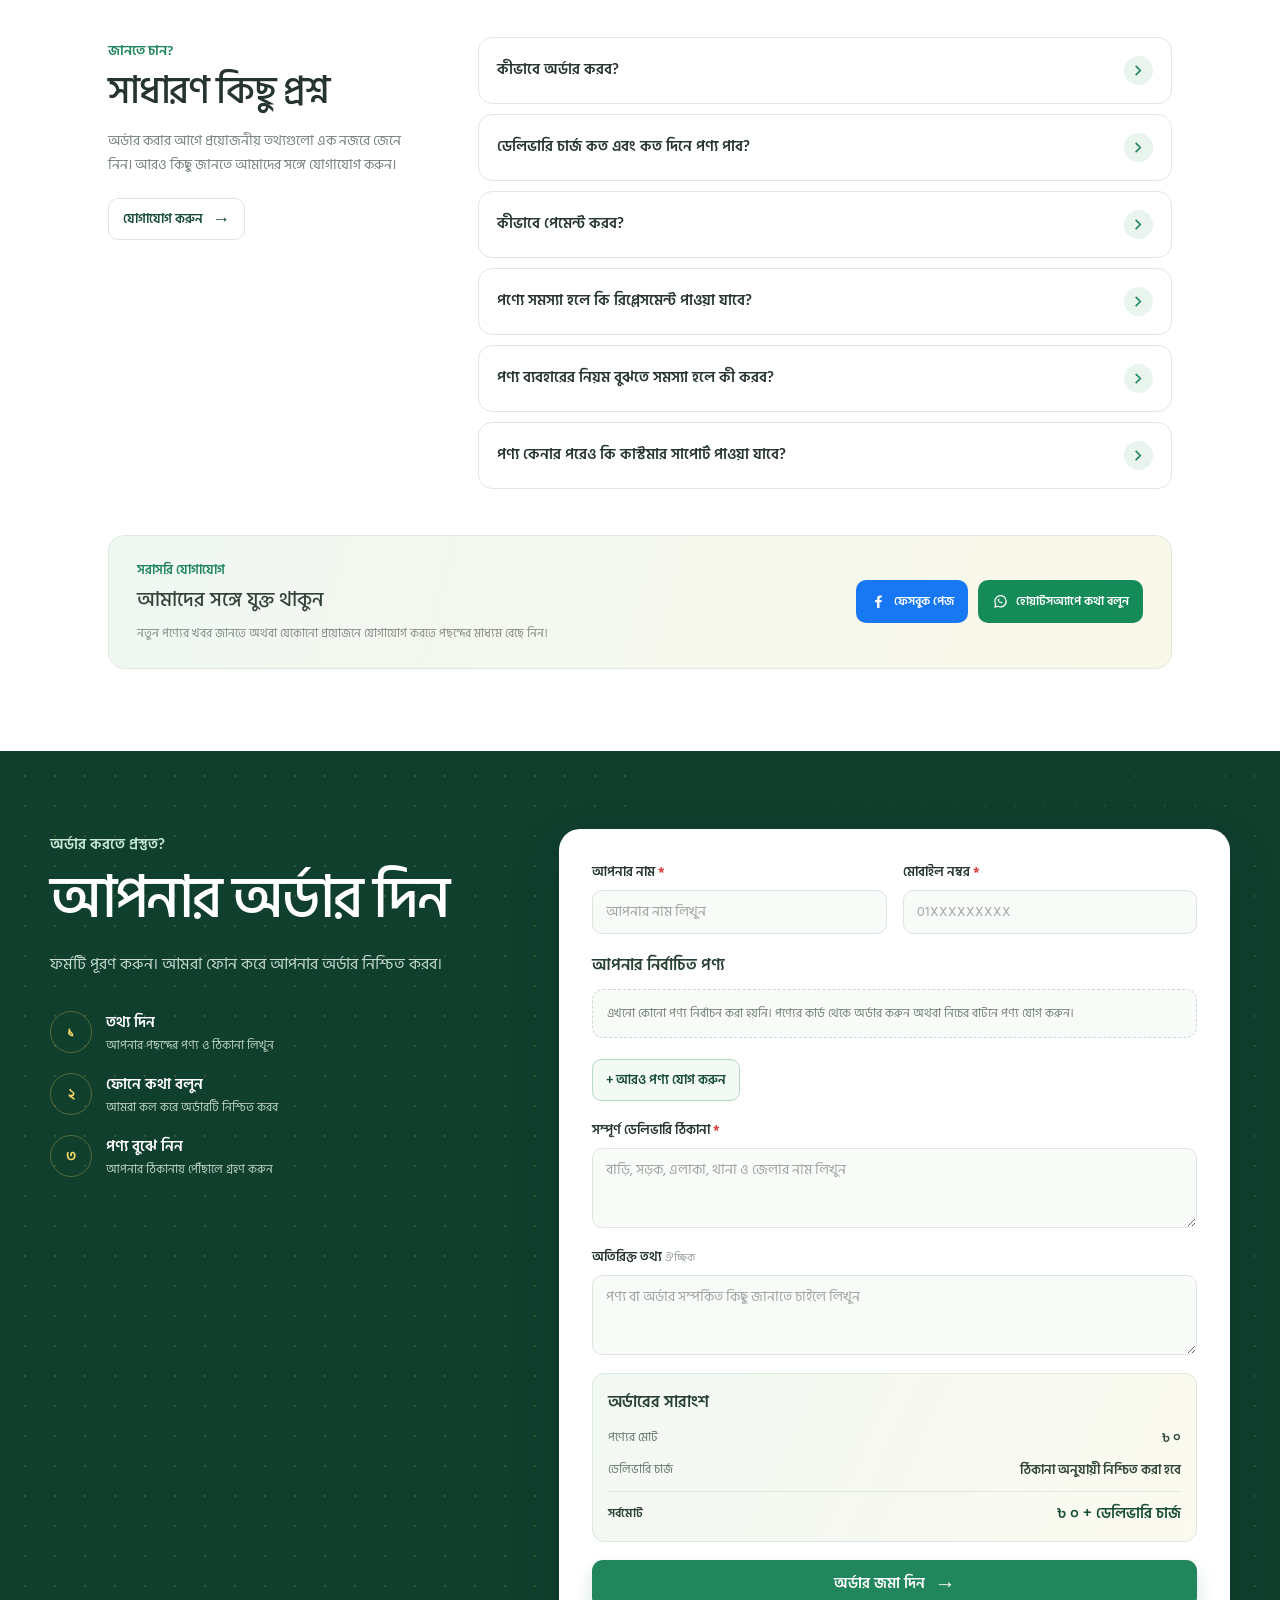
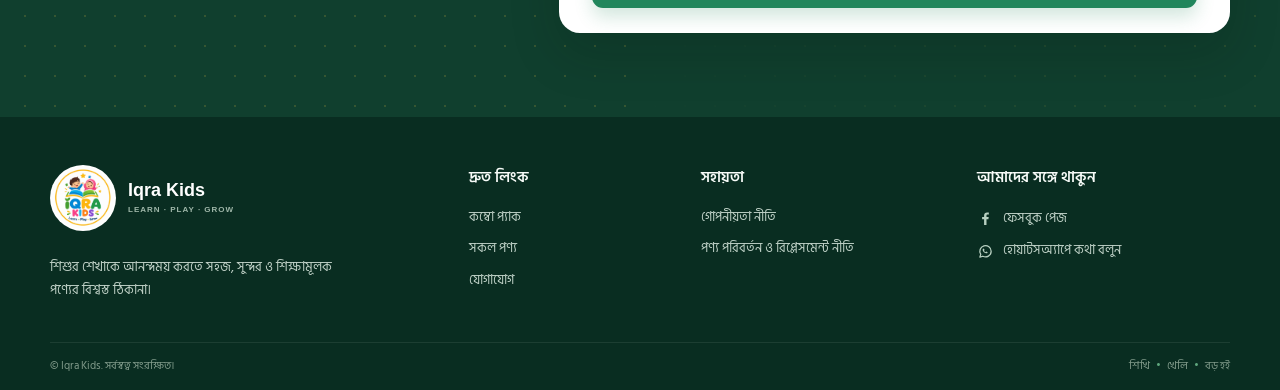
==== commit dd53c743: "order section updated" ====
--- a/index.html
+++ b/index.html
@@ -83,7 +83,7 @@
         </header>
 
         <div class="combo-grid">
-          <article class="combo-card">
+          <article class="combo-card" data-product-id="mega-combo" data-price="1999" data-delivery="free">
             <div class="combo-card__visual">
               <img class="combo-card__image" src="assets/default.jpg" alt="IQRA Mega Combo Picture" loading="lazy">
               <span class="combo-card__badge">ফ্রি ডেলিভারি</span>
@@ -106,12 +106,12 @@
               </ul>
               <div class="combo-card__footer">
                 <p class="combo-card__price">৳ ১,৯৯৯</p>
-                <a class="combo-card__order" href="#order">অর্ডার করুন <span aria-hidden="true">→</span></a>
+                <a class="combo-card__order" href="#order" data-order-product-id="mega-combo">অর্ডার করুন <span aria-hidden="true">→</span></a>
               </div>
             </div>
           </article>
 
-          <article class="combo-card">
+          <article class="combo-card" data-product-id="premium-combo" data-price="1499" data-delivery="free">
             <div class="combo-card__visual">
               <img class="combo-card__image" src="assets/default.jpg" alt="IQRA Premium Combo Picture" loading="lazy">
               <span class="combo-card__badge">ফ্রি ডেলিভারি</span>
@@ -133,12 +133,12 @@
               </ul>
               <div class="combo-card__footer">
                 <p class="combo-card__price">৳ ১,৪৯৯</p>
-                <a class="combo-card__order" href="#order">অর্ডার করুন <span aria-hidden="true">→</span></a>
+                <a class="combo-card__order" href="#order" data-order-product-id="premium-combo">অর্ডার করুন <span aria-hidden="true">→</span></a>
               </div>
             </div>
           </article>
 
-          <article class="combo-card">
+          <article class="combo-card" data-product-id="discovery-combo" data-price="1099" data-delivery="free">
             <div class="combo-card__visual">
               <img class="combo-card__image" src="assets/default.jpg" alt="IQRA Discovery Combo Picture" loading="lazy">
               <span class="combo-card__badge">ফ্রি ডেলিভারি</span>
@@ -159,7 +159,7 @@
               </ul>
               <div class="combo-card__footer">
                 <p class="combo-card__price">৳ ১,০৯৯</p>
-                <a class="combo-card__order" href="#order">অর্ডার করুন <span aria-hidden="true">→</span></a>
+                <a class="combo-card__order" href="#order" data-order-product-id="discovery-combo">অর্ডার করুন <span aria-hidden="true">→</span></a>
               </div>
             </div>
           </article>
@@ -176,80 +176,80 @@
         </header>
 
         <div class="products-grid">
-          <article class="product-card">
+          <article class="product-card" data-product-id="intelligence-book" data-price="999">
             <div class="combo-card__visual product-card__visual">
               <img class="combo-card__image" src="assets/default.jpg" alt="64 Pages IQRA Intelligence Book" loading="lazy">
               <span class="product-card__badge">জনপ্রিয়</span>
               <button class="combo-card__play" type="button" data-video="assets/product-alphabet.mp4" aria-label="64 Pages IQRA Intelligence Book ভিডিও চালান"><svg aria-hidden="true" viewBox="0 0 24 24"><path d="M8 5.8c0-.8.9-1.3 1.6-.9l9.1 5.3a1 1 0 0 1 0 1.7l-9.1 5.3c-.7.4-1.6-.1-1.6-.9V5.8Z" fill="currentColor"/></svg></button>
               <video class="combo-card__video" controls playsinline preload="none" hidden aria-label="64 Pages IQRA Intelligence Book ভিডিও"></video>
             </div>
-            <div class="product-card__body"><h3>64 Pages IQRA Intelligence Book (Latest Edition)</h3><div class="product-card__footer"><strong>৳ ৯৯৯</strong><a href="#order">অর্ডার করুন <span aria-hidden="true">→</span></a></div></div>
-          </article>
-
-          <article class="product-card">
+            <div class="product-card__body"><h3>64 Pages IQRA Intelligence Book (Latest Edition)</h3><div class="product-card__footer"><strong>৳ ৯৯৯</strong><a href="#order" data-order-product-id="intelligence-book">অর্ডার করুন <span aria-hidden="true">→</span></a></div></div>
+          </article>
+
+          <article class="product-card" data-product-id="folding-letter-table" data-price="650">
             <div class="combo-card__visual product-card__visual">
               <img class="combo-card__image" src="assets/default.jpg" alt="Kids Folding Table with Letters" loading="lazy">
               <button class="combo-card__play" type="button" data-video="assets/product-abacus.mp4" aria-label="Kids Folding Table with Letters ভিডিও চালান"><svg aria-hidden="true" viewBox="0 0 24 24"><path d="M8 5.8c0-.8.9-1.3 1.6-.9l9.1 5.3a1 1 0 0 1 0 1.7l-9.1 5.3c-.7.4-1.6-.1-1.6-.9V5.8Z" fill="currentColor"/></svg></button>
               <video class="combo-card__video" controls playsinline preload="none" hidden aria-label="Kids Folding Table with Letters ভিডিও"></video>
             </div>
-            <div class="product-card__body"><h3>Kids Folding Table with Letters</h3><div class="product-card__footer"><strong>৳ ৬৫০</strong><a href="#order">অর্ডার করুন <span aria-hidden="true">→</span></a></div></div>
-          </article>
-
-          <article class="product-card">
+            <div class="product-card__body"><h3>Kids Folding Table with Letters</h3><div class="product-card__footer"><strong>৳ ৬৫০</strong><a href="#order" data-order-product-id="folding-letter-table">অর্ডার করুন <span aria-hidden="true">→</span></a></div></div>
+          </article>
+
+          <article class="product-card" data-product-id="magic-writing-book" data-price="399">
             <div class="combo-card__visual product-card__visual">
               <img class="combo-card__image" src="assets/default.jpg" alt="Magic Writing Book" loading="lazy">
               <span class="product-card__badge">জনপ্রিয়</span>
               <button class="combo-card__play" type="button" data-video="assets/product-shape-sorter.mp4" aria-label="Magic Writing Book ভিডিও চালান"><svg aria-hidden="true" viewBox="0 0 24 24"><path d="M8 5.8c0-.8.9-1.3 1.6-.9l9.1 5.3a1 1 0 0 1 0 1.7l-9.1 5.3c-.7.4-1.6-.1-1.6-.9V5.8Z" fill="currentColor"/></svg></button>
               <video class="combo-card__video" controls playsinline preload="none" hidden aria-label="Magic Writing Book ভিডিও"></video>
             </div>
-            <div class="product-card__body"><h3>Magic Writing Book</h3><div class="product-card__footer"><strong>৳ ৩৯৯</strong><a href="#order">অর্ডার করুন <span aria-hidden="true">→</span></a></div></div>
-          </article>
-
-          <article class="product-card">
+            <div class="product-card__body"><h3>Magic Writing Book</h3><div class="product-card__footer"><strong>৳ ৩৯৯</strong><a href="#order" data-order-product-id="magic-writing-book">অর্ডার করুন <span aria-hidden="true">→</span></a></div></div>
+          </article>
+
+          <article class="product-card" data-product-id="magnetic-education-board" data-price="1099">
             <div class="combo-card__visual product-card__visual">
               <img class="combo-card__image" src="assets/default.jpg" alt="Multipurpose Magnetic Education Board" loading="lazy">
               <span class="product-card__badge">জনপ্রিয়</span>
               <button class="combo-card__play" type="button" data-video="assets/product-word-cards.mp4" aria-label="Multipurpose Magnetic Education Board ভিডিও চালান"><svg aria-hidden="true" viewBox="0 0 24 24"><path d="M8 5.8c0-.8.9-1.3 1.6-.9l9.1 5.3a1 1 0 0 1 0 1.7l-9.1 5.3c-.7.4-1.6-.1-1.6-.9V5.8Z" fill="currentColor"/></svg></button>
               <video class="combo-card__video" controls playsinline preload="none" hidden aria-label="Multipurpose Magnetic Education Board ভিডিও"></video>
             </div>
-            <div class="product-card__body"><h3>Multipurpose Magnetic Education Board</h3><div class="product-card__footer"><strong>৳ ১,০৯৯</strong><a href="#order">অর্ডার করুন <span aria-hidden="true">→</span></a></div></div>
-          </article>
-
-          <article class="product-card">
+            <div class="product-card__body"><h3>Multipurpose Magnetic Education Board</h3><div class="product-card__footer"><strong>৳ ১,০৯৯</strong><a href="#order" data-order-product-id="magnetic-education-board">অর্ডার করুন <span aria-hidden="true">→</span></a></div></div>
+          </article>
+
+          <article class="product-card" data-product-id="lcd-writing-tablet" data-price="150">
             <div class="combo-card__visual product-card__visual">
               <img class="combo-card__image" src="assets/default.jpg" alt="LCD Writing Tablet" loading="lazy">
               <button class="combo-card__play" type="button" data-video="assets/product-building-blocks.mp4" aria-label="LCD Writing Tablet ভিডিও চালান"><svg aria-hidden="true" viewBox="0 0 24 24"><path d="M8 5.8c0-.8.9-1.3 1.6-.9l9.1 5.3a1 1 0 0 1 0 1.7l-9.1 5.3c-.7.4-1.6-.1-1.6-.9V5.8Z" fill="currentColor"/></svg></button>
               <video class="combo-card__video" controls playsinline preload="none" hidden aria-label="LCD Writing Tablet ভিডিও"></video>
             </div>
-            <div class="product-card__body"><h3>LCD Writing Tablet</h3><div class="product-card__footer"><strong>৳ ১৫০</strong><a href="#order">অর্ডার করুন <span aria-hidden="true">→</span></a></div></div>
-          </article>
-
-          <article class="product-card">
+            <div class="product-card__body"><h3>LCD Writing Tablet</h3><div class="product-card__footer"><strong>৳ ১৫০</strong><a href="#order" data-order-product-id="lcd-writing-tablet">অর্ডার করুন <span aria-hidden="true">→</span></a></div></div>
+          </article>
+
+          <article class="product-card" data-product-id="water-magic-book" data-price="55">
             <div class="combo-card__visual product-card__visual">
               <img class="combo-card__image" src="assets/default.jpg" alt="Water Magic Book" loading="lazy">
               <!-- <span class="product-card__badge">নতুন</span> -->
               <button class="combo-card__play" type="button" data-video="assets/product-geometry-puzzle.mp4" aria-label="Water Magic Book ভিডিও চালান"><svg aria-hidden="true" viewBox="0 0 24 24"><path d="M8 5.8c0-.8.9-1.3 1.6-.9l9.1 5.3a1 1 0 0 1 0 1.7l-9.1 5.3c-.7.4-1.6-.1-1.6-.9V5.8Z" fill="currentColor"/></svg></button>
               <video class="combo-card__video" controls playsinline preload="none" hidden aria-label="Water Magic Book ভিডিও"></video>
             </div>
-            <div class="product-card__body"><h3>Water Magic Book</h3><div class="product-card__footer"><strong>৳ ৫৫</strong><a href="#order">অর্ডার করুন <span aria-hidden="true">→</span></a></div></div>
-          </article>
-
-          <article class="product-card">
+            <div class="product-card__body"><h3>Water Magic Book</h3><div class="product-card__footer"><strong>৳ ৫৫</strong><a href="#order" data-order-product-id="water-magic-book">অর্ডার করুন <span aria-hidden="true">→</span></a></div></div>
+          </article>
+
+          <article class="product-card" data-product-id="flash-cards-25" data-price="40">
             <div class="combo-card__visual product-card__visual">
               <img class="combo-card__image" src="assets/default.jpg" alt="Flash Cards" loading="lazy">
               <button class="combo-card__play" type="button" data-video="assets/product-color-learning.mp4" aria-label="Flash Cards ভিডিও চালান"><svg aria-hidden="true" viewBox="0 0 24 24"><path d="M8 5.8c0-.8.9-1.3 1.6-.9l9.1 5.3a1 1 0 0 1 0 1.7l-9.1 5.3c-.7.4-1.6-.1-1.6-.9V5.8Z" fill="currentColor"/></svg></button>
               <video class="combo-card__video" controls playsinline preload="none" hidden aria-label="Flash Cards ভিডিও"></video>
             </div>
-            <div class="product-card__body"><h3>Flash Cards (25 Pcs)</h3><div class="product-card__footer"><strong>৳ ৪০</strong><a href="#order">অর্ডার করুন <span aria-hidden="true">→</span></a></div></div>
-          </article>
-
-          <article class="product-card">
+            <div class="product-card__body"><h3>Flash Cards (25 Pcs)</h3><div class="product-card__footer"><strong>৳ ৪০</strong><a href="#order" data-order-product-id="flash-cards-25">অর্ডার করুন <span aria-hidden="true">→</span></a></div></div>
+          </article>
+
+          <article class="product-card" data-product-id="building-blocks-50" data-price="299">
             <div class="combo-card__visual product-card__visual">
               <img class="combo-card__image" src="assets/default.jpg" alt="Building Blocks" loading="lazy">
               <button class="combo-card__play" type="button" data-video="assets/product-number-letter-blocks.mp4" aria-label="Building Blocks ভিডিও চালান"><svg aria-hidden="true" viewBox="0 0 24 24"><path d="M8 5.8c0-.8.9-1.3 1.6-.9l9.1 5.3a1 1 0 0 1 0 1.7l-9.1 5.3c-.7.4-1.6-.1-1.6-.9V5.8Z" fill="currentColor"/></svg></button>
               <video class="combo-card__video" controls playsinline preload="none" hidden aria-label="Building Blocks ভিডিও"></video>
             </div>
-            <div class="product-card__body"><h3>Building Blocks (50 Pcs)</h3><div class="product-card__footer"><strong>৳ ২৯৯</strong><a href="#order">অর্ডার করুন <span aria-hidden="true">→</span></a></div></div>
+            <div class="product-card__body"><h3>Building Blocks (50 Pcs)</h3><div class="product-card__footer"><strong>৳ ২৯৯</strong><a href="#order" data-order-product-id="building-blocks-50">অর্ডার করুন <span aria-hidden="true">→</span></a></div></div>
           </article>
         </div>
         <p class="products__note">পণ্য সম্পর্কে বিস্তারিত জানতে আমাদের সঙ্গে যোগাযোগ করুন।</p>
@@ -307,11 +307,11 @@
               <div class="faq-answer" id="faq-answer-1" role="region" aria-labelledby="faq-question-1" hidden><p>
 ১. আপনার পছন্দের পণ্যের নিচে থাকা <b>“অর্ডার করুন”</b> বাটনে ক্লিক করুন।<br>
 
-২. অর্ডার ফর্মে আপনার নাম, মোবাইল নম্বর ও ঠিকানা দিন। পণ্যের সংখ্যা বাড়াতে <b>+</b> বাটনে ক্লিক করুন, তারপর প্রতিটি পণ্য ও তার পরিমাণ নির্বাচন করুন।<br>
-
-৩. সব তথ্য সঠিকভাবে পূরণ করে <b>“অর্ডার জমা দিন”</b> বাটনে ক্লিক করুন।<br>
-
-৪. আপনি চাইলে আমাদের <b>Facebook পেজ অথবা WhatsApp</b>-এর মাধ্যমেও অর্ডার করতে পারবেন।<br>
+২. পণ্যের কার্ড থেকে <b>“অর্ডার করুন”</b> চাপলে সেটি সরাসরি অর্ডারে যোগ হবে। আরও পণ্য চাইলে অর্ডার ফর্মের <b>“আরও পণ্য যোগ করুন”</b> বাটন ব্যবহার করুন।<br>
+
+৩. প্রতিটি পণ্যের পরিমাণ দেখে আপনার নাম, মোবাইল নম্বর ও সম্পূর্ণ ঠিকানা দিন। অর্ডার জমা দেওয়ার আগে সারাংশে পণ্যের মোট মূল্য দেখে নিন।<br>
+
+৪. সব তথ্য সঠিকভাবে পূরণ করে <b>“অর্ডার জমা দিন”</b> বাটনে ক্লিক করুন। আপনি চাইলে আমাদের <b>Facebook পেজ অথবা WhatsApp</b>-এর মাধ্যমেও অর্ডার করতে পারবেন।<br>
 
 ৫. অর্ডার জমা দেওয়ার কিছুক্ষণের মধ্যেই আমাদের প্রতিনিধি ফোন করে আপনার অর্ডার নিশ্চিত করবেন। তাই সঠিক মোবাইল নম্বর দিয়ে নিশ্চিন্তে অর্ডার করুন।</p></div>
             </article>
@@ -338,7 +338,7 @@
               <h3><button class="faq-question" type="button" aria-expanded="false" aria-controls="faq-answer-4" id="faq-question-4"><span>পণ্যে সমস্যা হলে কি রিপ্লেসমেন্ট পাওয়া যাবে?</span><span class="faq-chevron" aria-hidden="true"><svg viewBox="0 0 16 16"><path d="m5.5 3.5 4.5 4.5-4.5 4.5"/></svg></span></button></h3>
               <div class="faq-answer" id="faq-answer-4" role="region" aria-labelledby="faq-question-4" hidden><p>গ্রাহকদের সেরা পণ্য ও সেরা সার্ভিস দেওয়াই আমাদের একান্ত লক্ষ্য। তাই পণ্যভেদে ডেলিভারির পর সর্বোচ্চ <b>১ বছর পর্যন্ত</b> বিভিন্ন সমস্যায় আমরা দিচ্ছি <b>ইনস্ট্যান্ট রিপ্লেসমেন্ট সুবিধা!</b>
 
-রিপ্লেসমেন্টের শর্তাবলি ও বিস্তারিত জানতে আমাদের <a href="product-return-policy.html" target="_blank" rel="noopener noreferrer">পণ্য পরিবর্তন নীতি</a> পড়ুন।</p></div>
+রিপ্লেসমেন্টের শর্তাবলি ও বিস্তারিত জানতে আমাদের <a href="product-return-policy/" target="_blank" rel="noopener noreferrer">পণ্য পরিবর্তন নীতি</a> পড়ুন।</p></div>
             </article>
             <article class="faq-item">
               <h3><button class="faq-question" type="button" aria-expanded="false" aria-controls="faq-answer-6" id="faq-question-6"><span>পণ্য ব্যবহারের নিয়ম বুঝতে সমস্যা হলে কী করব?</span><span class="faq-chevron" aria-hidden="true"><svg viewBox="0 0 16 16"><path d="m5.5 3.5 4.5 4.5-4.5 4.5"/></svg></span></button></h3>
@@ -389,50 +389,22 @@
               <span>মোবাইল নম্বর <b>*</b></span>
               <input name="phone" type="tel" autocomplete="tel" inputmode="tel" placeholder="01XXXXXXXXX" required>
             </label>
-            <div class="order-field order-field--wide order-product-count-field">
-              <span id="product-count-label">কত ধরনের পণ্য অর্ডার করবেন?</span>
-              <div class="quantity-control order-product-count" role="group" aria-labelledby="product-count-label">
-                <button class="quantity-control__button" type="button" data-product-count-step="-1" aria-label="পণ্যের সংখ্যা কমান">−</button>
-                <output class="quantity-control__value" id="product-count-value" aria-live="polite">1</output>
-                <input type="hidden" name="product_types" value="1">
-                <button class="quantity-control__button" type="button" data-product-count-step="1" aria-label="পণ্যের সংখ্যা বাড়ান">+</button>
+            <section class="order-cart order-field--wide" aria-labelledby="order-cart-title">
+              <h3 id="order-cart-title">আপনার নির্বাচিত পণ্য</h3>
+              <div class="order-cart__items" id="order-items" aria-live="polite"></div>
+              <p class="order-cart__empty" id="order-cart-empty">এখনো কোনো পণ্য নির্বাচন করা হয়নি। পণ্যের কার্ড থেকে অর্ডার করুন অথবা নিচের বাটনে পণ্য যোগ করুন।</p>
+              <button class="order-add-button" id="open-product-picker" type="button" aria-expanded="false" aria-controls="product-picker">+ আরও পণ্য যোগ করুন</button>
+              <div class="product-picker" id="product-picker" hidden>
+                <div class="product-picker__heading">
+                  <h4>পণ্য বেছে নিন</h4>
+                  <button class="product-picker__close" id="close-product-picker" type="button" aria-label="পণ্য তালিকা বন্ধ করুন">×</button>
+                </div>
+                <label class="product-picker__search-label" for="product-search">পণ্য খুঁজুন</label>
+                <input class="product-picker__search" id="product-search" type="search" placeholder="পণ্যের নাম লিখুন" autocomplete="off">
+                <div class="product-picker__grid" id="product-picker-items"></div>
+                <p class="product-picker__empty" id="product-picker-empty" hidden>এই নামে কোনো পণ্য পাওয়া যায়নি।</p>
               </div>
-            </div>
-            <div class="order-product-list order-field--wide" id="order-products" aria-live="polite"></div>
-            <template id="order-product-template">
-              <div class="order-product-item">
-                <label class="order-field order-product-item__select">
-                  <span>পণ্য নির্বাচন করুন <b>*</b></span>
-                  <select required>
-                    <option value="" selected disabled>পণ্য বেছে নিন</option>
-                    <optgroup label="কম্বো প্যাক">
-                      <option value="IQRA Mega Combo">IQRA Mega Combo</option>
-                      <option value="IQRA Premium Combo">IQRA Premium Combo</option>
-                      <option value="IQRA Discovery Combo">IQRA Discovery Combo</option>
-                    </optgroup>
-                    <optgroup label="সকল পণ্য">
-                      <option value="64 Pages IQRA Intelligence Book">64 Pages IQRA Intelligence Book</option>
-                      <option value="Kids Folding Table with Letters">Kids Folding Table with Letters</option>
-                      <option value="Magic Writing Book">Magic Writing Book</option>
-                      <option value="Multipurpose Magnetic Education Board">Multipurpose Magnetic Education Board</option>
-                      <option value="LCD Writing Tablet">LCD Writing Tablet</option>
-                      <option value="Water Magic Book">Water Magic Book</option>
-                      <option value="Flash Cards">Flash Cards</option>
-                      <option value="Building Blocks">Building Blocks</option>
-                    </optgroup>
-                  </select>
-                </label>
-                <div class="order-field order-product-item__quantity">
-                  <span class="order-product-item__quantity-label">পরিমাণ</span>
-                  <div class="quantity-control" role="group">
-                    <button class="quantity-control__button" type="button" data-item-quantity-step="-1" aria-label="পরিমাণ কমান">−</button>
-                    <output class="quantity-control__value" aria-live="polite">1</output>
-                    <input type="hidden" value="1">
-                    <button class="quantity-control__button" type="button" data-item-quantity-step="1" aria-label="পরিমাণ বাড়ান">+</button>
-                  </div>
-                </div>
-              </div>
-            </template>
+            </section>
             <label class="order-field order-field--wide">
               <span>সম্পূর্ণ ডেলিভারি ঠিকানা <b>*</b></span>
               <textarea name="address" rows="3" autocomplete="street-address" placeholder="বাড়ি, সড়ক, এলাকা, থানা ও জেলার নাম লিখুন" required></textarea>
@@ -441,6 +413,12 @@
               <span>অতিরিক্ত তথ্য <small>ঐচ্ছিক</small></span>
               <textarea name="notes" rows="2" placeholder="পণ্য বা অর্ডার সম্পর্কিত কিছু জানাতে চাইলে লিখুন"></textarea>
             </label>
+            <section class="order-summary order-field--wide" aria-labelledby="order-summary-title">
+              <h3 id="order-summary-title">অর্ডারের সারাংশ</h3>
+              <div class="order-summary__row"><span>পণ্যের মোট</span><strong id="order-subtotal">৳ ০</strong></div>
+              <div class="order-summary__row"><span>ডেলিভারি চার্জ</span><strong id="order-delivery">ঠিকানা অনুযায়ী নিশ্চিত করা হবে</strong></div>
+              <div class="order-summary__row order-summary__total"><span>সর্বমোট</span><strong id="order-total">৳ ০ + ডেলিভারি চার্জ</strong></div>
+            </section>
             <button class="order-form__submit" type="submit">অর্ডার জমা দিন <span aria-hidden="true">→</span></button>
 <!--            <p class="order-form__privacy"><svg aria-hidden="true" viewBox="0 0 24 24" fill="none"><path d="M12 3 5 6v5c0 4.5 2.9 8.5 7 10 4.1-1.5 7-5.5 7-10V6l-7-3Z" stroke="currentColor" stroke-width="1.7"/><path d="m9 12 2 2 4-4" stroke="currentColor" stroke-width="1.7" stroke-linecap="round" stroke-linejoin="round"/></svg>একাধিক পণ্য অর্ডার করতে চাইলে প্রতিটি পণ্যের জন্য একই প্রক্রিয়া অনুসরণ করুন।</p>-->
             <p class="order-form__status" id="order-status" role="status" aria-live="polite"></p>
@@ -478,8 +456,8 @@
 
         <nav class="footer-links" aria-label="সহায়তা">
           <h2>সহায়তা</h2>
-          <a href="privacy-policy.html">গোপনীয়তা নীতি</a>
-            <a href="product-return-policy.html">পণ্য পরিবর্তন ও রিপ্লেসমেন্ট নীতি</a>
+          <a href="privacy-policy/">গোপনীয়তা নীতি</a>
+            <a href="product-return-policy/">পণ্য পরিবর্তন ও রিপ্লেসমেন্ট নীতি</a>
         </nav>
 
         <div class="footer-links footer-social">
--- a/styles.css
+++ b/styles.css
@@ -317,11 +317,49 @@
 .quantity-control__button:first-child { border-right: 1px solid #e1e8e2; }
 .quantity-control__button:last-child { border-left: 1px solid #e1e8e2; }
 .quantity-control__value { display: grid; place-items: center; color: #174d38; font-size: 18px; font-weight: 600; }
-.order-product-count { max-width: 220px; }
-.order-product-list { display: grid; gap: 12px; }
-.order-product-item { min-width: 0; padding: 13px; display: grid; grid-template-columns: minmax(0, 1fr) minmax(130px, .42fr); align-items: end; gap: 13px; border: 1px solid #e4ebe5; border-radius: 12px; background: #fcfdfc; }
-.order-product-item__select select { min-width: 0; }
-.order-product-item__quantity { min-width: 0; }
+.order-cart h3, .order-summary h3 { margin: 0 0 11px; color: #284033; font-size: 16px; font-weight: 600; }
+.order-cart__items { display: grid; gap: 10px; }
+.order-cart__empty { margin: 0 0 10px; padding: 14px; border: 1px dashed #cddbd0; border-radius: 11px; color: #718078; background: #f8fbf8; font-size: 12px; line-height: 1.6; }
+.order-cart__empty[hidden] { display: none; }
+.order-cart-item { min-width: 0; padding: 11px; display: grid; grid-template-columns: 62px minmax(0, 1fr) auto; align-items: center; gap: 12px; border: 1px solid #e2eae4; border-radius: 12px; background: #fff; }
+.order-cart-item__image { width: 62px; height: 62px; border-radius: 9px; object-fit: cover; background: #f1f4f1; }
+.order-cart-item__details { min-width: 0; }
+.order-cart-item__details h4 { margin: 0 0 3px; color: #2b3c32; font-size: 14px; font-weight: 600; line-height: 1.45; overflow-wrap: anywhere; }
+.order-cart-item__details p { margin: 0; color: #758178; font-size: 12px; }
+.order-cart-item__line-price { display: block; margin-top: 3px; color: var(--green-dark); font-size: 13px; }
+.order-cart-item__actions { display: grid; justify-items: end; gap: 6px; }
+.order-cart-item__quantity { width: 116px; min-height: 35px; grid-template-columns: 35px 1fr 35px; }
+.order-cart-item__quantity .quantity-control__button { min-height: 34px; font-size: 18px; }
+.order-cart-item__quantity .quantity-control__value { font-size: 14px; }
+.order-cart-item__remove { padding: 2px 0; border: 0; color: #9a574f; background: transparent; font: 500 11px 'Hind Siliguri', 'Noto Sans Bengali', sans-serif; text-decoration: underline; text-underline-offset: 2px; cursor: pointer; }
+.order-add-button { min-height: 42px; margin-top: 11px; padding: 0 13px; border: 1px solid #b9d8c4; border-radius: 9px; color: var(--green-dark); background: #f3f9f4; font: 600 13px 'Hind Siliguri', 'Noto Sans Bengali', sans-serif; cursor: pointer; transition: background .18s ease, border-color .18s ease; }
+.order-add-button:hover { border-color: var(--green); background: #eaf5ed; }
+.product-picker { margin-top: 12px; padding: 14px; border: 1px solid #dce8df; border-radius: 13px; background: #f8fbf8; }
+.product-picker[hidden], .product-picker__empty[hidden] { display: none; }
+.product-picker__heading { margin-bottom: 9px; display: flex; align-items: center; justify-content: space-between; gap: 10px; }
+.product-picker__heading h4 { margin: 0; color: #2b3e32; font-size: 14px; font-weight: 600; }
+.product-picker__close { width: 34px; height: 34px; border: 1px solid #dce8df; border-radius: 50%; color: #50645a; background: #fff; font: 22px/1 Arial, sans-serif; cursor: pointer; }
+.product-picker__search-label { display: block; margin-bottom: 5px; color: #65756b; font-size: 11px; font-weight: 500; }
+.product-picker__search { width: 100%; min-height: 40px; margin-bottom: 10px; padding: 0 11px; border: 1px solid #dce5de; border-radius: 9px; outline: none; color: #33433a; background: #fff; font: 400 13px 'Hind Siliguri', 'Noto Sans Bengali', sans-serif; }
+.product-picker__search:focus { border-color: var(--green); box-shadow: 0 0 0 3px rgba(33,134,92,.11); }
+.product-picker__grid { max-height: 330px; overflow-y: auto; display: grid; grid-template-columns: repeat(2, minmax(0, 1fr)); gap: 8px; }
+.product-picker__item { min-width: 0; padding: 8px; display: grid; grid-template-columns: 45px minmax(0, 1fr); align-items: center; gap: 8px; border: 1px solid #e1e9e3; border-radius: 10px; color: inherit; background: #fff; text-align: left; cursor: pointer; transition: border-color .18s ease, background .18s ease; }
+.product-picker__item:hover:not(:disabled) { border-color: #a9cfb7; background: #f1f8f3; }
+.product-picker__item:disabled { cursor: default; background: #eef6f0; }
+.product-picker__item img { width: 45px; height: 45px; border-radius: 7px; object-fit: cover; background: #f1f4f1; }
+.product-picker__details { min-width: 0; display: grid; gap: 2px; }
+.product-picker__details strong { color: #34453a; font-size: 11px; font-weight: 600; line-height: 1.4; overflow-wrap: anywhere; }
+.product-picker__details small { color: var(--green-dark); font-size: 11px; font-weight: 600; }
+.product-picker__action { grid-column: 2; color: var(--green); font-size: 10px; font-weight: 600; }
+.product-picker__empty { margin: 8px 0 0; color: #77847b; font-size: 12px; }
+.order-summary { padding: 15px; border: 1px solid #dce9df; border-radius: 12px; background: linear-gradient(115deg, #f2f8f3, #fbfaef); }
+.order-summary h3 { margin-bottom: 7px; }
+.order-summary__row { min-height: 32px; display: flex; align-items: center; justify-content: space-between; gap: 12px; color: #68776e; font-size: 12px; }
+.order-summary__row strong { color: #31473a; font-size: 13px; font-weight: 600; text-align: right; }
+.order-summary__row small { color: #758178; font-size: 11px; text-align: right; }
+.order-summary__total { margin-top: 5px; padding-top: 9px; border-top: 1px solid #dce7dd; color: #273d30; font-weight: 600; }
+.order-summary__total strong { color: var(--green-dark); font-size: 15px; }
+.sr-only { position: absolute; width: 1px; height: 1px; padding: 0; margin: -1px; overflow: hidden; clip: rect(0, 0, 0, 0); white-space: nowrap; border: 0; }
 .order-form__submit { min-height: 48px; grid-column: 1 / -1; display: flex; align-items: center; justify-content: center; gap: 10px; border: 0; border-radius: 11px; color: #fff; background: var(--green); box-shadow: 0 9px 18px rgba(33,134,92,.2); font: 600 15px 'Hind Siliguri', 'Noto Sans Bengali', sans-serif; cursor: pointer; transition: background .2s ease, transform .2s ease, box-shadow .2s ease; }
 .order-form__submit:hover { background: #19744e; box-shadow: 0 12px 23px rgba(33,134,92,.26); transform: translateY(-1px); }
 .order-form__submit:disabled { cursor: wait; opacity: .72; transform: none; }
@@ -496,8 +534,16 @@
   .order-field input, .order-field select, .order-field textarea { min-height: 43px; padding-inline: 10px; font-size: 13px; }
   .order-field textarea { padding-top: 9px; }
   .quantity-control { min-height: 43px; grid-template-columns: 36px 1fr 36px; }
-  .order-product-count { max-width: none; }
-  .order-product-item { padding: 10px; grid-template-columns: minmax(0, 1fr) minmax(106px, .42fr); gap: 9px; }
+  .order-cart-item { grid-template-columns: 54px minmax(0, 1fr) 108px; gap: 9px; padding: 9px; }
+  .order-cart-item__image { width: 54px; height: 54px; }
+  .order-cart-item__details h4 { font-size: 13px; }
+  .order-cart-item__quantity { width: 106px; grid-template-columns: 32px 1fr 32px; }
+  .product-picker { padding: 11px; }
+  .product-picker__grid { grid-template-columns: 1fr; }
+  .product-picker__item { grid-template-columns: 48px minmax(0, 1fr) auto; }
+  .product-picker__item img { width: 48px; height: 48px; }
+  .product-picker__action { grid-column: 3; grid-row: 1; text-align: right; }
+  .order-summary { padding: 13px; }
   .order-form__submit { min-height: 46px; font-size: 14px; }
 }
 
@@ -545,7 +591,10 @@
   .order-form { padding: 19px 14px 16px; }
   .order-form__grid { grid-template-columns: 1fr; gap: 13px; }
   .order-field--wide, .order-form__submit, .order-form__privacy, .order-form__status { grid-column: 1; }
-  .order-product-item { grid-template-columns: 1fr; gap: 11px; }
+  .order-cart-item { grid-template-columns: 48px minmax(0, 1fr); gap: 8px; }
+  .order-cart-item__image { width: 48px; height: 48px; }
+  .order-cart-item__actions { grid-column: 2; display: flex; justify-content: space-between; align-items: center; gap: 8px; }
+  .order-cart-item__quantity { width: 112px; }
   .order-confirmation { padding: 29px 22px 23px; border-radius: 18px; }
   .order-confirmation h2 { font-size: 27px; }
   .order-confirmation > p:last-of-type { font-size: 14px; }
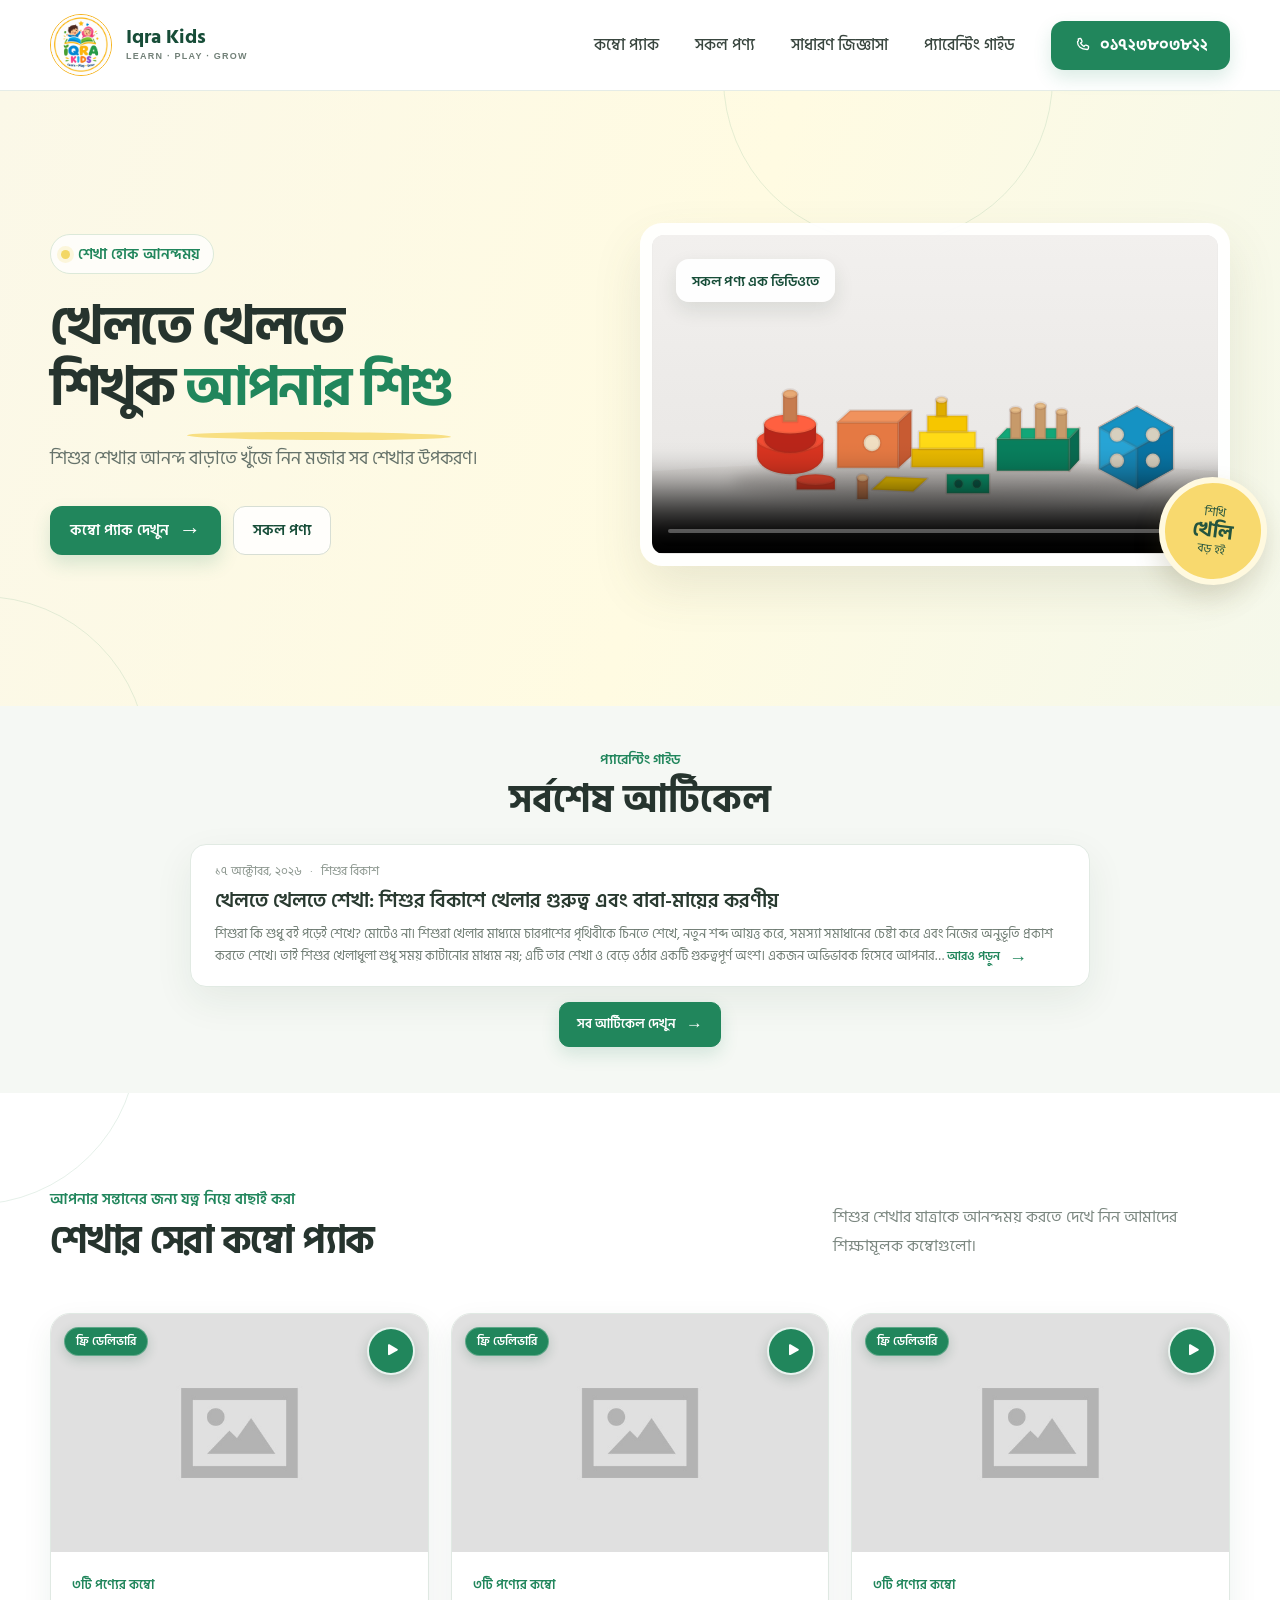
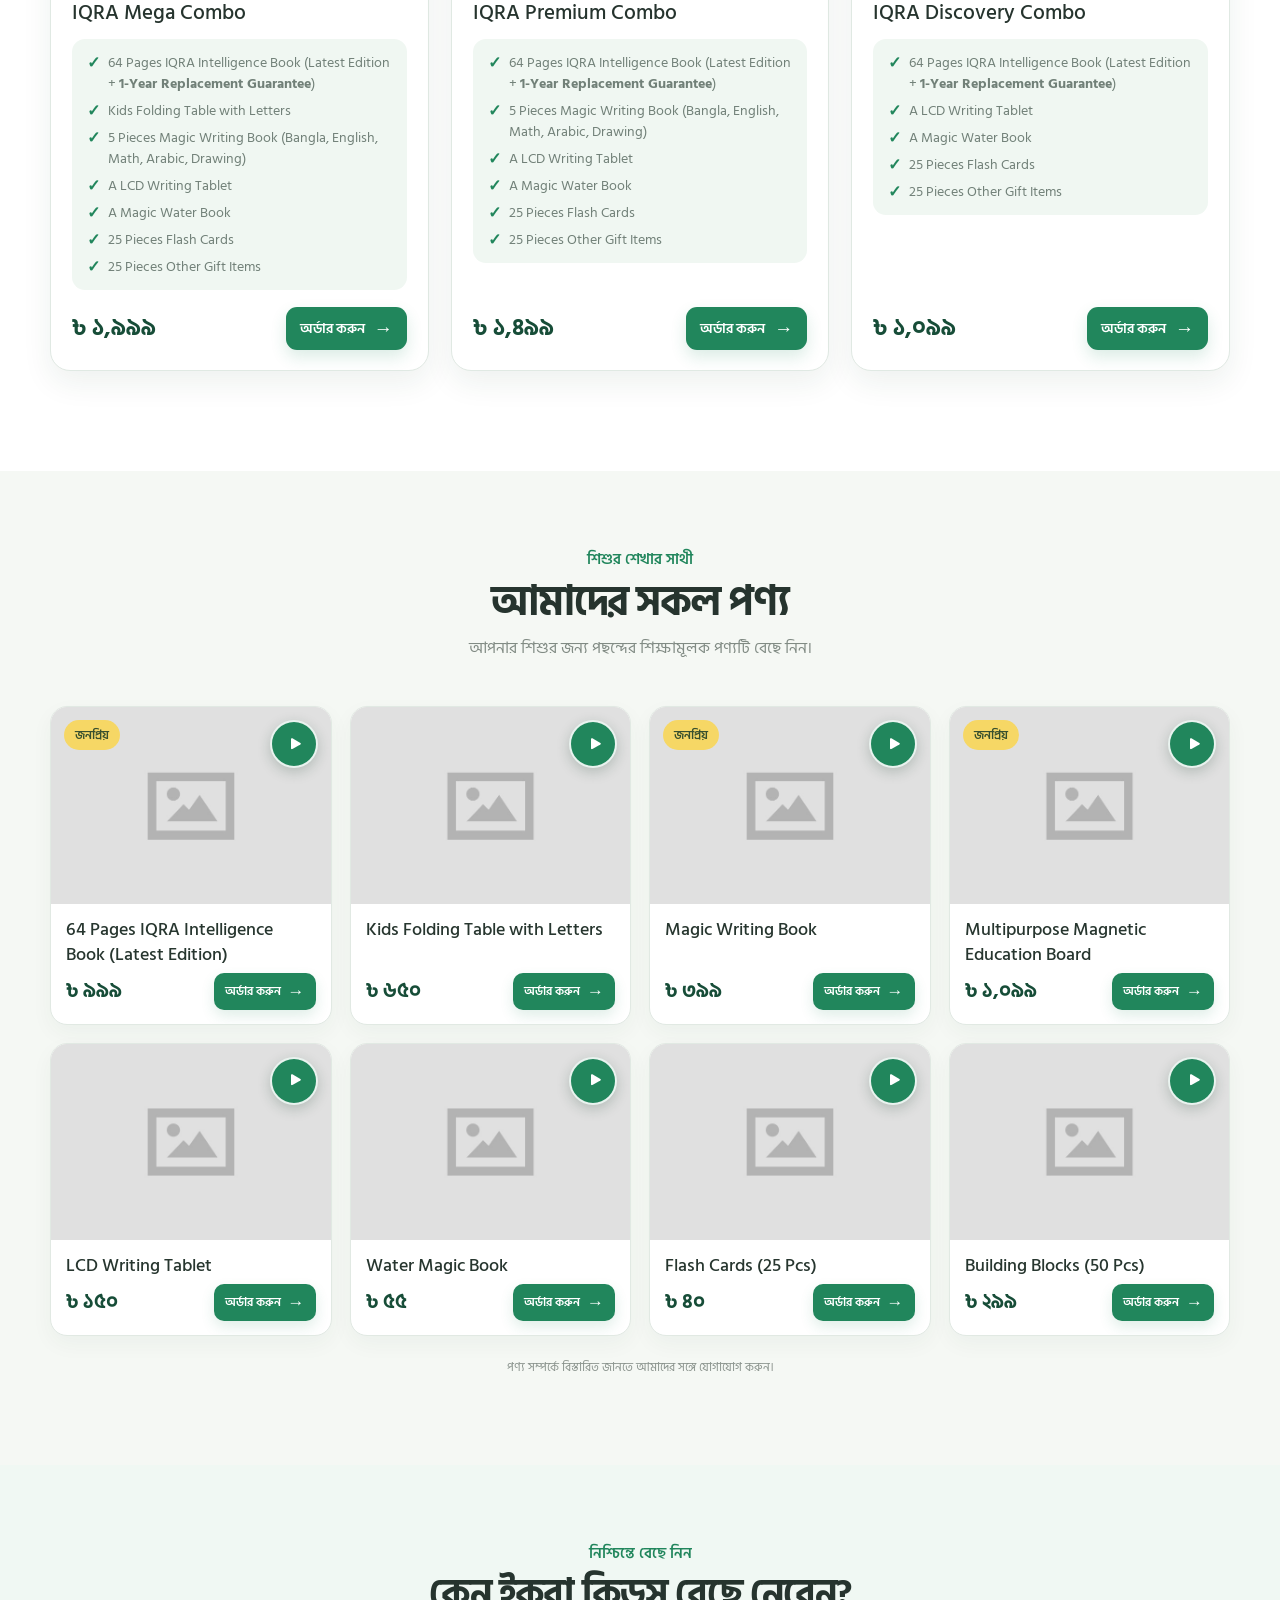
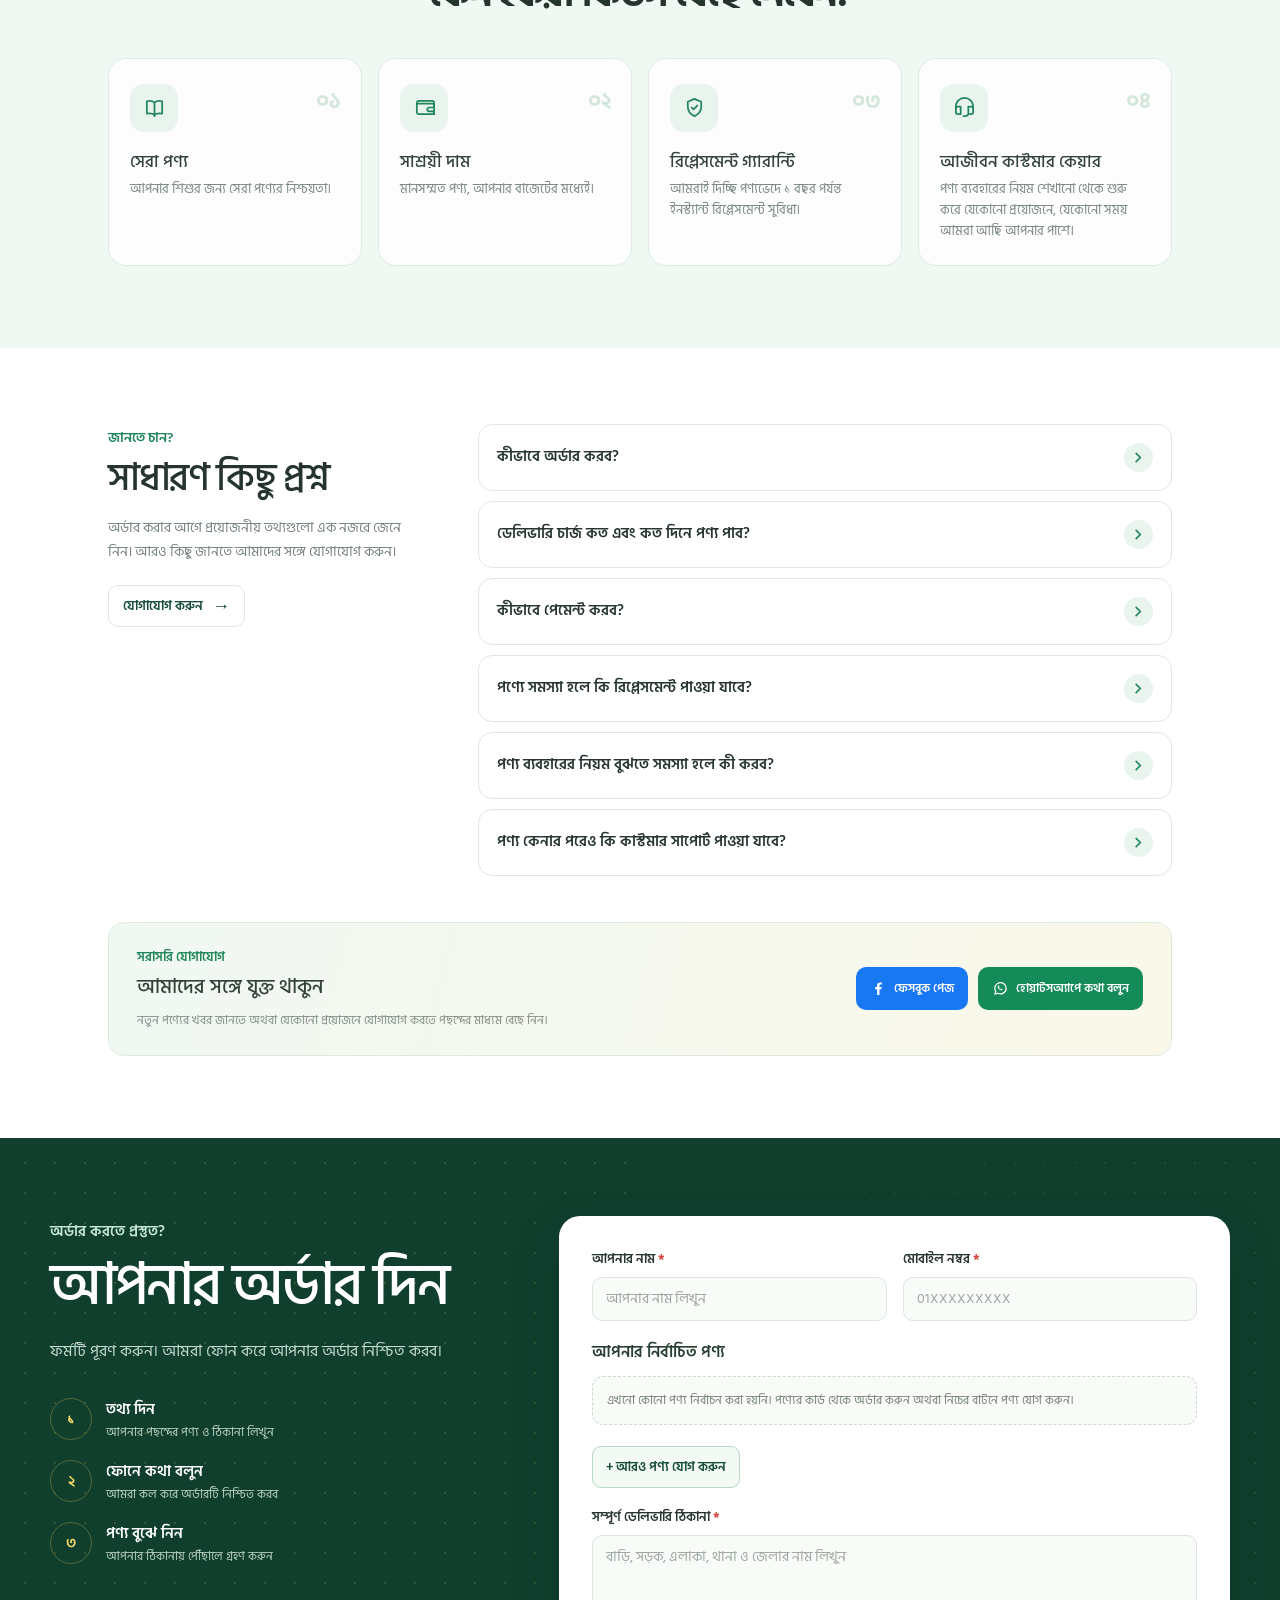
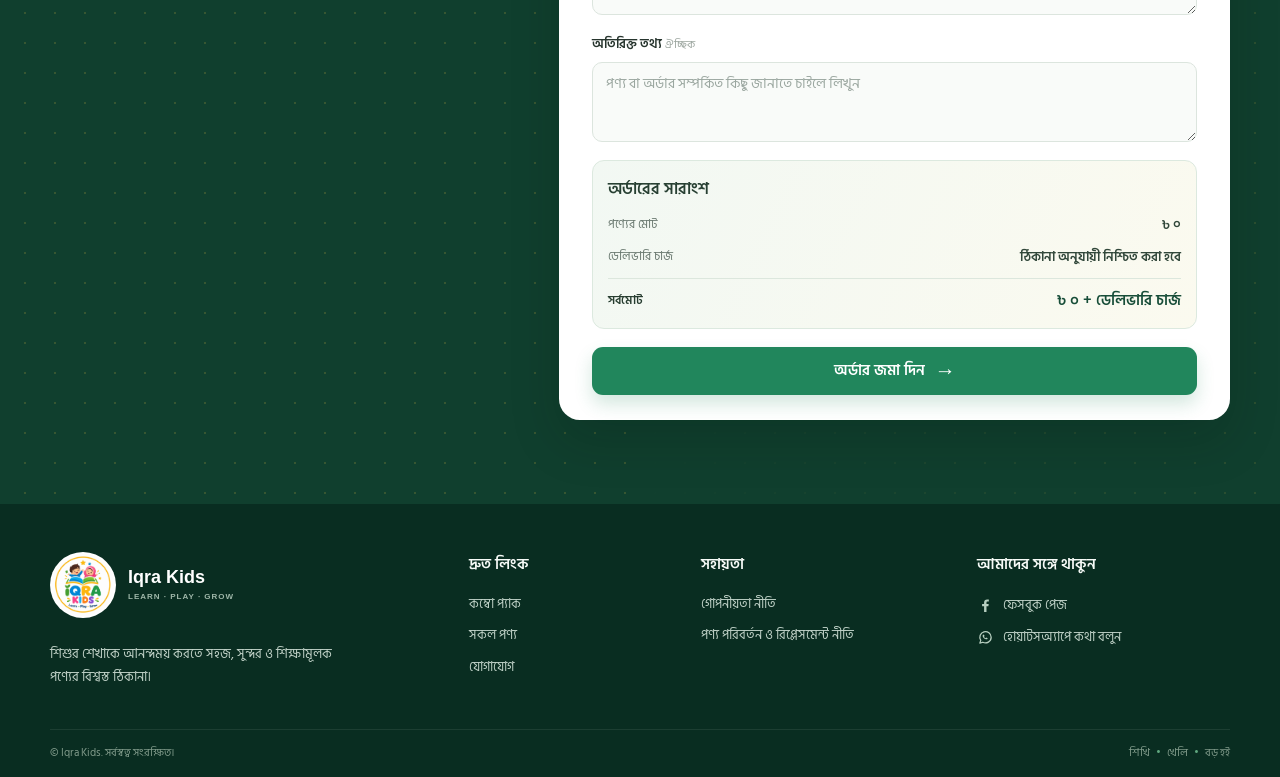
==== commit 402bb2d5: "parenting guides page added" ====
--- a/index.html
+++ b/index.html
@@ -27,6 +27,7 @@
           <a class="nav-link" href="#combo-pack">কম্বো প্যাক</a>
           <a class="nav-link" href="#products">সকল পণ্য</a>
           <a class="nav-link" href="#faq">সাধারণ জিজ্ঞাসা</a>
+          <a class="nav-link" href="parenting-guides/">প্যারেন্টিং গাইড</a>
         </div>
         <a class="call-button" href="tel:+8801723803822" aria-label="ফোন করুন ০১৭২৩৮০৩৮২২">
           <svg aria-hidden="true" viewBox="0 0 24 24" fill="none"><path d="M7.1 3.8 9.4 3.3c.6-.1 1.2.2 1.4.8l1.1 2.7c.2.5.1 1-.3 1.4l-1.5 1.3a14.4 14.4 0 0 0 4.5 4.5l1.3-1.5c.4-.4.9-.5 1.4-.3l2.7 1.1c.6.2.9.8.8 1.4l-.5 2.3c-.1.6-.7 1-1.3 1C10.4 18 6 13.6 6 8.1c0-.6.4-1.2 1.1-1.3Z" stroke="currentColor" stroke-width="1.8" stroke-linecap="round" stroke-linejoin="round"/></svg>
@@ -68,6 +69,25 @@
           <span>নিচে আরও দেখুন</span>
           <svg aria-hidden="true" viewBox="0 0 24 24" fill="none"><path d="M12 4v15m-6-6 6 6 6-6" stroke="currentColor" stroke-width="1.8" stroke-linecap="round" stroke-linejoin="round"/></svg>
         </a>
+      </div>
+    </section>
+
+    <section class="journal-section home-journal" aria-labelledby="home-journal-title">
+      <div class="journal-container">
+        <header class="journal-section__heading">
+          <p class="journal-eyebrow">প্যারেন্টিং গাইড</p>
+          <h2 id="home-journal-title">সর্বশেষ আর্টিকেল</h2>
+        </header>
+        <article class="journal-feature-card home-journal__card">
+          <div class="journal-feature-card__body">
+            <p class="journal-article-meta"><time datetime="2026-10-17">১৭ অক্টোবর, ২০২৬</time><span aria-hidden="true">·</span><span>শিশুর বিকাশ</span></p>
+            <h3><a href="parenting-guides/play-through-learning/">খেলতে খেলতে শেখা: শিশুর বিকাশে খেলার গুরুত্ব এবং বাবা-মায়ের করণীয়</a></h3>
+            <p><span class="home-journal__excerpt--desktop">শিশুরা কি শুধু বই পড়েই শেখে? মোটেও না। শিশুরা খেলার মাধ্যমে চারপাশের পৃথিবীকে চিনতে শেখে, নতুন শব্দ আয়ত্ত করে, সমস্যা সমাধানের চেষ্টা করে এবং নিজের অনুভূতি প্রকাশ করতে শেখে। তাই শিশুর খেলাধুলা শুধু সময় কাটানোর মাধ্যম নয়; এটি তার শেখা ও বেড়ে ওঠার একটি গুরুত্বপূর্ণ অংশ। একজন অভিভাবক হিসেবে আপনার…</span><span class="home-journal__excerpt--mobile">শিশুরা কি শুধু বই পড়েই শেখে? মোটেও না। শিশুরা খেলার মাধ্যমে চারপাশের পৃথিবীকে চিনতে শেখে, নতুন শব্দ আয়ত্ত করে, সমস্যা সমাধানের চেষ্টা করে এবং নিজের অনুভূতি প্রকাশ করতে শেখে। তাই…</span> <a class="journal-read-link home-journal__inline-read" href="parenting-guides/play-through-learning/">আরও পড়ুন <span aria-hidden="true">→</span></a></p>
+          </div>
+        </article>
+        <div class="home-journal__all">
+          <a href="parenting-guides/">সব আর্টিকেল দেখুন <span aria-hidden="true">→</span></a>
+        </div>
       </div>
     </section>
 
--- a/styles.css
+++ b/styles.css
@@ -699,6 +699,218 @@
 .policy-promise > span { display: block; color: #758279; font-size: 13px; line-height: 1.65; }
 .policy-promise > strong { margin-top: 13px; display: block; color: var(--green-dark); font-size: 14px; font-weight: 600; }
 
+/* Parenting guides and editorial article pages */
+.journal-container { width: min(1050px, calc(100% - 48px)); margin-inline: auto; }
+.journal-hero { position: relative; overflow: hidden; padding: 78px 24px 86px; background: linear-gradient(112deg, #fbf8e8 0%, #fffbe5 55%, #f1f7ed 100%); isolation: isolate; }
+.journal-hero::before, .journal-hero::after { position: absolute; z-index: -1; width: 300px; aspect-ratio: 1; border: 1px solid rgba(112,170,132,.2); border-radius: 50%; content: ''; }
+.journal-hero::before { top: -190px; right: 11%; }
+.journal-hero::after { bottom: -230px; left: -110px; }
+.journal-hero__inner { width: min(860px, 100%); margin-inline: auto; text-align: center; }
+.journal-eyebrow { margin: 0 0 8px; color: var(--green); font-size: 14px; font-weight: 600; }
+.journal-hero h1 { margin: 0; color: #26342e; font-size: clamp(36px, 5vw, 57px); font-weight: 700; letter-spacing: -.035em; line-height: 1.3; }
+.journal-hero h1 span { color: var(--green); }
+.journal-hero__description { max-width: 600px; margin: 14px auto 21px; color: #738078; font-size: 17px; line-height: 1.8; }
+.journal-hero__link { min-height: 43px; padding: 0 15px; display: inline-flex; align-items: center; gap: 10px; border: 1px solid #dce9dd; border-radius: 10px; color: var(--green-dark); background: rgba(255,255,255,.8); font-size: 13px; font-weight: 600; text-decoration: none; }
+.journal-hero__link span { color: var(--green); font: 17px/1 Arial, sans-serif; }
+.journal-section { padding: 68px 0 76px; }
+.journal-featured { background: #fff; }
+.journal-section__heading { margin: 0 auto 28px; text-align: center; }
+.journal-section__heading--left { margin-inline: 0; text-align: left; }
+.journal-section__heading .journal-eyebrow { margin-bottom: 4px; }
+.journal-section__heading h2 { margin: 0; color: #26342e; font-size: clamp(28px, 3.2vw, 38px); font-weight: 700; line-height: 1.35; }
+.journal-section__heading > p:last-child:not(.journal-eyebrow) { margin: 7px 0 0; color: #7b8780; font-size: 14px; line-height: 1.65; }
+.journal-feature-card { overflow: hidden; display: grid; grid-template-columns: minmax(0, .95fr) minmax(0, 1.05fr); border: 1px solid #e1eae3; border-radius: 22px; background: #fff; box-shadow: 0 14px 38px rgba(29,67,46,.075); }
+.journal-feature-card__image { position: relative; min-height: 340px; overflow: hidden; display: block; background: #f4f6f1; }
+.journal-feature-card__image img, .journal-latest-card__image img { width: 100%; height: 100%; display: block; object-fit: cover; transition: transform .35s ease; }
+.journal-feature-card__image:hover img, .journal-latest-card__image:hover img { transform: scale(1.035); }
+.journal-feature-card__image > span { position: absolute; top: 18px; left: 18px; padding: 7px 12px; border: 1px solid rgba(255,255,255,.25); border-radius: 999px; color: #fff; background: var(--green); box-shadow: 0 5px 16px rgba(20,73,49,.18); font-size: 12px; font-weight: 600; }
+.journal-feature-card__body { padding: clamp(25px, 4vw, 46px); display: flex; flex-direction: column; align-items: flex-start; justify-content: center; }
+.journal-article-meta { margin: 0; display: flex; flex-wrap: wrap; align-items: center; gap: 8px; color: #89948c; font-size: 12px; line-height: 1.5; }
+.journal-feature-card h3 { margin: 13px 0 10px; color: #293a30; font-size: clamp(23px, 2.5vw, 31px); font-weight: 600; line-height: 1.45; }
+.journal-feature-card h3 a, .journal-latest-card h3 a { color: inherit; text-decoration: none; transition: color .2s ease; }
+.journal-feature-card h3 a:hover, .journal-latest-card h3 a:hover { color: var(--green); }
+.journal-feature-card__body > p:not(.journal-article-meta) { margin: 0; color: #6f7c73; font-size: 14px; line-height: 1.85; }
+.journal-feature-card--featured { position: relative; max-width: 900px; margin-inline: auto; grid-template-columns: 1fr; border-color: #d8e7d9; border-radius: 22px; background: linear-gradient(115deg, #fff 0%, #fbfdf9 62%, #f8f6e9 100%); box-shadow: 0 18px 46px rgba(29,67,46,.1), 0 2px 8px rgba(183,145,46,.06); }
+.journal-feature-card--featured::before { position: absolute; top: 0; bottom: 0; left: 0; width: 4px; border-radius: 22px 0 0 22px; background: linear-gradient(180deg, #e8bd51, #23895e 56%, #a4c9a6); content: ''; }
+.journal-feature-card--featured .journal-feature-card__body { padding: clamp(24px, 4vw, 40px) clamp(25px, 5vw, 48px); }
+.journal-featured-badge { margin-bottom: 12px; padding: 6px 11px; display: inline-flex; align-items: center; gap: 7px; border: 1px solid #eadba8; border-radius: 999px; color: #715c24; background: #fbf6e5; font-size: 11px; font-weight: 600; }
+.journal-featured-badge span { color: #bf9632; font-size: 14px; }
+.journal-feature-card--featured .journal-article-meta { color: #7e8b81; }
+.journal-feature-card--featured h3 { max-width: 760px; margin-top: 8px; font-size: clamp(22px, 2.6vw, 32px); line-height: 1.5; }
+.journal-feature-card--featured .journal-feature-card__body > p:not(.journal-article-meta) { margin-top: 10px; color: #66756b; font-size: 14px; line-height: 1.9; }
+.journal-feature-card--featured .home-journal__inline-read { margin: 0; display: inline-flex; font-size: 13px; vertical-align: baseline; }
+.journal-read-link { margin-top: 18px; display: inline-flex; align-items: center; gap: 9px; color: var(--green); font-size: 13px; font-weight: 600; text-decoration: none; }
+.journal-read-link span { font: 18px/1 Arial, sans-serif; transition: transform .18s ease; }
+.journal-read-link:hover span { transform: translateX(3px); }
+.journal-latest { background: #f5f8f4; }
+.journal-latest .journal-container { max-width: 1050px; }
+.journal-latest-grid { display: grid; grid-template-columns: repeat(3, minmax(0, 1fr)); gap: 20px; }
+.journal-latest-grid--single .journal-latest-card { display: block; }
+.journal-latest-card { min-width: 0; overflow: hidden; border: 1px solid #e1e9e3; border-radius: 16px; background: #fff; box-shadow: 0 8px 24px rgba(29,67,46,.05); }
+.journal-latest-card__image { height: 205px; overflow: hidden; display: block; background: #f3f5f1; }
+.journal-latest-card__image img { object-fit: cover; }
+.journal-latest-card__body { padding: 17px 18px 19px; }
+.journal-latest-card h3 { margin: 9px 0 0; color: #2a3b31; font-size: 18px; font-weight: 600; line-height: 1.5; }
+.journal-latest-card .journal-read-link { margin-top: 12px; }
+.journal-latest-card__excerpt { margin: 8px 0 0; color: #6f7c73; font-size: 12px; line-height: 1.75; }
+.journal-latest-card__excerpt .home-journal__inline-read { margin: 0; display: inline-flex; font-size: 11px; vertical-align: baseline; }
+.article-hero { padding: 35px 24px 43px; background: linear-gradient(110deg, #fbf8e8 0%, #fffbe5 54%, #f3f7eb 100%); }
+.article-hero__inner { width: min(850px, 100%); margin-inline: auto; }
+.article-breadcrumb { margin-bottom: 27px; display: flex; flex-wrap: wrap; align-items: center; gap: 9px; color: #89948c; font-size: 12px; }
+.article-breadcrumb a { color: var(--green); text-decoration: none; }
+.article-breadcrumb a:hover { text-decoration: underline; text-underline-offset: 3px; }
+.article-hero h1 { max-width: 820px; margin: 0; color: #26342e; font-size: clamp(32px, 4.1vw, 49px); font-weight: 700; letter-spacing: -.03em; line-height: 1.35; }
+.article-hero__lead { max-width: 730px; margin: 13px 0 16px; color: #68766d; font-size: 16px; line-height: 1.8; }
+.article-hero .journal-article-meta { color: #748177; }
+.article-layout { width: min(1120px, calc(100% - 48px)); margin: 0 auto; padding: 54px 0 72px; display: grid; grid-template-columns: minmax(205px, .58fr) minmax(0, 1.6fr); align-items: start; gap: 35px; }
+.article-sidebar { position: sticky; top: 112px; display: grid; gap: 14px; }
+.article-toc { padding: 18px 19px; border: 1px solid #e0e9e2; border-radius: 15px; background: #f8fbf8; }
+.article-toc h2 { margin: 0 0 9px; color: #304236; font-size: 15px; font-weight: 600; }
+.article-toc a { padding: 8px 0; display: block; border-top: 1px solid #e7eee8; color: #68766d; font-size: 12px; line-height: 1.5; text-decoration: none; transition: color .18s ease; }
+.article-toc a:hover { color: var(--green); }
+.article-sidebar__note { padding: 17px; border-radius: 15px; color: #eaf4ed; background: #123f2e; }
+.article-sidebar__note span { display: block; color: #a9d5ba; font-size: 11px; font-weight: 600; }
+.article-sidebar__note strong { display: block; margin-top: 3px; color: #fff; font-size: 18px; font-weight: 600; }
+.article-sidebar__note p { margin: 5px 0 0; color: #c4d8cb; font-size: 11px; line-height: 1.6; }
+.article-content { min-width: 0; padding: clamp(20px, 4vw, 43px); border: 1px solid #e5ece6; border-radius: 20px; background: #fff; box-shadow: 0 10px 32px rgba(31,68,46,.045); }
+.article-cover { margin: 0 0 26px; }
+.article-cover img { width: 100%; max-height: 390px; display: block; border-radius: 14px; object-fit: cover; background: #f3f5f1; }
+.article-cover figcaption { margin-top: 7px; color: #8a958d; font-size: 11px; text-align: center; }
+.article-content > p { margin: 0 0 16px; color: #58685e; font-size: 15px; line-height: 1.95; }
+.article-content__intro { color: #394b3f !important; font-size: 16px !important; }
+.article-section { padding-top: 21px; scroll-margin-top: 108px; }
+.article-section h2 { margin: 0 0 12px; color: #2a3b31; font-size: 24px; font-weight: 600; line-height: 1.5; }
+.article-section h3 { margin: 19px 0 6px; color: #355142; font-size: 18px; font-weight: 600; line-height: 1.5; }
+.article-section p, .article-section li { color: #5f6f65; font-size: 14px; line-height: 1.9; }
+.article-section p { margin: 0 0 13px; }
+.article-section ul, .article-section ol { margin: 0 0 16px; padding-left: 23px; display: grid; gap: 7px; }
+.article-section li::marker { color: var(--green); }
+.article-section li strong { color: #415449; font-weight: 600; }
+.article-tip { margin: 13px 0 18px !important; padding: 12px 14px; border-left: 3px solid #79b48d; border-radius: 0 10px 10px 0; color: #5a6b60 !important; background: #f2f8f3; font-size: 13px !important; }
+.article-tip strong { color: var(--green-dark); }
+.article-belief { margin-top: 18px !important; padding: 15px; border: 1px solid #deebe0; border-radius: 12px; color: #405248 !important; background: linear-gradient(110deg, #f0f8f2, #fbf9eb); }
+.article-reader-question { margin-top: 24px; padding: 19px; border: 1px solid #e0e9e2; border-radius: 14px; background: #f8fbf8; }
+.article-reader-question h2 { margin: 0 0 7px; color: #324638; font-size: 17px; font-weight: 600; }
+.article-reader-question p { margin: 0; color: #69786e; font-size: 13px; line-height: 1.8; }
+.article-author { margin-top: 25px; padding-top: 20px; display: flex; align-items: center; gap: 13px; border-top: 1px solid #e7eee8; }
+.article-author img { width: 54px; height: 54px; flex: 0 0 54px; border: 1px solid #f1bd36; border-radius: 50%; object-fit: cover; }
+.article-author div { display: grid; gap: 1px; }
+.article-author span { color: #849087; font-size: 11px; }
+.article-author strong { color: #314538; font-size: 14px; font-weight: 600; }
+.article-author small { color: #879289; font-size: 11px; }
+.related-articles { padding: 2px 0 76px; background: #fff; }
+.related-empty-card { padding: 19px 22px; display: grid; grid-template-columns: 46px minmax(0, 1fr) auto; align-items: center; gap: 14px; border: 1px solid #e0e9e2; border-radius: 15px; background: #f8fbf8; }
+.related-empty-card__icon { width: 44px; height: 44px; display: grid; place-items: center; border-radius: 13px; color: var(--green); background: #e9f5ed; font-size: 20px; }
+.related-empty-card h3 { margin: 0 0 3px; color: #34483b; font-size: 15px; font-weight: 600; }
+.related-empty-card p { margin: 0; color: #78857c; font-size: 12px; line-height: 1.6; }
+.related-empty-card .journal-read-link { margin: 0; white-space: nowrap; }
+.home-journal { background: #f5f8f4; }
+.home-journal.journal-section { padding: 42px 0 46px; }
+.home-journal .journal-container { max-width: 930px; }
+.home-journal .journal-section__heading { margin-bottom: 18px; }
+.home-journal__card { max-width: 900px; margin-inline: auto; grid-template-columns: 1fr; border-radius: 16px; }
+.home-journal__card .journal-feature-card__body { padding: 18px 24px; }
+.home-journal__card h3 { margin: 6px 0 0; font-size: clamp(17px, 1.7vw, 20px); line-height: 1.45; }
+.home-journal__card .journal-feature-card__body > p:not(.journal-article-meta) { margin: 7px 0 0; color: #6f7c73; font-size: 13px; line-height: 1.7; }
+.home-journal__excerpt--mobile { display: none; }
+.home-journal__card .home-journal__inline-read { margin: 0; display: inline-flex; font-size: 12px; vertical-align: baseline; }
+.home-journal__all { margin-top: 15px; display: flex; justify-content: center; }
+.home-journal__all a { min-height: 45px; padding: 0 17px; display: inline-flex; align-items: center; justify-content: center; gap: 10px; border: 1px solid var(--green); border-radius: 10px; color: #fff; background: var(--green); box-shadow: 0 7px 18px rgba(28,132,87,.16); font-size: 13px; font-weight: 600; text-decoration: none; transition: background .18s ease, transform .18s ease, box-shadow .18s ease; }
+.home-journal__all a:hover { background: var(--green-dark); box-shadow: 0 9px 22px rgba(28,132,87,.22); transform: translateY(-1px); }
+.home-journal__all a span { font: 17px/1 Arial, sans-serif; }
+
+@media (max-width: 940px) and (min-width: 681px) {
+  .navbar { position: relative; min-height: 78px; }
+  .menu-toggle { width: 44px; height: 44px; padding: 11px; display: grid; align-content: center; gap: 5px; border: 1px solid var(--line); border-radius: 12px; color: var(--green-dark); background: #fff; cursor: pointer; }
+  .menu-toggle span { display: block; height: 2px; border-radius: 2px; background: currentColor; transition: transform .2s ease, opacity .2s ease; }
+  .menu-toggle[aria-expanded="true"] span:first-child { transform: translateY(7px) rotate(45deg); }
+  .menu-toggle[aria-expanded="true"] span:nth-child(2) { opacity: 0; }
+  .menu-toggle[aria-expanded="true"] span:last-child { transform: translateY(-7px) rotate(-45deg); }
+  .nav-panel { position: absolute; top: calc(100% + 1px); right: 0; left: 0; padding: 12px 20px 20px; display: none; align-items: stretch; gap: 8px; border: 1px solid var(--line); border-top: 0; border-radius: 0 0 14px 14px; background: #fff; box-shadow: 0 16px 24px rgba(26,60,43,.08); }
+  .nav-panel.is-open { display: flex; flex-direction: column; }
+  .nav-links { align-items: stretch; flex-direction: column; gap: 0; }
+  .nav-link { min-height: 46px; }
+  .nav-link::after { right: auto; bottom: 4px; width: 46px; }
+  .call-button { align-self: flex-start; margin-top: 7px; }
+}
+
+@media (max-width: 760px) {
+  .journal-feature-card { grid-template-columns: 1fr; }
+  .journal-feature-card__image { min-height: 0; aspect-ratio: 1.7 / 1; }
+  .journal-latest-grid.journal-latest-grid--single { grid-template-columns: 1fr; }
+  .journal-feature-card--featured { grid-template-columns: 1fr; border-radius: 17px; }
+  .journal-feature-card--featured::before { border-radius: 17px 0 0 17px; }
+  .journal-feature-card--featured .journal-feature-card__body { padding: 22px 20px 23px 23px; }
+  .journal-latest-grid { grid-template-columns: repeat(2, minmax(0, 1fr)); }
+  .article-layout { grid-template-columns: 1fr; gap: 18px; }
+  .article-sidebar { position: static; }
+  .article-sidebar__note { display: none; }
+  .article-toc { padding: 15px; }
+  .article-toc > a { display: inline-block; width: calc(50% - 5px); padding: 8px 3px; vertical-align: top; }
+}
+
+@media (max-width: 520px) {
+  .home-journal.journal-section { padding: 34px 0 38px; }
+  .journal-container { width: calc(100% - 36px); }
+  .journal-hero { padding: 56px 18px 62px; }
+  .journal-hero h1 { font-size: clamp(32px, 9vw, 42px); }
+  .journal-hero__description { font-size: 14px; }
+  .journal-section { padding: 49px 0 56px; }
+  .journal-section__heading { margin-bottom: 21px; }
+  .journal-section__heading h2 { font-size: 28px; }
+  .journal-feature-card { border-radius: 16px; }
+  .journal-feature-card--featured { border-radius: 15px; }
+  .journal-feature-card--featured::before { width: 3px; border-radius: 15px 0 0 15px; }
+  .journal-feature-card--featured .journal-feature-card__body { padding: 18px 14px 19px 17px; }
+  .journal-feature-card--featured h3 { margin-top: 6px; font-size: 18px; }
+  .journal-feature-card--featured .journal-featured-badge { margin-bottom: 9px; }
+  .journal-feature-card--featured .journal-feature-card__body > p:not(.journal-article-meta) { font-size: 12px; line-height: 1.8; }
+  .home-journal__card { border-radius: 14px; }
+  .home-journal__card .journal-feature-card__body { padding: 11px 10px; }
+  .home-journal__card .journal-article-meta { gap: 5px; font-size: 9px; }
+  .home-journal__card h3 { margin-top: 5px; font-size: 13px; line-height: 1.4; }
+  .home-journal__excerpt--desktop { display: none; }
+  .home-journal__excerpt--mobile { display: inline; }
+  .home-journal__card .journal-feature-card__body > p:not(.journal-article-meta) { font-size: 12px; }
+  .home-journal__card .journal-read-link { margin-top: 5px; font-size: 10px; }
+  .journal-feature-card__body { padding: 20px 17px 22px; }
+  .journal-feature-card h3 { margin-top: 10px; font-size: 22px; }
+  .journal-feature-card__body > p:not(.journal-article-meta) { font-size: 13px; }
+  .journal-latest-grid { grid-template-columns: 1fr; gap: 13px; }
+  .journal-latest-card { display: grid; grid-template-columns: 105px minmax(0, 1fr); }
+  .journal-latest-card__image { height: 100%; min-height: 140px; }
+  .journal-latest-card__body { padding: 12px; }
+  .journal-latest-card h3 { font-size: 14px; }
+  .journal-latest-card .journal-article-meta { gap: 5px; font-size: 10px; }
+  .journal-latest-card .journal-read-link { margin-top: 8px; font-size: 11px; }
+  .journal-latest-card__excerpt .home-journal__inline-read { margin: 0; font-size: 10px; }
+  .article-hero { padding: 24px 18px 30px; }
+  .article-breadcrumb { margin-bottom: 19px; font-size: 11px; }
+  .article-hero h1 { font-size: clamp(29px, 8.5vw, 38px); }
+  .article-hero__lead { font-size: 14px; }
+  .article-layout { width: calc(100% - 30px); padding: 30px 0 48px; gap: 14px; }
+  .article-toc { padding: 13px; }
+  .article-toc a { font-size: 11px; }
+  .article-content { padding: 17px 14px; border-radius: 16px; }
+  .article-cover { margin-bottom: 19px; }
+  .article-cover img { border-radius: 11px; }
+  .article-content > p { font-size: 13px; line-height: 1.85; }
+  .article-content__intro { font-size: 14px !important; }
+  .article-section { padding-top: 16px; scroll-margin-top: 90px; }
+  .article-section h2 { font-size: 20px; }
+  .article-section h3 { margin-top: 15px; font-size: 16px; }
+  .article-section p, .article-section li { font-size: 12px; line-height: 1.8; }
+  .article-section ul, .article-section ol { padding-left: 19px; }
+  .article-tip { padding: 10px 11px; font-size: 12px !important; }
+  .article-reader-question { padding: 15px; }
+  .article-reader-question h2 { font-size: 15px; }
+  .article-reader-question p { font-size: 12px; }
+  .related-articles { padding-bottom: 52px; }
+  .related-empty-card { grid-template-columns: 38px minmax(0, 1fr); padding: 14px; gap: 10px; }
+  .related-empty-card__icon { width: 37px; height: 37px; }
+  .related-empty-card .journal-read-link { grid-column: 2; }
+}
+
 @media (max-width: 900px) {
   .policy-hero__inner { gap: 34px; }
   .policy-layout { grid-template-columns: minmax(190px, .7fr) minmax(0, 1.3fr); gap: 22px; }
